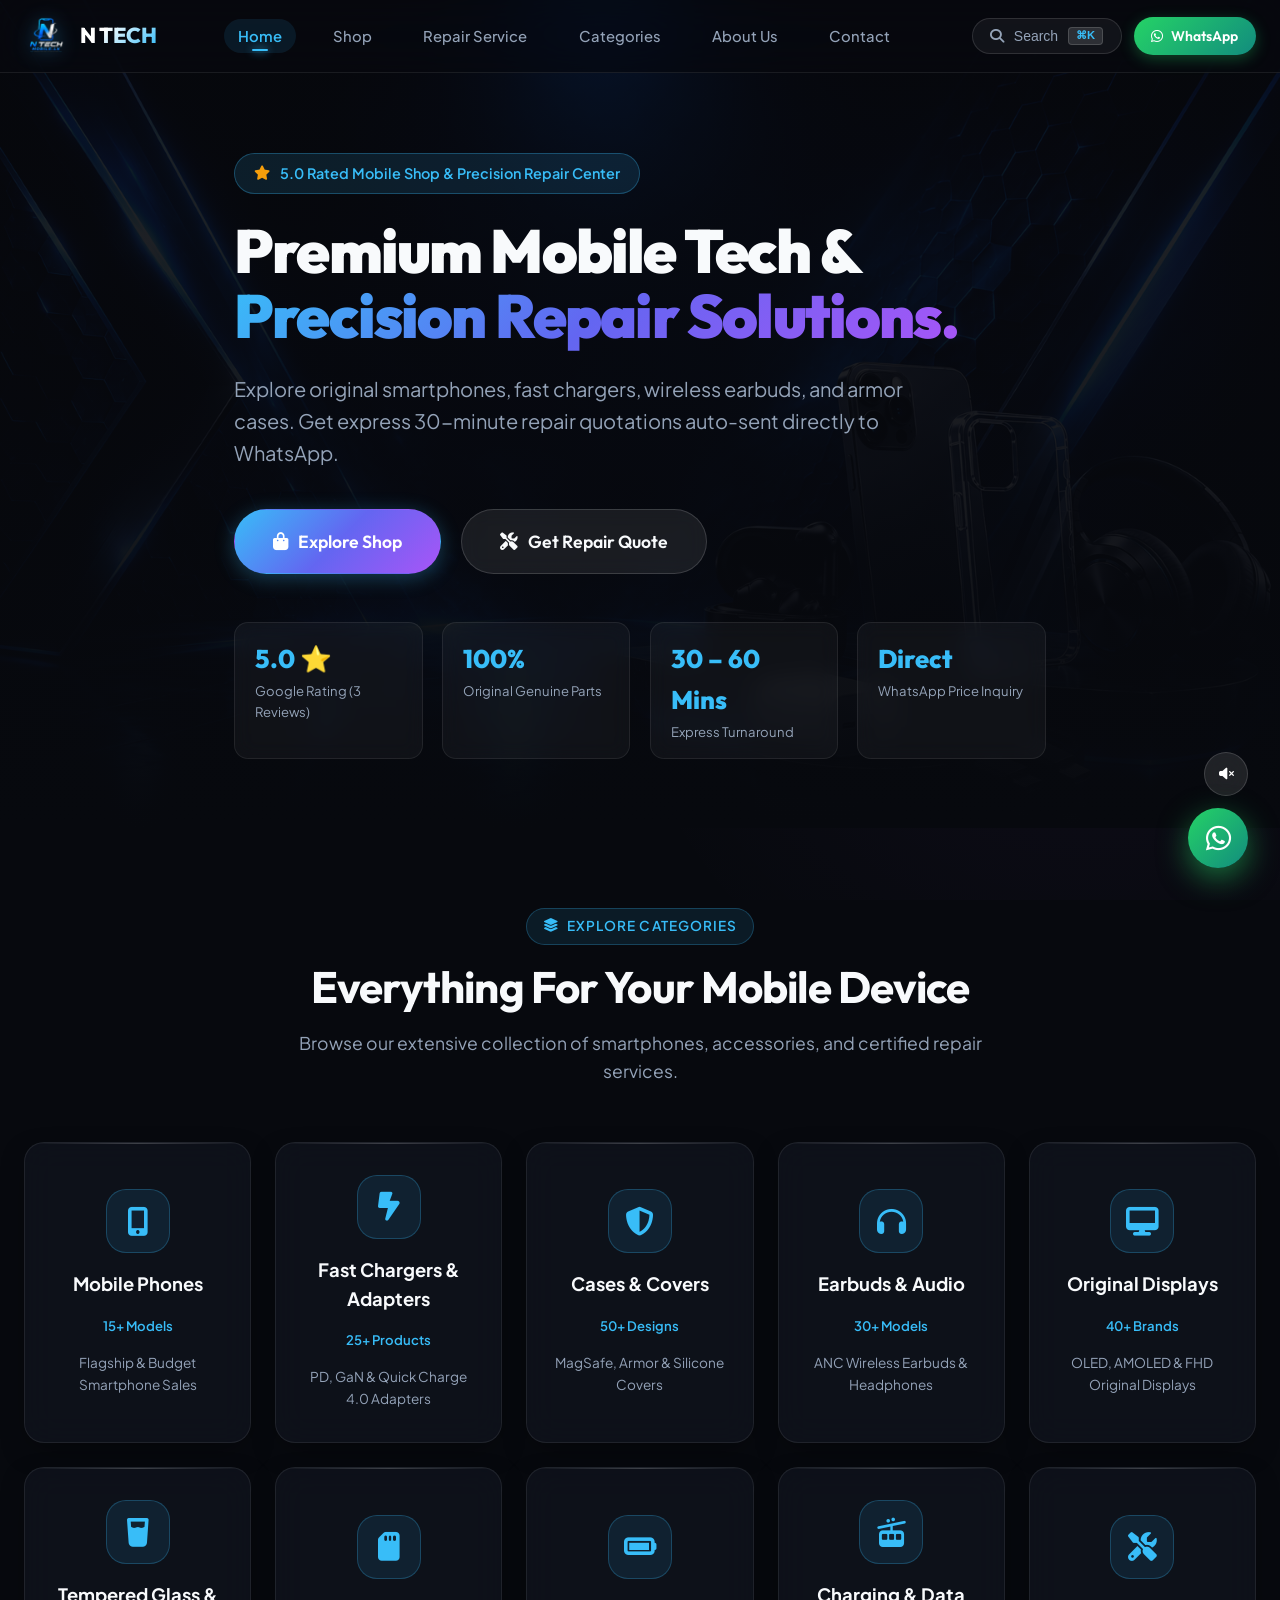
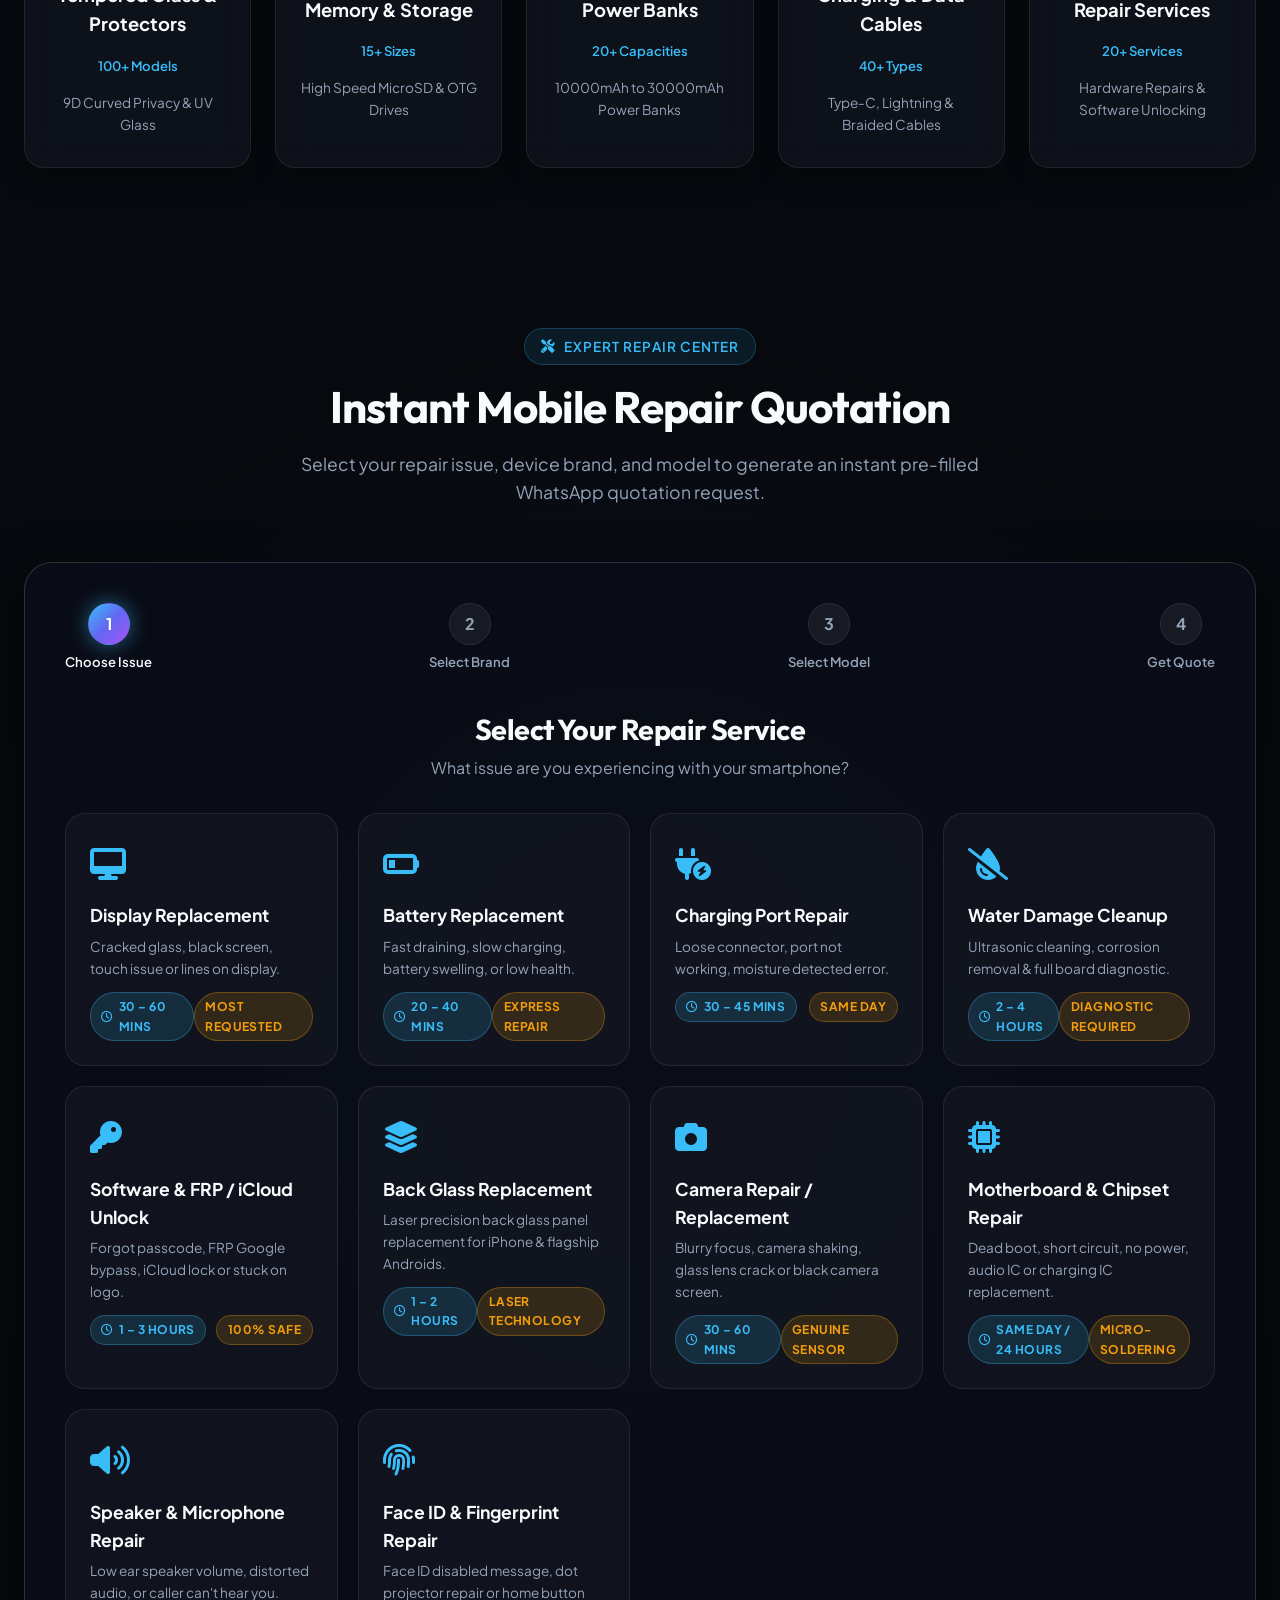
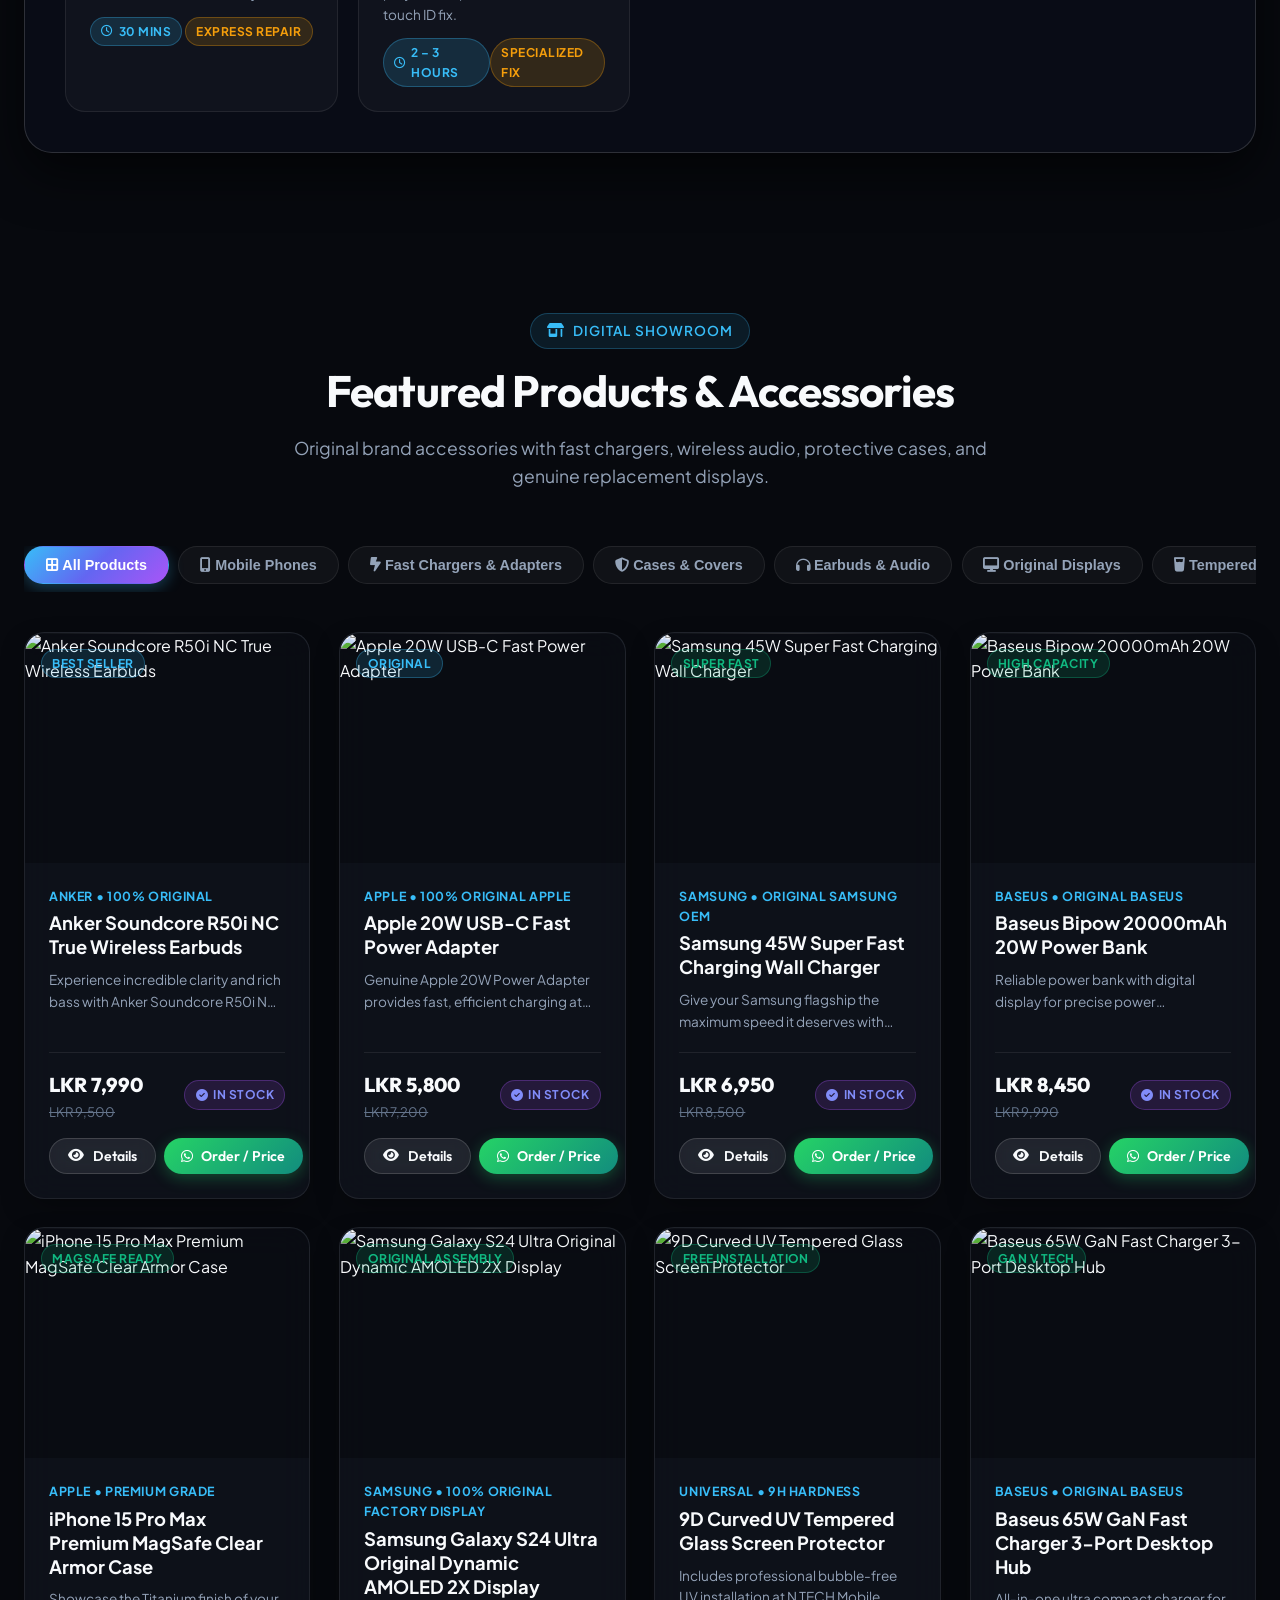
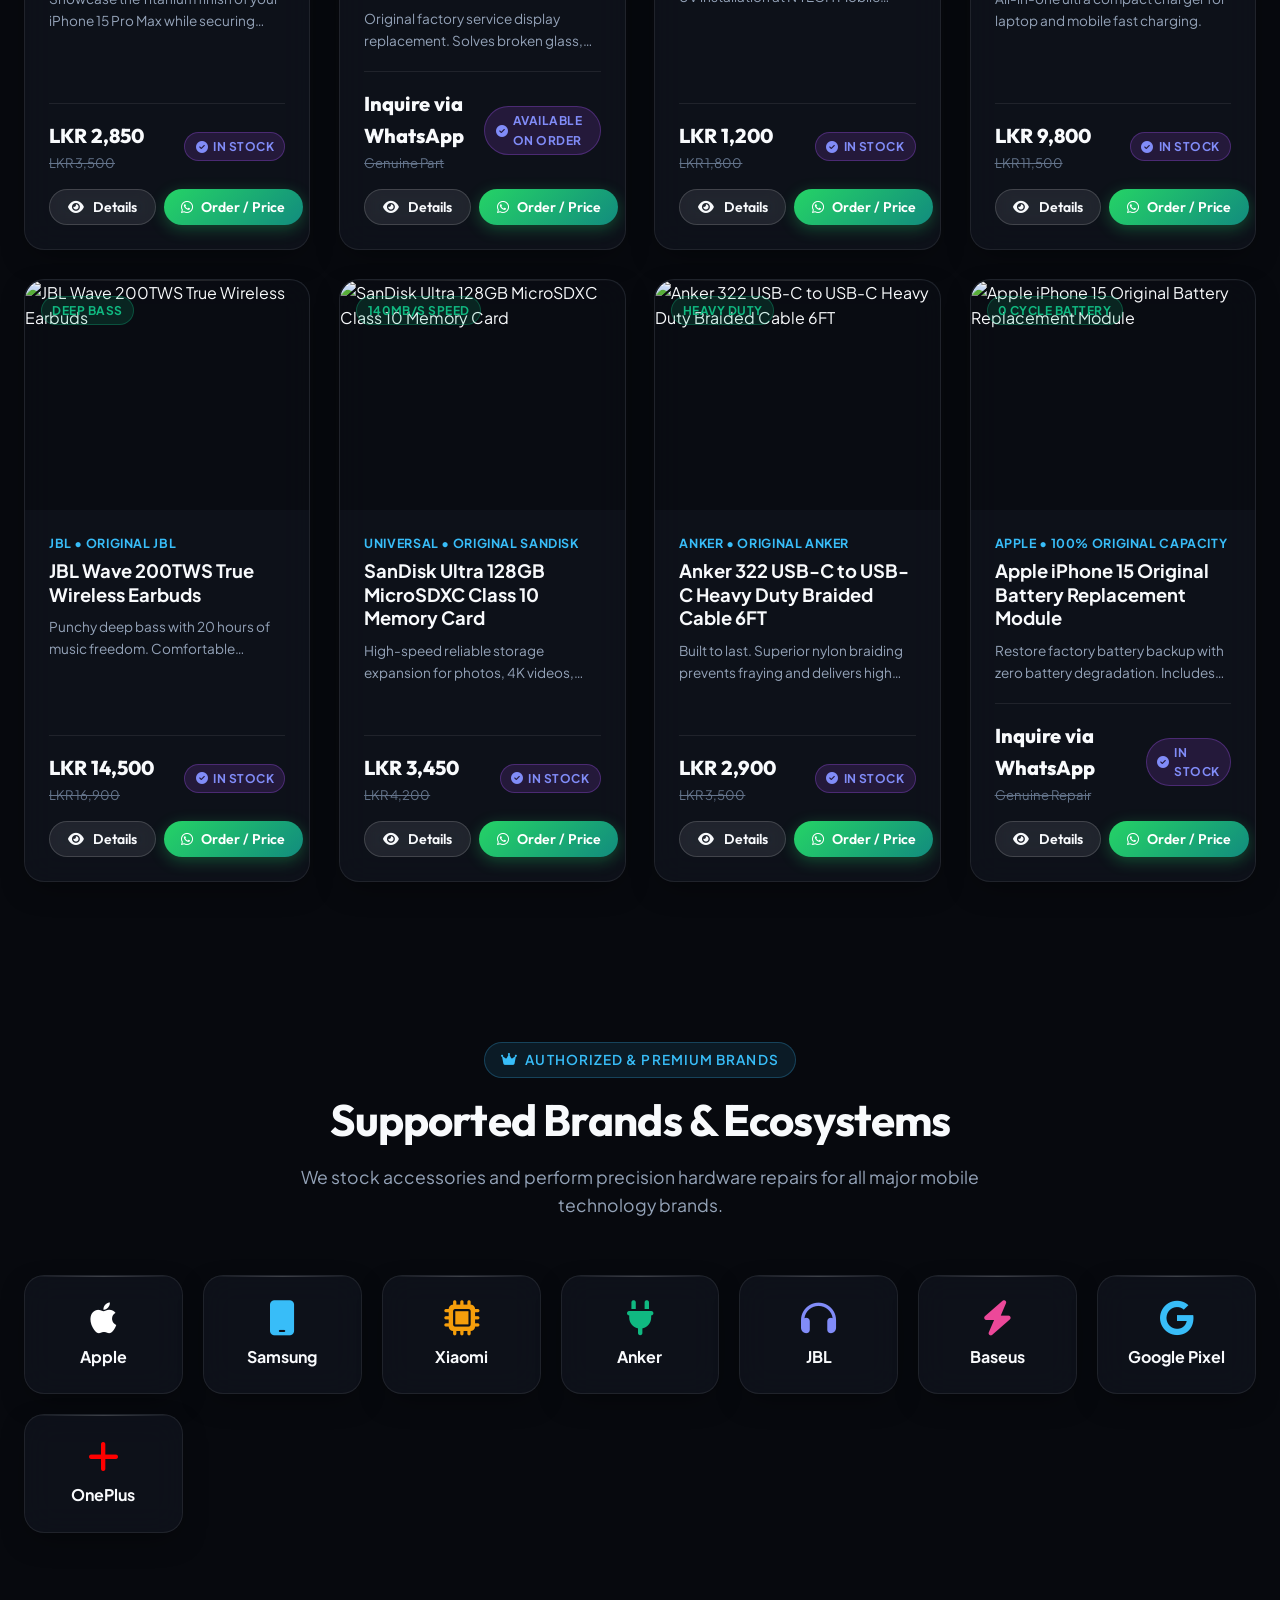
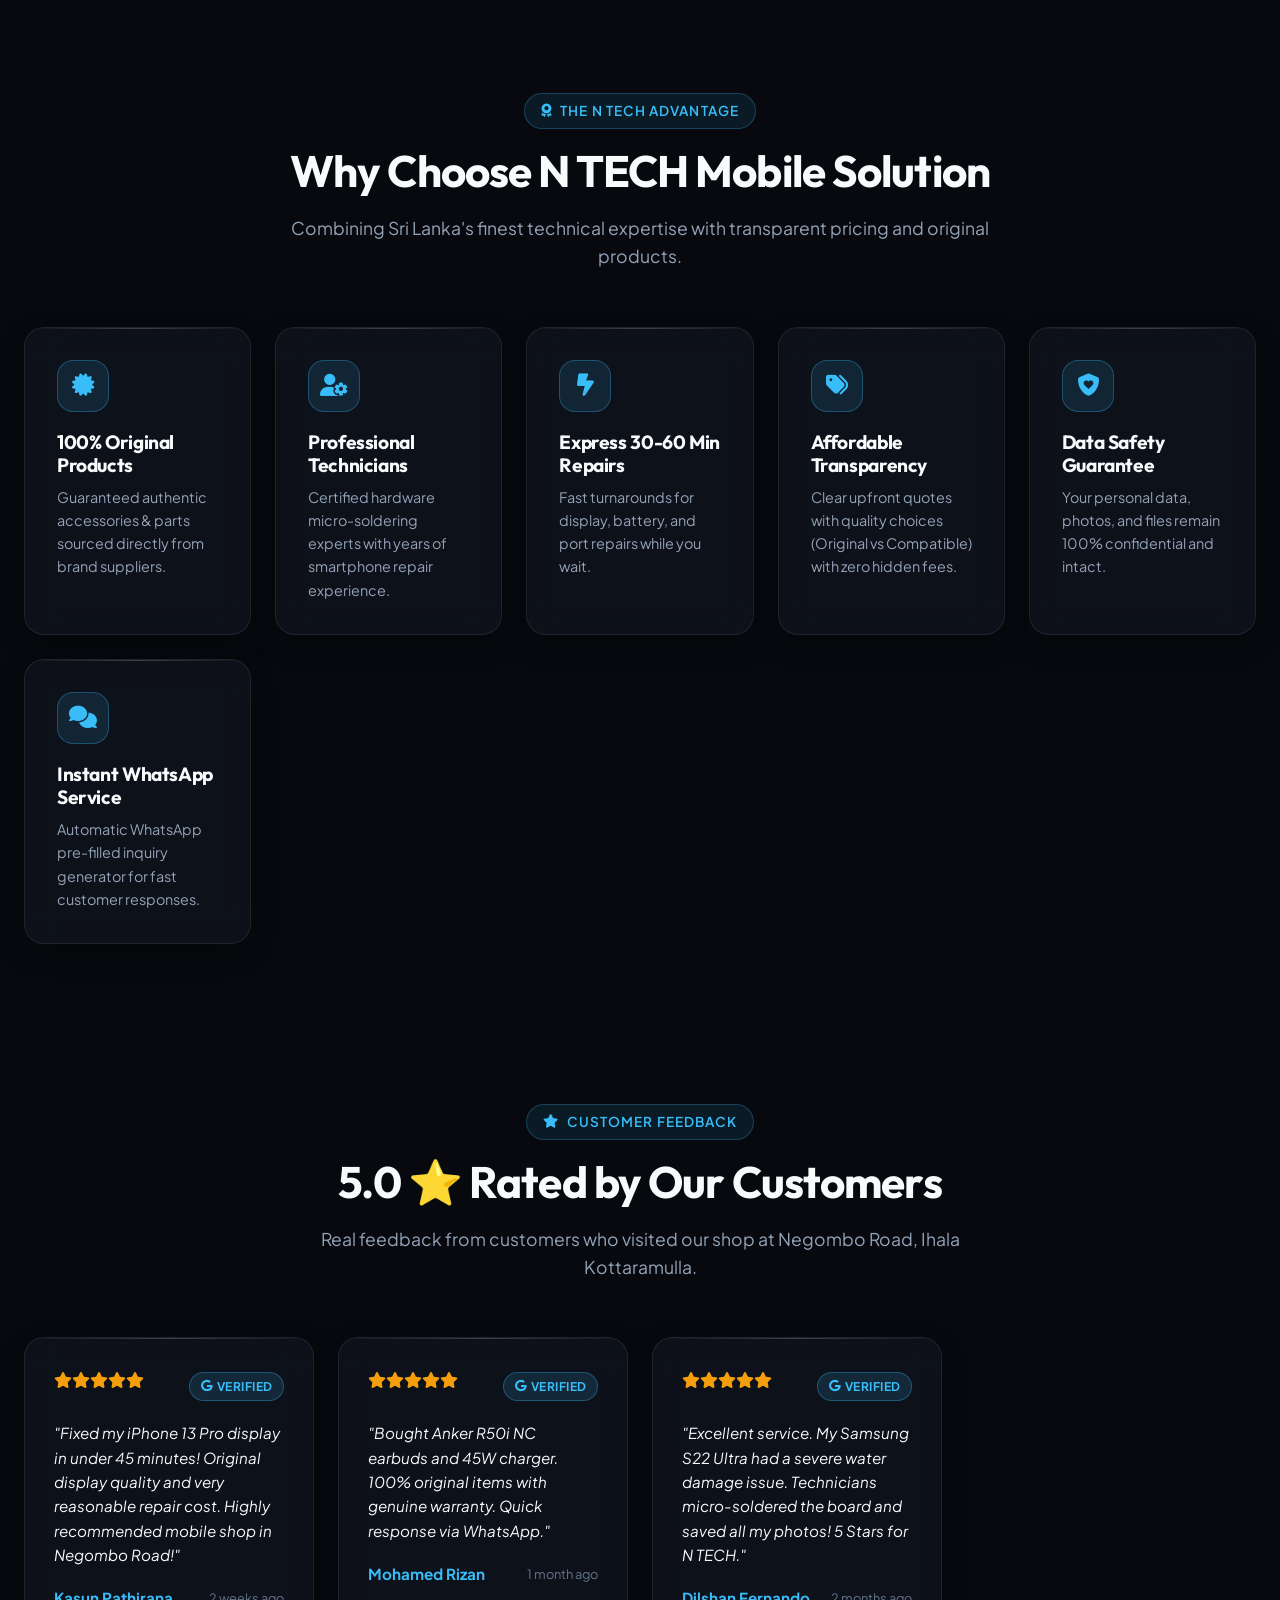
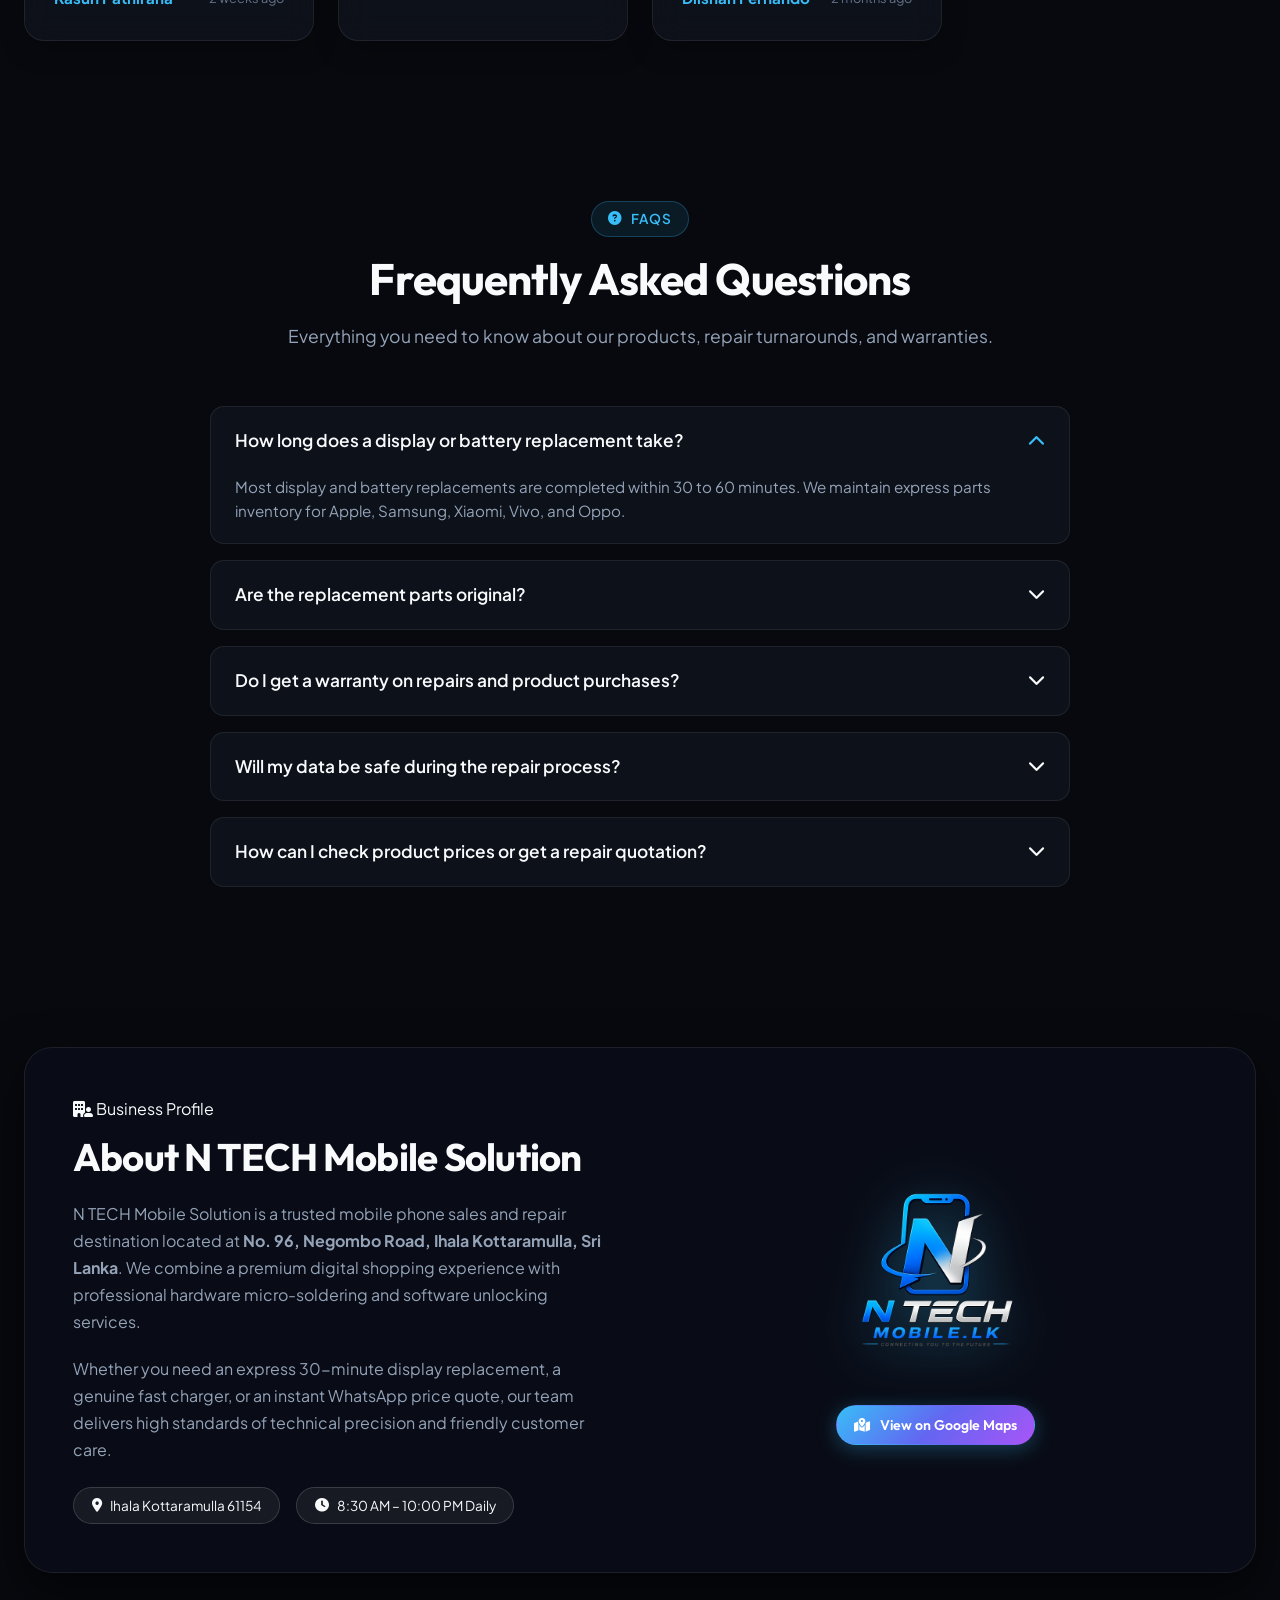
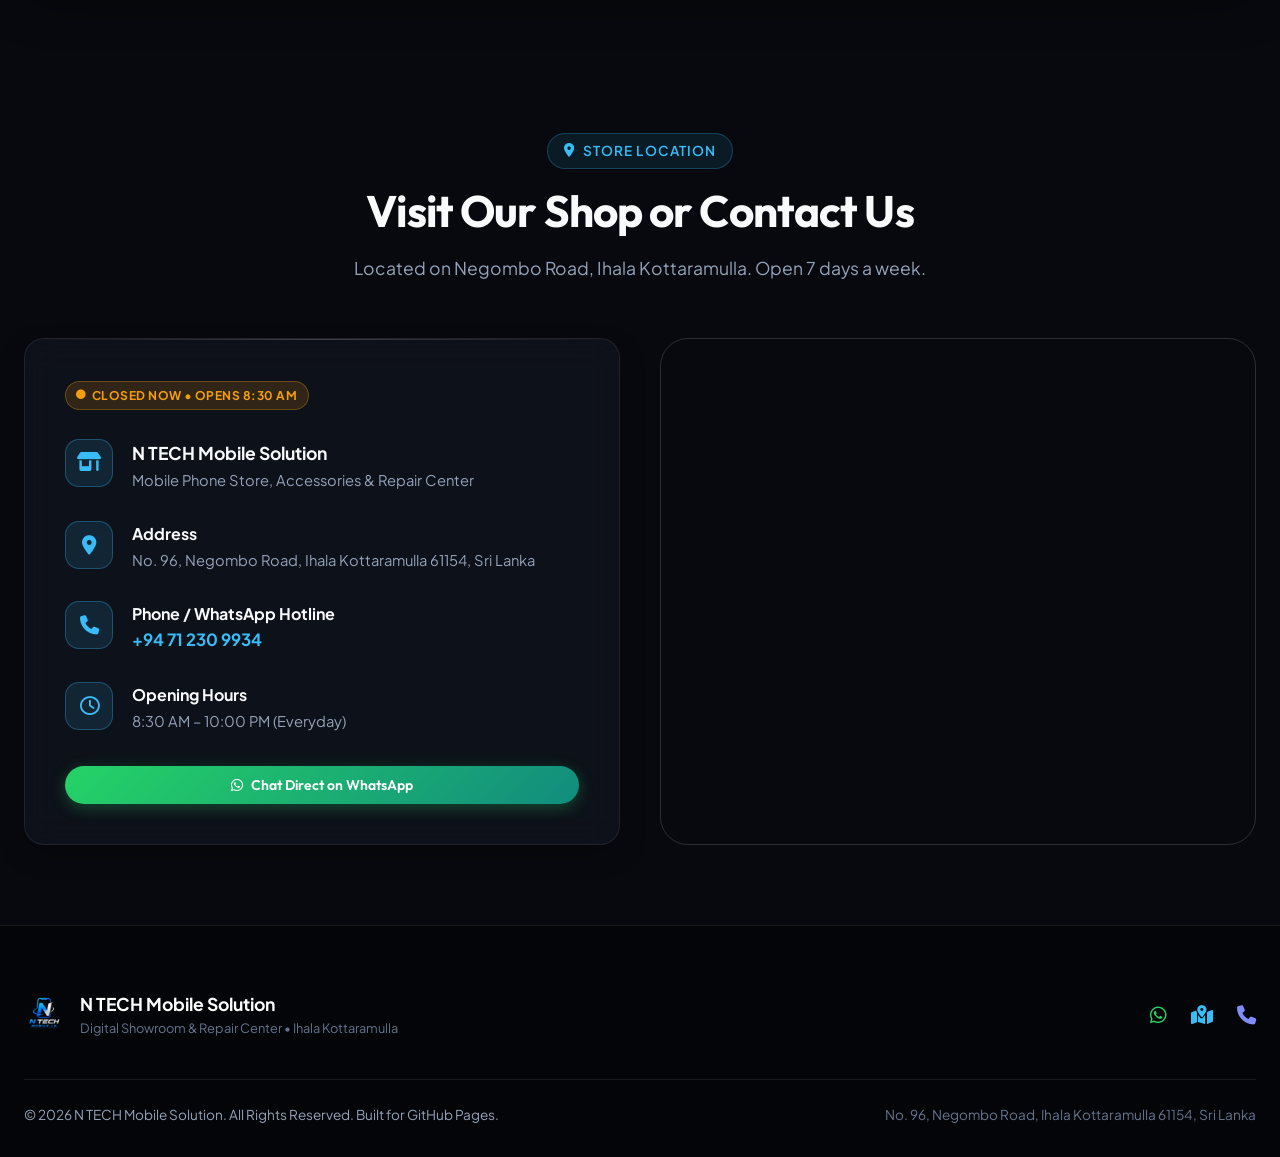
==== index.html @ 5a23c8ec "Optimize logo images with lightweight favicon_io assets and add browser favicons" ====
<!DOCTYPE html>
<html lang="en">
<head>
    <meta charset="UTF-8">
    <meta name="viewport" content="width=device-width, initial-scale=1.0, maximum-scale=1.0, user-scalable=no, shrink-to-fit=no, viewport-fit=cover">
    <title>N TECH Mobile Solution | Premium Digital Showroom & Precision Mobile Repairs</title>
    <meta name="description" content="N TECH Mobile Solution in Ihala Kottaramulla, Sri Lanka. Premium smartphones, genuine accessories, chargers, earbuds, displays, and express 30-minute mobile repair services. Inquire via WhatsApp.">
    <meta name="keywords" content="N TECH Mobile Solution, Mobile Repair Sri Lanka, Kottaramulla Mobile Shop, iPhone Display Repair, Samsung Battery Replacement, Anker Earbuds, Phone Accessories Negombo Road">

    <!-- Favicon & App Icons -->
    <link rel="apple-touch-icon" sizes="180x180" href="./logo/favicon_io/apple-touch-icon.png">
    <link rel="icon" type="image/png" sizes="32x32" href="./logo/favicon_io/favicon-32x32.png">
    <link rel="icon" type="image/png" sizes="16x16" href="./logo/favicon_io/favicon-16x16.png">
    <link rel="shortcut icon" href="./logo/favicon_io/favicon.ico">
    <link rel="manifest" href="./logo/favicon_io/site.webmanifest">

    <!-- Google Fonts -->
    <link rel="preconnect" href="https://fonts.googleapis.com">
    <link rel="preconnect" href="https://fonts.gstatic.com" crossorigin>
    <link href="https://fonts.googleapis.com/css2?family=Outfit:wght@400;500;600;700;800;900&family=Plus+Jakarta+Sans:wght@400;500;600;700;800&display=swap" rel="stylesheet">

    <!-- Font Awesome 6.5.1 Icons -->
    <link rel="stylesheet" href="https://cdnjs.cloudflare.com/ajax/libs/font-awesome/6.5.1/css/all.min.css">

    <!-- Master Stylesheets -->
    <link rel="stylesheet" href="css/main.css">
    <link rel="stylesheet" href="css/glassmorphism.css">
    <link rel="stylesheet" href="css/components.css">
</head>
<body>

    <!-- SITE HEADER / STICKY NAVBAR -->
    <header class="site-header">
        <div class="container">
            <nav class="navbar">
                <a href="#" class="brand-logo">
                    <img src="./logo/favicon_io/apple-touch-icon.png" alt="N TECH Logo" onerror="this.onerror=null; this.src='./logo/favicon_io/android-chrome-192x192.png';">
                    <span class="brand-name">N TECH</span>
                </a>

                <ul class="nav-menu">
                    <li><a href="#" class="nav-link active">Home</a></li>
                    <li><a href="#shop" class="nav-link">Shop</a></li>
                    <li><a href="#repair" class="nav-link">Repair Service</a></li>
                    <li><a href="#categories" class="nav-link">Categories</a></li>
                    <li><a href="#about" class="nav-link">About Us</a></li>
                    <li><a href="#contact" class="nav-link">Contact</a></li>
                </ul>

                <div class="nav-actions">
                    <button class="search-trigger-btn trigger-search-modal" aria-label="Search">
                        <i class="fa-solid fa-magnifying-glass"></i>
                        <span>Search</span>
                        <span class="search-kbd">⌘K</span>
                    </button>

                    <a href="https://wa.me/94712309934?text=Hi%20N%20TECH%20Mobile%20Solution,%20I%20have%20an%20inquiry." target="_blank" class="btn btn-whatsapp btn-sm">
                        <i class="fa-brands fa-whatsapp"></i>
                        <span>WhatsApp</span>
                    </a>

                    <button class="mobile-menu-toggle" id="mobileMenuToggleBtn" aria-label="Toggle Navigation Menu">
                        <i class="fa-solid fa-bars"></i>
                    </button>
                </div>
            </nav>
        </div>
    </header>

    <!-- HERO SECTION WITH AMBIENT VIDEO BACKDROP -->
    <section class="hero-section" id="home">
        <div class="hero-video-wrapper">
            <video class="hero-video" id="heroBgVideo" autoplay loop muted playsinline poster="./background_image/bg_ for_pc.png">
                <source src="./videos/logo_introduction.MP4" type="video/mp4">
            </video>
            <div class="hero-bg-image" style="background-image: url('./background_image/bg_ for_pc.png');"></div>
            <div class="hero-overlay"></div>
        </div>

        <button class="video-control-btn" id="videoToggleBtn" title="Toggle Sound">
            <i class="fa-solid fa-volume-xmark"></i>
        </button>

        <div class="container hero-content">
            <div class="hero-badge-pill animate-float">
                <i class="fa-solid fa-star" style="color: var(--accent-amber);"></i> 5.0 Rated Mobile Shop & Precision Repair Center
            </div>

            <h1 class="hero-title">
                Premium Mobile Tech & <br>
                <span class="text-gradient">Precision Repair Solutions.</span>
            </h1>

            <p class="hero-description">
                Explore original smartphones, fast chargers, wireless earbuds, and armor cases. Get express 30-minute repair quotations auto-sent directly to WhatsApp.
            </p>

            <div class="hero-btn-group">
                <a href="#shop" class="btn btn-primary btn-lg shimmer-effect">
                    <i class="fa-solid fa-bag-shopping"></i> Explore Shop
                </a>
                <a href="#repair" class="btn btn-secondary btn-lg">
                    <i class="fa-solid fa-screwdriver-wrench"></i> Get Repair Quote
                </a>
            </div>

            <div class="hero-stats-row">
                <div class="hero-stat-card">
                    <div class="hero-stat-number">5.0 ⭐</div>
                    <div class="hero-stat-label">Google Rating (3 Reviews)</div>
                </div>
                <div class="hero-stat-card">
                    <div class="hero-stat-number">100%</div>
                    <div class="hero-stat-label">Original Genuine Parts</div>
                </div>
                <div class="hero-stat-card">
                    <div class="hero-stat-number">30 – 60 Mins</div>
                    <div class="hero-stat-label">Express Turnaround</div>
                </div>
                <div class="hero-stat-card">
                    <div class="hero-stat-number">Direct</div>
                    <div class="hero-stat-label">WhatsApp Price Inquiry</div>
                </div>
            </div>
        </div>
    </section>

    <!-- SMART UNIVERSAL SEARCH MODAL -->
    <div class="search-modal-backdrop" id="searchModal">
        <div class="search-modal-box">
            <div class="search-input-wrapper">
                <i class="fa-solid fa-magnifying-glass"></i>
                <input type="text" class="search-input-field" id="universalSearchInput" placeholder="Search products, repairs, iPhone, Samsung, chargers, displays...">
                <button class="search-close-btn" id="searchModalClose"><i class="fa-solid fa-xmark"></i></button>
            </div>
            <div class="search-results-container" id="searchResultsList">
                <!-- Search suggestions populated dynamically -->
            </div>
        </div>
    </div>

    <!-- CATEGORIES GRID SECTION -->
    <section class="section-padding" id="categories">
        <div class="container">
            <div class="section-header">
                <span class="tag"><i class="fa-solid fa-layer-group"></i> Explore Categories</span>
                <h2>Everything For Your Mobile Device</h2>
                <p>Browse our extensive collection of smartphones, accessories, and certified repair services.</p>
            </div>

            <div class="category-grid" id="categoriesHomeGrid">
                <!-- Category cards populated by JS -->
            </div>
        </div>
    </section>

    <!-- REPAIR SERVICE & STEP-BY-STEP QUOTATION WIZARD -->
    <section class="section-padding repair-section-wrapper" id="repair">
        <div class="container">
            <div class="section-header">
                <span class="tag"><i class="fa-solid fa-screwdriver-wrench"></i> Expert Repair Center</span>
                <h2>Instant Mobile Repair Quotation</h2>
                <p>Select your repair issue, device brand, and model to generate an instant pre-filled WhatsApp quotation request.</p>
            </div>

            <div class="wizard-container" id="repairWizardBody">
                <!-- Multi-step Wizard content rendered dynamically -->
            </div>
        </div>
    </section>

    <!-- PRODUCT SHOWROOM SECTION -->
    <section class="section-padding" id="shop">
        <div class="container">
            <div class="section-header">
                <span class="tag"><i class="fa-solid fa-shop"></i> Digital Showroom</span>
                <h2>Featured Products & Accessories</h2>
                <p>Original brand accessories with fast chargers, wireless audio, protective cases, and genuine replacement displays.</p>
            </div>

            <div class="shop-filters-bar">
                <div class="category-tabs" id="categoryTabsBar">
                    <!-- Dynamic category tabs rendered by JS -->
                </div>
            </div>

            <div class="product-grid" id="productsGridContainer">
                <!-- Product cards rendered dynamically -->
            </div>
        </div>
    </section>

    <!-- PRODUCT DETAIL MODAL -->
    <div class="modal-backdrop" id="productModal">
        <div class="modal-content-box" id="productModalContent">
            <!-- Modal Content rendered dynamically -->
        </div>
    </div>

    <!-- BRAND SHOWCASE SECTION -->
    <section class="section-padding">
        <div class="container">
            <div class="section-header">
                <span class="tag"><i class="fa-solid fa-crown"></i> Authorized & Premium Brands</span>
                <h2>Supported Brands & Ecosystems</h2>
                <p>We stock accessories and perform precision hardware repairs for all major mobile technology brands.</p>
            </div>

            <div style="display: grid; grid-template-columns: repeat(auto-fill, minmax(140px, 1fr)); gap: 1.25rem; text-align: center;">
                <div class="glass-card" style="padding: 1.5rem;"><i class="fa-brands fa-apple" style="font-size: 2.2rem; color: #fff; margin-bottom: 0.5rem;"></i><div style="font-weight: 700;">Apple</div></div>
                <div class="glass-card" style="padding: 1.5rem;"><i class="fa-solid fa-mobile" style="font-size: 2.2rem; color: var(--accent-cyan); margin-bottom: 0.5rem;"></i><div style="font-weight: 700;">Samsung</div></div>
                <div class="glass-card" style="padding: 1.5rem;"><i class="fa-solid fa-microchip" style="font-size: 2.2rem; color: var(--accent-amber); margin-bottom: 0.5rem;"></i><div style="font-weight: 700;">Xiaomi</div></div>
                <div class="glass-card" style="padding: 1.5rem;"><i class="fa-solid fa-plug" style="font-size: 2.2rem; color: var(--accent-emerald); margin-bottom: 0.5rem;"></i><div style="font-weight: 700;">Anker</div></div>
                <div class="glass-card" style="padding: 1.5rem;"><i class="fa-solid fa-headphones" style="font-size: 2.2rem; color: var(--accent-purple); margin-bottom: 0.5rem;"></i><div style="font-weight: 700;">JBL</div></div>
                <div class="glass-card" style="padding: 1.5rem;"><i class="fa-solid fa-bolt" style="font-size: 2.2rem; color: var(--accent-pink); margin-bottom: 0.5rem;"></i><div style="font-weight: 700;">Baseus</div></div>
                <div class="glass-card" style="padding: 1.5rem;"><i class="fa-brands fa-google" style="font-size: 2.2rem; color: var(--accent-cyan); margin-bottom: 0.5rem;"></i><div style="font-weight: 700;">Google Pixel</div></div>
                <div class="glass-card" style="padding: 1.5rem;"><i class="fa-solid fa-plus" style="font-size: 2.2rem; color: #ff0000; margin-bottom: 0.5rem;"></i><div style="font-weight: 700;">OnePlus</div></div>
            </div>
        </div>
    </section>

    <!-- WHY CHOOSE US SECTION -->
    <section class="section-padding">
        <div class="container">
            <div class="section-header">
                <span class="tag"><i class="fa-solid fa-award"></i> The N TECH Advantage</span>
                <h2>Why Choose N TECH Mobile Solution</h2>
                <p>Combining Sri Lanka's finest technical expertise with transparent pricing and original products.</p>
            </div>

            <div class="category-grid" id="whyChooseUsGrid">
                <!-- Rendered dynamically -->
            </div>
        </div>
    </section>

    <!-- CUSTOMER REVIEWS SECTION -->
    <section class="section-padding" id="reviews">
        <div class="container">
            <div class="section-header">
                <span class="tag"><i class="fa-solid fa-star"></i> Customer Feedback</span>
                <h2>5.0 ⭐ Rated by Our Customers</h2>
                <p>Real feedback from customers who visited our shop at Negombo Road, Ihala Kottaramulla.</p>
            </div>

            <div class="reviews-grid" id="customerReviewsGrid">
                <!-- Reviews rendered dynamically -->
            </div>
        </div>
    </section>

    <!-- FAQ SECTION -->
    <section class="section-padding" id="faq">
        <div class="container">
            <div class="section-header">
                <span class="tag"><i class="fa-solid fa-circle-question"></i> FAQs</span>
                <h2>Frequently Asked Questions</h2>
                <p>Everything you need to know about our products, repair turnarounds, and warranties.</p>
            </div>

            <div class="faq-accordion" id="faqAccordionContainer">
                <!-- FAQs rendered dynamically -->
            </div>
        </div>
    </section>

    <!-- ABOUT SECTION -->
    <section class="section-padding" id="about">
        <div class="container">
            <div class="glass-container" style="padding: 3rem;">
                <div style="display: grid; grid-template-columns: 1fr 1fr; gap: 3rem; align-items: center;" class="contact-wrapper">
                    <div>
                        <span class="tag"><i class="fa-solid fa-building-user"></i> Business Profile</span>
                        <h2 style="font-size: 2.4rem; margin-top: 0.8rem; margin-bottom: 1.2rem;">About N TECH Mobile Solution</h2>
                        <p style="color: var(--text-muted); line-height: 1.7; margin-bottom: 1.2rem;">
                            N TECH Mobile Solution is a trusted mobile phone sales and repair destination located at <strong>No. 96, Negombo Road, Ihala Kottaramulla, Sri Lanka</strong>. We combine a premium digital shopping experience with professional hardware micro-soldering and software unlocking services.
                        </p>
                        <p style="color: var(--text-muted); line-height: 1.7; margin-bottom: 1.5rem;">
                            Whether you need an express 30-minute display replacement, a genuine fast charger, or an instant WhatsApp price quote, our team delivers high standards of technical precision and friendly customer care.
                        </p>

                        <div style="display: flex; gap: 1rem; flex-wrap: wrap;">
                            <div class="glass-pill"><i class="fa-solid fa-location-dot"></i> Ihala Kottaramulla 61154</div>
                            <div class="glass-pill"><i class="fa-solid fa-clock"></i> 8:30 AM – 10:00 PM Daily</div>
                        </div>
                    </div>
                    <div style="text-align: center;">
                        <img src="./logo/favicon_io/android-chrome-512x512.png" alt="N TECH Mobile Solution Shop Logo" style="max-width: 200px; width: 100%; filter: drop-shadow(0 10px 30px rgba(56, 189, 248, 0.4)); margin-bottom: 1.5rem;" onerror="this.onerror=null; this.src='./logo/favicon_io/android-chrome-192x192.png';">
                        <div style="display: flex; justify-content: center; gap: 1rem;">
                            <a href="https://maps.app.goo.gl/EK1Euto6gXmWAENE9" target="_blank" class="btn btn-primary btn-sm">
                                <i class="fa-solid fa-map-location-dot"></i> View on Google Maps
                            </a>
                        </div>
                    </div>
                </div>
            </div>
        </div>
    </section>

    <!-- CONTACT & LOCATION SECTION -->
    <section class="section-padding" id="contact">
        <div class="container">
            <div class="section-header">
                <span class="tag"><i class="fa-solid fa-location-dot"></i> Store Location</span>
                <h2>Visit Our Shop or Contact Us</h2>
                <p>Located on Negombo Road, Ihala Kottaramulla. Open 7 days a week.</p>
            </div>

            <div class="contact-wrapper">
                <div class="glass-card contact-info-card">
                    <div id="liveHoursBadge" style="margin-bottom: 1.8rem;">
                        <!-- Live opening hours badge -->
                    </div>

                    <div class="contact-detail-item">
                        <div class="contact-detail-icon"><i class="fa-solid fa-shop"></i></div>
                        <div>
                            <strong style="display: block; font-size: 1.1rem;">N TECH Mobile Solution</strong>
                            <span style="color: var(--text-muted); font-size: 0.92rem;">Mobile Phone Store, Accessories & Repair Center</span>
                        </div>
                    </div>

                    <div class="contact-detail-item">
                        <div class="contact-detail-icon"><i class="fa-solid fa-location-dot"></i></div>
                        <div>
                            <strong style="display: block; font-size: 1rem;">Address</strong>
                            <span style="color: var(--text-muted); font-size: 0.92rem;">No. 96, Negombo Road, Ihala Kottaramulla 61154, Sri Lanka</span>
                        </div>
                    </div>

                    <div class="contact-detail-item">
                        <div class="contact-detail-icon"><i class="fa-solid fa-phone"></i></div>
                        <div>
                            <strong style="display: block; font-size: 1rem;">Phone / WhatsApp Hotline</strong>
                            <a href="https://wa.me/94712309934" target="_blank" style="color: var(--accent-cyan); font-size: 1.05rem; font-weight: 700; text-decoration: none;">
                                +94 71 230 9934
                            </a>
                        </div>
                    </div>

                    <div class="contact-detail-item">
                        <div class="contact-detail-icon"><i class="fa-regular fa-clock"></i></div>
                        <div>
                            <strong style="display: block; font-size: 1rem;">Opening Hours</strong>
                            <span style="color: var(--text-muted); font-size: 0.92rem;">8:30 AM – 10:00 PM (Everyday)</span>
                        </div>
                    </div>

                    <div style="margin-top: 2rem;">
                        <a href="https://wa.me/94712309934?text=Hi%20N%20TECH%20Mobile%20Solution,%20I%20would%20like%20to%20visit%20your%20shop." target="_blank" class="btn btn-whatsapp btn-lg shimmer-effect" style="width: 100%;">
                            <i class="fa-brands fa-whatsapp"></i> Chat Direct on WhatsApp
                        </a>
                    </div>
                </div>

                <div class="map-container">
                    <iframe 
                        src="https://www.google.com/maps/embed?pb=!1m18!1m12!1m3!1d3957.5!2d79.88!3d7.35!2m3!1f0!2f0!3f0!3m2!1i1024!2i768!4f13.1!3m3!1m2!1s0x0%3A0x0!2zN8KwMjEnMDAuMCJOIDc5wrA1Mic0OC4wIkU!5e0!3m2!1sen!2slk!4v1600000000000!5m2!1sen!2slk" 
                        width="100%" 
                        height="100%" 
                        style="border:0; min-height: 380px; filter: drop-shadow(0 0 10px rgba(0,0,0,0.5));" 
                        allowfullscreen="" 
                        loading="lazy" 
                        referrerpolicy="no-referrer-when-downgrade">
                    </iframe>
                </div>
            </div>
        </div>
    </section>

    <!-- MOBILE BOTTOM NAVIGATION BAR -->
    <div class="mobile-bottom-bar">
        <a href="#home" class="mobile-bottom-item active">
            <i class="fa-solid fa-house"></i>
            <span>Home</span>
        </a>
        <a href="#shop" class="mobile-bottom-item">
            <i class="fa-solid fa-bag-shopping"></i>
            <span>Shop</span>
        </a>
        <a href="#repair" class="mobile-bottom-item">
            <i class="fa-solid fa-screwdriver-wrench"></i>
            <span>Repair</span>
        </a>
        <a href="#" class="mobile-bottom-item trigger-search-modal">
            <i class="fa-solid fa-magnifying-glass"></i>
            <span>Search</span>
        </a>
        <a href="https://wa.me/94712309934" target="_blank" class="mobile-bottom-item">
            <i class="fa-brands fa-whatsapp" style="color: #25D366;"></i>
            <span>WhatsApp</span>
        </a>
    </div>

    <!-- FLOATING WHATSAPP CTA & BACK TO TOP BUTTON -->
    <a href="https://wa.me/94712309934?text=Hi%20N%20TECH%20Mobile%20Solution,%20I%20have%20an%20inquiry." target="_blank" class="floating-whatsapp-btn" title="Chat on WhatsApp">
        <i class="fa-brands fa-whatsapp"></i>
    </a>

    <button id="backToTopBtn" style="position: fixed; bottom: 2rem; left: 2rem; z-index: 1000; width: 44px; height: 44px; border-radius: 50%; background: rgba(255,255,255,0.1); border: 1px solid var(--border-glass-light); color: #fff; display: none; align-items: center; justify-content: center; cursor: pointer;" title="Back to Top">
        <i class="fa-solid fa-arrow-up"></i>
    </button>

    <!-- FOOTER -->
    <footer class="site-footer">
        <div class="container">
            <div style="display: flex; flex-wrap: wrap; justify-content: space-between; align-items: center; gap: 2rem; padding-bottom: 2.5rem; border-bottom: 1px solid var(--border-glass);">
                <div style="display: flex; align-items: center; gap: 1rem;">
                    <img src="./logo/favicon_io/android-chrome-192x192.png" alt="N TECH Logo" style="height: 40px;" onerror="this.onerror=null; this.src='./logo/favicon_io/apple-touch-icon.png';">
                    <div>
                        <strong style="color: #fff; font-size: 1.1rem;">N TECH Mobile Solution</strong>
                        <div style="font-size: 0.8rem; color: var(--text-dim);">Digital Showroom & Repair Center • Ihala Kottaramulla</div>
                    </div>
                </div>

                <div style="display: flex; gap: 1.5rem; font-size: 1.2rem;">
                    <a href="https://wa.me/94712309934" target="_blank" style="color: #25D366;"><i class="fa-brands fa-whatsapp"></i></a>
                    <a href="https://maps.app.goo.gl/EK1Euto6gXmWAENE9" target="_blank" style="color: var(--accent-cyan);"><i class="fa-solid fa-map-location-dot"></i></a>
                    <a href="tel:+94712309934" style="color: var(--accent-purple);"><i class="fa-solid fa-phone"></i></a>
                </div>
            </div>

            <div style="display: flex; flex-wrap: wrap; justify-content: space-between; align-items: center; padding-top: 1.5rem; font-size: 0.85rem;">
                <div>
                    © 2026 N TECH Mobile Solution. All Rights Reserved. Built for GitHub Pages.
                </div>
                <div style="color: var(--text-dim);">
                    No. 96, Negombo Road, Ihala Kottaramulla 61154, Sri Lanka
                </div>
            </div>
        </div>
    </footer>

    <!-- JavaScript Core Modules -->
    <script src="js/data.js"></script>
    <script src="js/search.js"></script>
    <script src="js/repair-wizard.js"></script>
    <script src="js/shop.js"></script>
    <script src="js/main.js"></script>
</body>
</html>
---- css/main.css ----
/* N TECH Mobile Solution - Master Theme Stylesheet */
@import url('https://fonts.googleapis.com/css2?family=Plus+Jakarta+Sans:ital,wght@0,300;0,400;0,500;0,600;0,700;0,800;1,400&family=Outfit:wght@400;500;600;700;800;900&display=swap');

:root {
    /* Theme Palette - Luxury Apple Dark Mode */
    --bg-dark: #07090e;
    --bg-card: rgba(18, 22, 33, 0.65);
    --bg-card-hover: rgba(28, 34, 52, 0.85);
    --bg-glass: rgba(15, 20, 32, 0.7);
    --bg-glass-heavy: rgba(10, 14, 23, 0.92);
    
    /* Primary Gradients & Accents */
    --accent-blue: #0071e3;
    --accent-cyan: #38bdf8;
    --accent-purple: #818cf8;
    --accent-emerald: #10b981;
    --accent-amber: #f59e0b;
    --accent-pink: #ec4899;
    
    --gradient-primary: linear-gradient(135deg, #38bdf8 0%, #6366f1 50%, #a855f7 100%);
    --gradient-glow: linear-gradient(135deg, rgba(56, 189, 248, 0.3), rgba(99, 102, 241, 0.3));
    --gradient-dark: linear-gradient(180deg, rgba(7, 9, 14, 0) 0%, #07090e 100%);
    
    /* Text Colors */
    --text-main: #f8fafc;
    --text-muted: #94a3b8;
    --text-dim: #64748b;
    
    /* Borders & Glows */
    --border-glass: rgba(255, 255, 255, 0.08);
    --border-glass-light: rgba(255, 255, 255, 0.15);
    --border-glow: rgba(56, 189, 248, 0.4);
    
    /* Shadow & Effects */
    --shadow-soft: 0 10px 30px -10px rgba(0, 0, 0, 0.5);
    --shadow-glass: 0 20px 50px rgba(0, 0, 0, 0.6);
    --shadow-glow: 0 0 30px rgba(56, 189, 248, 0.25);
    
    /* Typography */
    --font-heading: 'Outfit', -apple-system, BlinkMacSystemFont, sans-serif;
    --font-body: 'Plus Jakarta Sans', -apple-system, BlinkMacSystemFont, sans-serif;
    
    /* Spacing & Transitions */
    --radius-sm: 8px;
    --radius-md: 14px;
    --radius-lg: 20px;
    --radius-xl: 28px;
    --radius-full: 9999px;
    --transition-fast: all 0.2s cubic-bezier(0.4, 0, 0.2, 1);
    --transition-smooth: all 0.35s cubic-bezier(0.16, 1, 0.3, 1);
}

/* CSS Reset & Defaults */
*, *::before, *::after {
    box-sizing: border-box;
    margin: 0;
    padding: 0;
}

html {
    scroll-behavior: smooth;
    font-size: 16px;
    -webkit-tap-highlight-color: transparent;
    overflow-x: hidden;
    width: 100%;
    max-width: 100vw;
}

body {
    background-color: var(--bg-dark);
    color: var(--text-main);
    font-family: var(--font-body);
    line-height: 1.6;
    overflow-x: hidden;
    width: 100%;
    max-width: 100vw;
    position: relative;
    min-height: 100vh;
    background-image: 
        radial-gradient(circle at 15% 15%, rgba(56, 189, 248, 0.05) 0%, transparent 40%),
        radial-gradient(circle at 85% 65%, rgba(168, 85, 247, 0.05) 0%, transparent 40%);
    background-attachment: fixed;
}

/* Typography Utilities */
h1, h2, h3, h4, h5, h6 {
    font-family: var(--font-heading);
    font-weight: 700;
    letter-spacing: -0.02em;
    line-height: 1.2;
    color: var(--text-main);
}

.text-gradient {
    background: var(--gradient-primary);
    -webkit-background-clip: text;
    -webkit-text-fill-color: transparent;
    background-clip: text;
}

.text-muted { color: var(--text-muted); }
.text-dim { color: var(--text-dim); }

/* Layout Containers */
.container {
    width: 100%;
    max-width: 1280px;
    margin: 0 auto;
    padding: 0 1.5rem;
}

@media (max-width: 640px) {
    .container {
        padding: 0 1rem;
    }
}

.section-padding {
    padding: 5rem 0;
}

@media (max-width: 768px) {
    .section-padding {
        padding: 3.5rem 0;
    }
}

/* Section Header styling */
.section-header {
    text-align: center;
    max-width: 720px;
    margin: 0 auto 3.5rem auto;
}

.section-header .tag {
    display: inline-flex;
    align-items: center;
    gap: 0.5rem;
    padding: 0.4rem 1rem;
    border-radius: var(--radius-full);
    background: rgba(56, 189, 248, 0.1);
    border: 1px solid rgba(56, 189, 248, 0.25);
    color: var(--accent-cyan);
    font-size: 0.85rem;
    font-weight: 600;
    text-transform: uppercase;
    letter-spacing: 0.08em;
    margin-bottom: 1rem;
}

.section-header h2 {
    font-size: 2.75rem;
    margin-bottom: 1rem;
}

.section-header p {
    font-size: 1.1rem;
    color: var(--text-muted);
}

@media (max-width: 768px) {
    .section-header h2 {
        font-size: 2rem;
    }
    .section-header p {
        font-size: 0.98rem;
    }
}

/* Base Buttons */
.btn {
    display: inline-flex;
    align-items: center;
    justify-content: center;
    gap: 0.6rem;
    padding: 0.85rem 1.8rem;
    font-family: var(--font-heading);
    font-size: 1rem;
    font-weight: 600;
    border-radius: var(--radius-full);
    cursor: pointer;
    transition: var(--transition-fast);
    text-decoration: none;
    border: 1px solid transparent;
    outline: none;
    white-space: nowrap;
}

.btn-primary {
    background: var(--gradient-primary);
    color: #ffffff;
    box-shadow: 0 4px 20px rgba(56, 189, 248, 0.3);
}

.btn-primary:hover {
    transform: translateY(-2px);
    box-shadow: 0 8px 30px rgba(56, 189, 248, 0.5);
    filter: brightness(1.1);
}

.btn-secondary {
    background: rgba(255, 255, 255, 0.08);
    backdrop-filter: blur(10px);
    -webkit-backdrop-filter: blur(10px);
    border: 1px solid var(--border-glass-light);
    color: var(--text-main);
}

.btn-secondary:hover {
    background: rgba(255, 255, 255, 0.16);
    border-color: rgba(255, 255, 255, 0.3);
    transform: translateY(-2px);
}

.btn-whatsapp {
    background: linear-gradient(135deg, #25D366 0%, #128C7E 100%);
    color: #ffffff;
    box-shadow: 0 4px 20px rgba(37, 211, 102, 0.3);
}

.btn-whatsapp:hover {
    transform: translateY(-2px);
    box-shadow: 0 8px 30px rgba(37, 211, 102, 0.5);
}

.btn-sm {
    padding: 0.5rem 1.1rem;
    font-size: 0.88rem;
}

.btn-lg {
    padding: 1.1rem 2.4rem;
    font-size: 1.1rem;
}

/* Custom Scrollbar */
::-webkit-scrollbar {
    width: 8px;
}
::-webkit-scrollbar-track {
    background: var(--bg-dark);
}
::-webkit-scrollbar-thumb {
    background: rgba(255, 255, 255, 0.15);
    border-radius: var(--radius-full);
}
::-webkit-scrollbar-thumb:hover {
    background: rgba(56, 189, 248, 0.5);
}

/* Badge Utilities */
.badge {
    display: inline-flex;
    align-items: center;
    gap: 0.3rem;
    padding: 0.25rem 0.65rem;
    border-radius: var(--radius-full);
    font-size: 0.75rem;
    font-weight: 700;
    text-transform: uppercase;
    letter-spacing: 0.04em;
}

.badge-cyan {
    background: rgba(56, 189, 248, 0.15);
    border: 1px solid rgba(56, 189, 248, 0.3);
    color: var(--accent-cyan);
}

.badge-green {
    background: rgba(16, 185, 129, 0.15);
    border: 1px solid rgba(16, 185, 129, 0.3);
    color: var(--accent-emerald);
}

.badge-amber {
    background: rgba(245, 158, 11, 0.15);
    border: 1px solid rgba(245, 158, 11, 0.3);
    color: var(--accent-amber);
}

.badge-purple {
    background: rgba(168, 85, 247, 0.15);
    border: 1px solid rgba(168, 85, 247, 0.3);
    color: var(--accent-purple);
}
---- css/glassmorphism.css ----
/* N TECH Mobile Solution - Glassmorphism & Visual Effects System */

/* Master Glass Card */
.glass-card {
    background: var(--bg-card);
    backdrop-filter: blur(16px);
    -webkit-backdrop-filter: blur(16px);
    border: 1px solid var(--border-glass);
    border-radius: var(--radius-lg);
    box-shadow: var(--shadow-soft);
    transition: var(--transition-smooth);
    position: relative;
    overflow: hidden;
}

.glass-card::before {
    content: '';
    position: absolute;
    top: 0;
    left: 0;
    right: 0;
    height: 1px;
    background: linear-gradient(90deg, transparent, rgba(255, 255, 255, 0.2), transparent);
}

.glass-card:hover {
    background: var(--bg-card-hover);
    border-color: var(--border-glass-light);
    transform: translateY(-4px);
    box-shadow: 0 20px 40px -15px rgba(0, 0, 0, 0.7), var(--shadow-glow);
}

/* Glass Heavy Container */
.glass-container {
    background: var(--bg-glass-heavy);
    backdrop-filter: blur(24px);
    -webkit-backdrop-filter: blur(24px);
    border: 1px solid var(--border-glass);
    border-radius: var(--radius-xl);
    box-shadow: var(--shadow-glass);
}

/* Neon Glow Border Effects */
.glow-border {
    position: relative;
}

.glow-border::after {
    content: '';
    position: absolute;
    inset: -1px;
    background: var(--gradient-primary);
    border-radius: inherit;
    z-index: -1;
    opacity: 0;
    transition: var(--transition-smooth);
    filter: blur(8px);
}

.glow-border:hover::after {
    opacity: 0.6;
}

/* Floating Animations */
@keyframes floatSlow {
    0%, 100% { transform: translateY(0px) rotate(0deg); }
    50% { transform: translateY(-10px) rotate(1deg); }
}

@keyframes pulseGlow {
    0%, 100% { opacity: 0.4; transform: scale(1); }
    50% { opacity: 0.8; transform: scale(1.05); }
}

@keyframes shine {
    0% { transform: translateX(-100%); }
    100% { transform: translateX(200%); }
}

.animate-float {
    animation: floatSlow 6s ease-in-out infinite;
}

.animate-pulse-glow {
    animation: pulseGlow 4s ease-in-out infinite;
}

/* Shimmer Light Effect */
.shimmer-effect {
    position: relative;
    overflow: hidden;
}

.shimmer-effect::after {
    content: '';
    position: absolute;
    top: -50%;
    left: -50%;
    width: 200%;
    height: 200%;
    background: linear-gradient(
        60deg,
        transparent 30%,
        rgba(255, 255, 255, 0.08) 50%,
        transparent 70%
    );
    transform: rotate(30deg);
    transition: var(--transition-smooth);
    opacity: 0;
}

.shimmer-effect:hover::after {
    opacity: 1;
    animation: shine 1.5s ease-out;
}

/* Glass Pill Badge */
.glass-pill {
    background: rgba(255, 255, 255, 0.06);
    backdrop-filter: blur(12px);
    -webkit-backdrop-filter: blur(12px);
    border: 1px solid var(--border-glass-light);
    border-radius: var(--radius-full);
    padding: 0.4rem 1.1rem;
    font-size: 0.85rem;
    color: var(--text-main);
    display: inline-flex;
    align-items: center;
    gap: 0.5rem;
}
---- css/components.css ----
/* N TECH Mobile Solution - Component Layout & Design System */

/* Header & Navbar */
.site-header {
    position: fixed;
    top: 0;
    left: 0;
    right: 0;
    z-index: 1000;
    background: rgba(7, 9, 14, 0.75);
    backdrop-filter: blur(24px) saturate(180%);
    -webkit-backdrop-filter: blur(24px) saturate(180%);
    border-bottom: 1px solid rgba(255, 255, 255, 0.08);
    transition: all 0.3s cubic-bezier(0.4, 0, 0.2, 1);
}

.site-header.scrolled {
    background: rgba(7, 9, 14, 0.94);
    box-shadow: 0 10px 30px rgba(0, 0, 0, 0.7), 0 1px 0 rgba(56, 189, 248, 0.15);
    border-bottom-color: rgba(56, 189, 248, 0.2);
}

.navbar {
    display: flex;
    align-items: center;
    justify-content: space-between;
    height: 72px;
}

.brand-logo {
    display: flex;
    align-items: center;
    gap: 0.75rem;
    text-decoration: none;
    transition: transform 0.2s cubic-bezier(0.4, 0, 0.2, 1);
}

.brand-logo:hover {
    transform: translateY(-1px);
}

.brand-logo img {
    height: 44px;
    width: auto;
    object-fit: contain;
    filter: drop-shadow(0 2px 10px rgba(56, 189, 248, 0.45));
    transition: filter 0.3s ease;
}

.brand-logo:hover img {
    filter: drop-shadow(0 2px 16px rgba(56, 189, 248, 0.75));
}

.brand-name {
    font-family: var(--font-heading);
    font-size: 1.35rem;
    font-weight: 800;
    letter-spacing: -0.02em;
    background: linear-gradient(135deg, #ffffff 30%, #38bdf8 100%);
    -webkit-background-clip: text;
    -webkit-text-fill-color: transparent;
    line-height: 1;
}

.nav-menu {
    display: flex;
    align-items: center;
    gap: 1.5rem;
    list-style: none;
    margin: 0;
    padding: 0;
}

.nav-link {
    color: var(--text-muted);
    font-size: 0.925rem;
    font-weight: 500;
    text-decoration: none;
    padding: 0.5rem 0.85rem;
    border-radius: var(--radius-full);
    transition: all 0.25s cubic-bezier(0.4, 0, 0.2, 1);
    position: relative;
}

.nav-link:hover {
    color: var(--text-main);
    background: rgba(255, 255, 255, 0.06);
}

.nav-link.active {
    color: var(--accent-cyan);
    font-weight: 600;
    background: rgba(56, 189, 248, 0.1);
}

.nav-link::after {
    content: '';
    position: absolute;
    bottom: 2px;
    left: 50%;
    transform: translateX(-50%) scaleX(0);
    width: 16px;
    height: 2px;
    background: var(--accent-cyan);
    border-radius: 2px;
    transition: transform 0.25s cubic-bezier(0.4, 0, 0.2, 1);
    box-shadow: 0 0 8px var(--accent-cyan);
}

.nav-link:hover::after, .nav-link.active::after {
    transform: translateX(-50%) scaleX(1);
}

.nav-actions {
    display: flex;
    align-items: center;
    gap: 0.75rem;
}

.search-trigger-btn {
    display: flex;
    align-items: center;
    gap: 0.6rem;
    padding: 0.5rem 1.1rem;
    border-radius: var(--radius-full);
    background: rgba(255, 255, 255, 0.05);
    border: 1px solid rgba(255, 255, 255, 0.12);
    color: var(--text-muted);
    font-size: 0.875rem;
    font-weight: 500;
    cursor: pointer;
    transition: all 0.25s ease;
}

.search-trigger-btn:hover {
    background: rgba(56, 189, 248, 0.1);
    color: var(--text-main);
    border-color: rgba(56, 189, 248, 0.4);
    box-shadow: 0 0 15px rgba(56, 189, 248, 0.25);
}

.search-kbd {
    background: rgba(255, 255, 255, 0.12);
    border: 1px solid rgba(255, 255, 255, 0.15);
    padding: 0.1rem 0.45rem;
    border-radius: 4px;
    font-size: 0.7rem;
    font-weight: 700;
    color: var(--accent-cyan);
}

.btn-whatsapp {
    background: linear-gradient(135deg, #25D366 0%, #128C7E 100%);
    color: #ffffff !important;
    font-weight: 600;
    border: none;
    box-shadow: 0 4px 15px rgba(37, 211, 102, 0.3);
    transition: all 0.25s ease;
    display: inline-flex;
    align-items: center;
    gap: 0.5rem;
    padding: 0.5rem 1.1rem;
    border-radius: var(--radius-full);
    text-decoration: none;
    font-size: 0.875rem;
}

.btn-whatsapp:hover {
    box-shadow: 0 6px 20px rgba(37, 211, 102, 0.5);
    transform: translateY(-1px);
}

/* Mobile Hamburger & Drawer */
.mobile-menu-toggle {
    display: none;
    background: rgba(255, 255, 255, 0.06);
    border: 1px solid rgba(255, 255, 255, 0.1);
    color: var(--text-main);
    font-size: 1.2rem;
    cursor: pointer;
    width: 40px;
    height: 40px;
    border-radius: 50%;
    align-items: center;
    justify-content: center;
    transition: all 0.2s ease;
}

.mobile-menu-toggle:hover {
    background: rgba(56, 189, 248, 0.15);
    color: var(--accent-cyan);
    border-color: rgba(56, 189, 248, 0.3);
}

@media (max-width: 992px) {
    .nav-actions {
        gap: 0.5rem;
        flex-shrink: 0;
    }

    .nav-menu {
        display: none;
        position: absolute;
        top: 72px;
        left: 0;
        right: 0;
        flex-direction: column;
        align-items: stretch;
        background: rgba(7, 9, 14, 0.96);
        backdrop-filter: blur(24px);
        -webkit-backdrop-filter: blur(24px);
        padding: 1.25rem 1.5rem;
        border-bottom: 1px solid rgba(56, 189, 248, 0.2);
        box-shadow: 0 20px 40px rgba(0, 0, 0, 0.85);
        gap: 0.5rem;
    }

    .nav-menu.active {
        display: flex !important;
    }

    .nav-link {
        padding: 0.75rem 1rem;
        border-radius: var(--radius-md);
        font-size: 1rem;
    }

    .nav-link::after {
        display: none;
    }

    .search-kbd {
        display: none !important;
    }

    .search-trigger-btn {
        padding: 0;
        width: 38px;
        height: 38px;
        border-radius: 50%;
        justify-content: center;
        flex-shrink: 0;
    }

    .search-trigger-btn span {
        display: none !important;
    }

    .btn-whatsapp {
        padding: 0;
        width: 38px;
        height: 38px;
        border-radius: 50%;
        justify-content: center;
        flex-shrink: 0;
    }

    .btn-whatsapp span {
        display: none !important;
    }

    .btn-whatsapp i {
        font-size: 1.15rem;
        margin: 0;
    }

    .mobile-menu-toggle {
        display: flex;
        flex-shrink: 0;
    }
}

@media (max-width: 576px) {
    .navbar {
        height: 64px;
    }
    
    .brand-logo img {
        height: 36px;
    }

    .brand-name {
        font-size: 1.15rem;
    }

    .nav-actions {
        gap: 0.4rem;
    }
}

/* Hero Section with Ambient Video & Overlay */
.hero-section {
    position: relative;
    min-height: 92vh;
    padding-top: 100px;
    display: flex;
    align-items: center;
    overflow: hidden;
    background: var(--bg-dark);
}

.hero-video-wrapper {
    position: absolute;
    top: 0;
    left: 0;
    width: 100%;
    height: 100%;
    z-index: 1;
    overflow: hidden;
}

.hero-video {
    width: 100%;
    height: 100%;
    object-fit: cover;
    opacity: 0.35;
    filter: brightness(0.8) contrast(1.1);
}

.hero-bg-image {
    position: absolute;
    top: 0;
    left: 0;
    width: 100%;
    height: 100%;
    background-size: cover;
    background-position: center;
    opacity: 0.25;
    z-index: 0;
}

.hero-overlay {
    position: absolute;
    inset: 0;
    background: linear-gradient(180deg, 
        rgba(7, 9, 14, 0.75) 0%, 
        rgba(7, 9, 14, 0.85) 60%, 
        #07090e 100%);
    z-index: 2;
}

.hero-content {
    position: relative;
    z-index: 3;
    max-width: 860px;
    padding-top: 2rem;
    padding-bottom: 3rem;
}

.hero-badge-pill {
    display: inline-flex;
    align-items: center;
    gap: 0.6rem;
    padding: 0.5rem 1.2rem;
    border-radius: var(--radius-full);
    background: rgba(56, 189, 248, 0.12);
    border: 1px solid rgba(56, 189, 248, 0.3);
    color: var(--accent-cyan);
    font-size: 0.9rem;
    font-weight: 600;
    margin-bottom: 1.5rem;
}

.hero-title {
    font-size: 3.8rem;
    font-weight: 900;
    line-height: 1.08;
    margin-bottom: 1.5rem;
    letter-spacing: -0.03em;
}

.hero-description {
    font-size: 1.25rem;
    color: var(--text-muted);
    margin-bottom: 2.5rem;
    max-width: 700px;
    line-height: 1.6;
}

.hero-btn-group {
    display: flex;
    align-items: center;
    gap: 1.2rem;
    flex-wrap: wrap;
    margin-bottom: 3rem;
}

.hero-stats-row {
    display: grid;
    grid-template-columns: repeat(auto-fit, minmax(min(100%, 160px), 1fr));
    gap: 1.2rem;
    margin-top: 2rem;
}

.hero-stat-card {
    padding: 1rem 1.25rem;
    background: rgba(255, 255, 255, 0.04);
    border: 1px solid var(--border-glass);
    border-radius: var(--radius-md);
    backdrop-filter: blur(10px);
}

.hero-stat-number {
    font-family: var(--font-heading);
    font-size: 1.6rem;
    font-weight: 800;
    color: var(--accent-cyan);
}

.hero-stat-label {
    font-size: 0.82rem;
    color: var(--text-muted);
}

.video-control-btn {
    position: absolute;
    bottom: 2rem;
    right: 2rem;
    z-index: 4;
    width: 44px;
    height: 44px;
    border-radius: 50%;
    background: rgba(255, 255, 255, 0.1);
    backdrop-filter: blur(10px);
    border: 1px solid var(--border-glass-light);
    color: #fff;
    display: flex;
    align-items: center;
    justify-content: center;
    cursor: pointer;
    transition: var(--transition-fast);
}

.video-control-btn:hover {
    background: rgba(255, 255, 255, 0.25);
    transform: scale(1.08);
}

@media (max-width: 768px) {
    .hero-title {
        font-size: 2.4rem;
    }
    .hero-description {
        font-size: 1rem;
    }
    .hero-stats-row {
        grid-template-columns: repeat(2, 1fr);
    }
}

/* Universal Search Modal & Bar */
.search-modal-backdrop {
    position: fixed;
    inset: 0;
    z-index: 2000;
    background: rgba(0, 0, 0, 0.85);
    backdrop-filter: blur(16px);
    display: flex;
    align-items: flex-start;
    justify-content: center;
    padding-top: 80px;
    opacity: 0;
    pointer-events: none;
    transition: var(--transition-smooth);
}

.search-modal-backdrop.active {
    opacity: 1;
    pointer-events: auto;
}

.search-modal-box {
    width: 100%;
    max-width: 680px;
    margin: 0 1rem;
    background: #0d111a;
    border: 1px solid var(--border-glass-light);
    border-radius: var(--radius-xl);
    box-shadow: 0 25px 60px rgba(0, 0, 0, 0.9), var(--shadow-glow);
    overflow: hidden;
    transform: translateY(-20px);
    transition: var(--transition-smooth);
}

.search-modal-backdrop.active .search-modal-box {
    transform: translateY(0);
}

.search-input-wrapper {
    display: flex;
    align-items: center;
    padding: 1.25rem 1.5rem;
    border-bottom: 1px solid var(--border-glass);
    gap: 1rem;
}

.search-input-wrapper i {
    font-size: 1.25rem;
    color: var(--accent-cyan);
}

.search-input-field {
    width: 100%;
    background: none;
    border: none;
    outline: none;
    font-size: 1.2rem;
    color: var(--text-main);
    font-family: var(--font-body);
}

.search-input-field::placeholder {
    color: var(--text-dim);
}

.search-close-btn {
    background: rgba(255, 255, 255, 0.08);
    border: none;
    color: var(--text-muted);
    width: 32px;
    height: 32px;
    border-radius: 50%;
    cursor: pointer;
    display: flex;
    align-items: center;
    justify-content: center;
}

.search-close-btn:hover {
    color: #fff;
    background: rgba(255, 255, 255, 0.2);
}

.search-results-container {
    max-height: 420px;
    overflow-y: auto;
    padding: 1rem;
}

.search-group-title {
    font-size: 0.75rem;
    text-transform: uppercase;
    letter-spacing: 0.08em;
    color: var(--accent-cyan);
    font-weight: 700;
    margin: 0.8rem 0.5rem 0.4rem 0.5rem;
}

.search-item-card {
    display: flex;
    align-items: center;
    gap: 1rem;
    padding: 0.85rem 1rem;
    border-radius: var(--radius-md);
    cursor: pointer;
    transition: var(--transition-fast);
    text-decoration: none;
    color: var(--text-main);
}

.search-item-card:hover {
    background: rgba(56, 189, 248, 0.1);
}

.search-item-icon {
    width: 40px;
    height: 40px;
    border-radius: var(--radius-sm);
    background: rgba(255, 255, 255, 0.06);
    display: flex;
    align-items: center;
    justify-content: center;
    color: var(--accent-cyan);
    font-size: 1.1rem;
}

.search-item-details {
    flex: 1;
}

.search-item-title {
    font-weight: 600;
    font-size: 0.98rem;
}

.search-item-sub {
    font-size: 0.8rem;
    color: var(--text-muted);
}

/* Category Grid & Glass Cards */
.category-grid {
    display: grid;
    grid-template-columns: repeat(auto-fill, minmax(min(100%, 200px), 1fr));
    gap: 1.5rem;
}

.category-card {
    padding: 2rem 1.5rem;
    text-align: center;
    cursor: pointer;
    display: flex;
    flex-direction: column;
    align-items: center;
    justify-content: center;
    gap: 1rem;
}

.category-icon-box {
    width: 64px;
    height: 64px;
    border-radius: 20px;
    background: rgba(56, 189, 248, 0.1);
    border: 1px solid rgba(56, 189, 248, 0.25);
    display: flex;
    align-items: center;
    justify-content: center;
    font-size: 1.8rem;
    color: var(--accent-cyan);
    transition: var(--transition-fast);
}

.category-card:hover .category-icon-box {
    background: var(--gradient-primary);
    color: #ffffff;
    transform: scale(1.1) rotate(4deg);
    box-shadow: 0 10px 25px rgba(56, 189, 248, 0.4);
}

.category-title {
    font-size: 1.15rem;
    font-weight: 700;
}

.category-count {
    font-size: 0.82rem;
    color: var(--accent-cyan);
    font-weight: 600;
}

.category-desc {
    font-size: 0.85rem;
    color: var(--text-muted);
}

/* Repair Section & Wizard */
.repair-section-wrapper {
    background: radial-gradient(circle at 50% 50%, rgba(99, 102, 241, 0.08) 0%, transparent 70%);
}

.wizard-container {
    background: var(--bg-glass-heavy);
    border: 1px solid var(--border-glass-light);
    border-radius: var(--radius-xl);
    padding: 2.5rem;
    box-shadow: var(--shadow-glass);
}

.wizard-steps-header {
    display: flex;
    align-items: center;
    justify-content: space-between;
    margin-bottom: 2.5rem;
    position: relative;
}

.wizard-step-indicator {
    display: flex;
    flex-direction: column;
    align-items: center;
    gap: 0.4rem;
    z-index: 2;
    cursor: pointer;
}

.step-num {
    width: 42px;
    height: 42px;
    border-radius: 50%;
    background: rgba(255, 255, 255, 0.06);
    border: 1px solid var(--border-glass);
    display: flex;
    align-items: center;
    justify-content: center;
    font-weight: 700;
    color: var(--text-muted);
    transition: var(--transition-fast);
}

.wizard-step-indicator.active .step-num {
    background: var(--gradient-primary);
    color: #fff;
    border-color: transparent;
    box-shadow: 0 0 20px rgba(56, 189, 248, 0.5);
}

.wizard-step-indicator.completed .step-num {
    background: var(--accent-emerald);
    color: #fff;
}

.step-label {
    font-size: 0.82rem;
    font-weight: 600;
    color: var(--text-muted);
}

.wizard-step-indicator.active .step-label {
    color: var(--text-main);
}

.repair-cards-grid {
    display: grid;
    grid-template-columns: repeat(auto-fill, minmax(min(100%, 240px), 1fr));
    gap: 1.25rem;
}

.repair-issue-card {
    padding: 1.5rem;
    border-radius: var(--radius-lg);
    background: rgba(255, 255, 255, 0.03);
    border: 1px solid var(--border-glass);
    cursor: pointer;
    transition: var(--transition-fast);
    position: relative;
}

.repair-issue-card:hover, .repair-issue-card.selected {
    background: rgba(56, 189, 248, 0.08);
    border-color: var(--accent-cyan);
    box-shadow: 0 10px 25px rgba(0, 0, 0, 0.5);
}

.repair-issue-card.selected::after {
    content: '\f00c';
    font-family: 'Font Awesome 6 Free';
    font-weight: 900;
    position: absolute;
    top: 1rem;
    right: 1rem;
    color: var(--accent-cyan);
}

.brand-select-grid {
    display: grid;
    grid-template-columns: repeat(auto-fill, minmax(130px, 1fr));
    gap: 1rem;
}

.brand-select-card {
    padding: 1.2rem;
    text-align: center;
    border-radius: var(--radius-md);
    background: rgba(255, 255, 255, 0.04);
    border: 1px solid var(--border-glass);
    cursor: pointer;
    transition: var(--transition-fast);
    display: flex;
    flex-direction: column;
    align-items: center;
    gap: 0.6rem;
}

.brand-select-card:hover, .brand-select-card.selected {
    background: rgba(99, 102, 241, 0.15);
    border-color: var(--accent-purple);
    transform: translateY(-2px);
}

.brand-select-card i {
    font-size: 1.8rem;
    color: var(--accent-cyan);
}

.wizard-search-box {
    margin-bottom: 1.5rem;
    position: relative;
}

.wizard-search-box input {
    width: 100%;
    padding: 0.9rem 1.2rem 0.9rem 2.8rem;
    border-radius: var(--radius-full);
    background: rgba(0, 0, 0, 0.4);
    border: 1px solid var(--border-glass-light);
    color: #fff;
    font-size: 0.95rem;
}

.wizard-search-box i {
    position: absolute;
    left: 1.2rem;
    top: 50%;
    transform: translateY(-50%);
    color: var(--text-dim);
}

.model-list-grid {
    display: grid;
    grid-template-columns: repeat(auto-fill, minmax(180px, 1fr));
    gap: 0.8rem;
    max-height: 320px;
    overflow-y: auto;
    padding-right: 0.5rem;
}

.model-item-btn {
    padding: 0.75rem 1rem;
    border-radius: var(--radius-md);
    background: rgba(255, 255, 255, 0.04);
    border: 1px solid var(--border-glass);
    color: var(--text-main);
    font-size: 0.9rem;
    font-weight: 500;
    text-align: left;
    cursor: pointer;
    transition: var(--transition-fast);
}

.model-item-btn:hover, .model-item-btn.selected {
    background: var(--accent-blue);
    border-color: transparent;
    color: #fff;
}

/* Shop Section & Product Cards */
.shop-filters-bar {
    display: flex;
    align-items: center;
    justify-content: space-between;
    gap: 1rem;
    margin-bottom: 2.5rem;
    flex-wrap: wrap;
}

.category-tabs {
    display: flex;
    align-items: center;
    gap: 0.6rem;
    overflow-x: auto;
    padding-bottom: 0.5rem;
    width: 100%;
}

.category-tab-btn {
    padding: 0.6rem 1.3rem;
    border-radius: var(--radius-full);
    background: rgba(255, 255, 255, 0.04);
    border: 1px solid var(--border-glass);
    color: var(--text-muted);
    font-size: 0.9rem;
    font-weight: 600;
    cursor: pointer;
    white-space: nowrap;
    transition: var(--transition-fast);
}

.category-tab-btn:hover, .category-tab-btn.active {
    background: var(--gradient-primary);
    color: #ffffff;
    border-color: transparent;
    box-shadow: 0 4px 15px rgba(56, 189, 248, 0.3);
}

.product-grid {
    display: grid;
    grid-template-columns: repeat(auto-fill, minmax(min(100%, 260px), 1fr));
    gap: 1.8rem;
}

.product-card {
    display: flex;
    flex-direction: column;
    height: 100%;
}

.product-img-wrapper {
    position: relative;
    width: 100%;
    height: 230px;
    background: rgba(0, 0, 0, 0.3);
    overflow: hidden;
    border-radius: var(--radius-lg) var(--radius-lg) 0 0;
}

.product-img {
    width: 100%;
    height: 100%;
    object-fit: cover;
    transition: transform 0.5s ease;
}

.product-card:hover .product-img {
    transform: scale(1.08);
}

.product-badge-overlay {
    position: absolute;
    top: 1rem;
    left: 1rem;
    z-index: 2;
}

.product-info-body {
    padding: 1.5rem;
    display: flex;
    flex-direction: column;
    flex: 1;
}

.product-brand {
    font-size: 0.78rem;
    color: var(--accent-cyan);
    font-weight: 700;
    text-transform: uppercase;
    letter-spacing: 0.05em;
    margin-bottom: 0.3rem;
}

.product-title {
    font-size: 1.15rem;
    font-weight: 700;
    margin-bottom: 0.6rem;
    line-height: 1.3;
}

.product-desc {
    font-size: 0.85rem;
    color: var(--text-muted);
    margin-bottom: 1.2rem;
    display: -webkit-box;
    -webkit-line-clamp: 2;
    -webkit-box-orient: vertical;
    overflow: hidden;
}

.product-price-row {
    margin-top: auto;
    display: flex;
    align-items: center;
    justify-content: space-between;
    padding-top: 1rem;
    border-top: 1px solid var(--border-glass);
}

.product-price {
    font-family: var(--font-heading);
    font-size: 1.25rem;
    font-weight: 800;
    color: var(--text-main);
}

.product-orig-price {
    font-size: 0.82rem;
    color: var(--text-dim);
    text-decoration: line-through;
}

.product-actions {
    display: flex;
    gap: 0.5rem;
    margin-top: 1rem;
}

/* Product Detail Modal */
.modal-backdrop {
    position: fixed;
    inset: 0;
    z-index: 2500;
    background: rgba(0, 0, 0, 0.85);
    backdrop-filter: blur(16px);
    display: flex;
    align-items: center;
    justify-content: center;
    padding: 1.5rem;
    opacity: 0;
    pointer-events: none;
    transition: var(--transition-smooth);
}

.modal-backdrop.active {
    opacity: 1;
    pointer-events: auto;
}

.modal-content-box {
    width: 100%;
    max-width: 900px;
    background: #0d111a;
    border: 1px solid var(--border-glass-light);
    border-radius: var(--radius-xl);
    box-shadow: 0 30px 80px rgba(0, 0, 0, 0.9);
    max-height: 90vh;
    overflow-y: auto;
    position: relative;
    padding: 2.5rem;
}

.modal-close-btn {
    position: absolute;
    top: 1.5rem;
    right: 1.5rem;
    width: 36px;
    height: 36px;
    border-radius: 50%;
    background: rgba(255, 255, 255, 0.1);
    border: none;
    color: #fff;
    cursor: pointer;
    display: flex;
    align-items: center;
    justify-content: center;
    font-size: 1.1rem;
    transition: var(--transition-fast);
}

.modal-close-btn:hover {
    background: rgba(255, 255, 255, 0.25);
}

/* Reviews & Testimonials */
.reviews-grid {
    display: grid;
    grid-template-columns: repeat(auto-fill, minmax(min(100%, 280px), 1fr));
    gap: 1.5rem;
}

.review-card {
    padding: 1.8rem;
    border-radius: var(--radius-lg);
}

.review-stars {
    color: var(--accent-amber);
    font-size: 1rem;
    margin-bottom: 0.8rem;
}

/* FAQs Accordion */
.faq-accordion {
    display: flex;
    flex-direction: column;
    gap: 1rem;
    max-width: 860px;
    margin: 0 auto;
}

.faq-item {
    background: var(--bg-card);
    border: 1px solid var(--border-glass);
    border-radius: var(--radius-md);
    overflow: hidden;
}

.faq-question {
    padding: 1.25rem 1.5rem;
    font-size: 1.08rem;
    font-weight: 600;
    cursor: pointer;
    display: flex;
    align-items: center;
    justify-content: space-between;
    gap: 1rem;
}

.faq-answer {
    padding: 0 1.5rem 1.25rem 1.5rem;
    color: var(--text-muted);
    font-size: 0.95rem;
    display: none;
}

.faq-item.active .faq-answer {
    display: block;
}

.faq-item.active .faq-question i {
    transform: rotate(180deg);
    color: var(--accent-cyan);
}

/* Contact & Map Embed */
.contact-wrapper {
    display: grid;
    grid-template-columns: 1fr 1fr;
    gap: 2.5rem;
}

@media (max-width: 992px) {
    .contact-wrapper {
        grid-template-columns: 1fr;
    }
}

.contact-info-card {
    padding: 2.5rem;
}

.contact-detail-item {
    display: flex;
    align-items: flex-start;
    gap: 1.2rem;
    margin-bottom: 1.8rem;
}

.contact-detail-icon {
    width: 48px;
    height: 48px;
    border-radius: 14px;
    background: rgba(56, 189, 248, 0.12);
    border: 1px solid rgba(56, 189, 248, 0.3);
    color: var(--accent-cyan);
    display: flex;
    align-items: center;
    justify-content: center;
    font-size: 1.2rem;
    flex-shrink: 0;
}

.map-container {
    height: 100%;
    min-height: 380px;
    border-radius: var(--radius-xl);
    overflow: hidden;
    border: 1px solid var(--border-glass-light);
}

/* Mobile Bottom Nav Bar */
.mobile-bottom-bar {
    display: none;
    position: fixed;
    bottom: 0;
    left: 0;
    right: 0;
    z-index: 1200;
    background: rgba(10, 14, 23, 0.92);
    backdrop-filter: blur(20px);
    -webkit-backdrop-filter: blur(20px);
    border-top: 1px solid var(--border-glass);
    padding: 0.6rem 0.5rem;
}

@media (max-width: 768px) {
    .mobile-bottom-bar {
        display: flex;
        align-items: center;
        justify-content: space-around;
    }
}

.mobile-bottom-item {
    display: flex;
    flex-direction: column;
    align-items: center;
    gap: 0.25rem;
    color: var(--text-muted);
    font-size: 0.72rem;
    font-weight: 600;
    text-decoration: none;
    transition: var(--transition-fast);
}

.mobile-bottom-item i {
    font-size: 1.2rem;
}

.mobile-bottom-item.active, .mobile-bottom-item:hover {
    color: var(--accent-cyan);
}

/* Floating WhatsApp Button */
.floating-whatsapp-btn {
    position: fixed;
    bottom: 2rem;
    right: 2rem;
    z-index: 1100;
    width: 60px;
    height: 60px;
    border-radius: 50%;
    background: linear-gradient(135deg, #25D366 0%, #128C7E 100%);
    box-shadow: 0 10px 30px rgba(37, 211, 102, 0.5);
    color: #fff;
    display: flex;
    align-items: center;
    justify-content: center;
    font-size: 1.8rem;
    text-decoration: none;
    transition: var(--transition-smooth);
}

.floating-whatsapp-btn:hover {
    transform: scale(1.1) rotate(8deg);
    box-shadow: 0 15px 40px rgba(37, 211, 102, 0.7);
}

@media (max-width: 768px) {
    .floating-whatsapp-btn {
        bottom: 5rem;
        right: 1.2rem;
        width: 52px;
        height: 52px;
        font-size: 1.5rem;
    }
}

/* Footer */
.site-footer {
    background: #040508;
    border-top: 1px solid var(--border-glass);
    padding: 4rem 0 2rem 0;
    color: var(--text-muted);
    margin-bottom: 0;
}

@media (max-width: 768px) {
    .site-footer {
        padding-bottom: 6rem; /* space for mobile bottom bar */
    }
}

/* Prevent horizontal overflow on small mobile screens */
@media (max-width: 576px) {
    .container {
        padding-left: 1rem;
        padding-right: 1rem;
    }

    .product-grid,
    .reviews-grid,
    .repair-cards-grid,
    .category-grid,
    .hero-stats-row {
        grid-template-columns: 1fr !important;
    }

    .modal-content-box {
        padding: 1.5rem 1.2rem;
    }
}
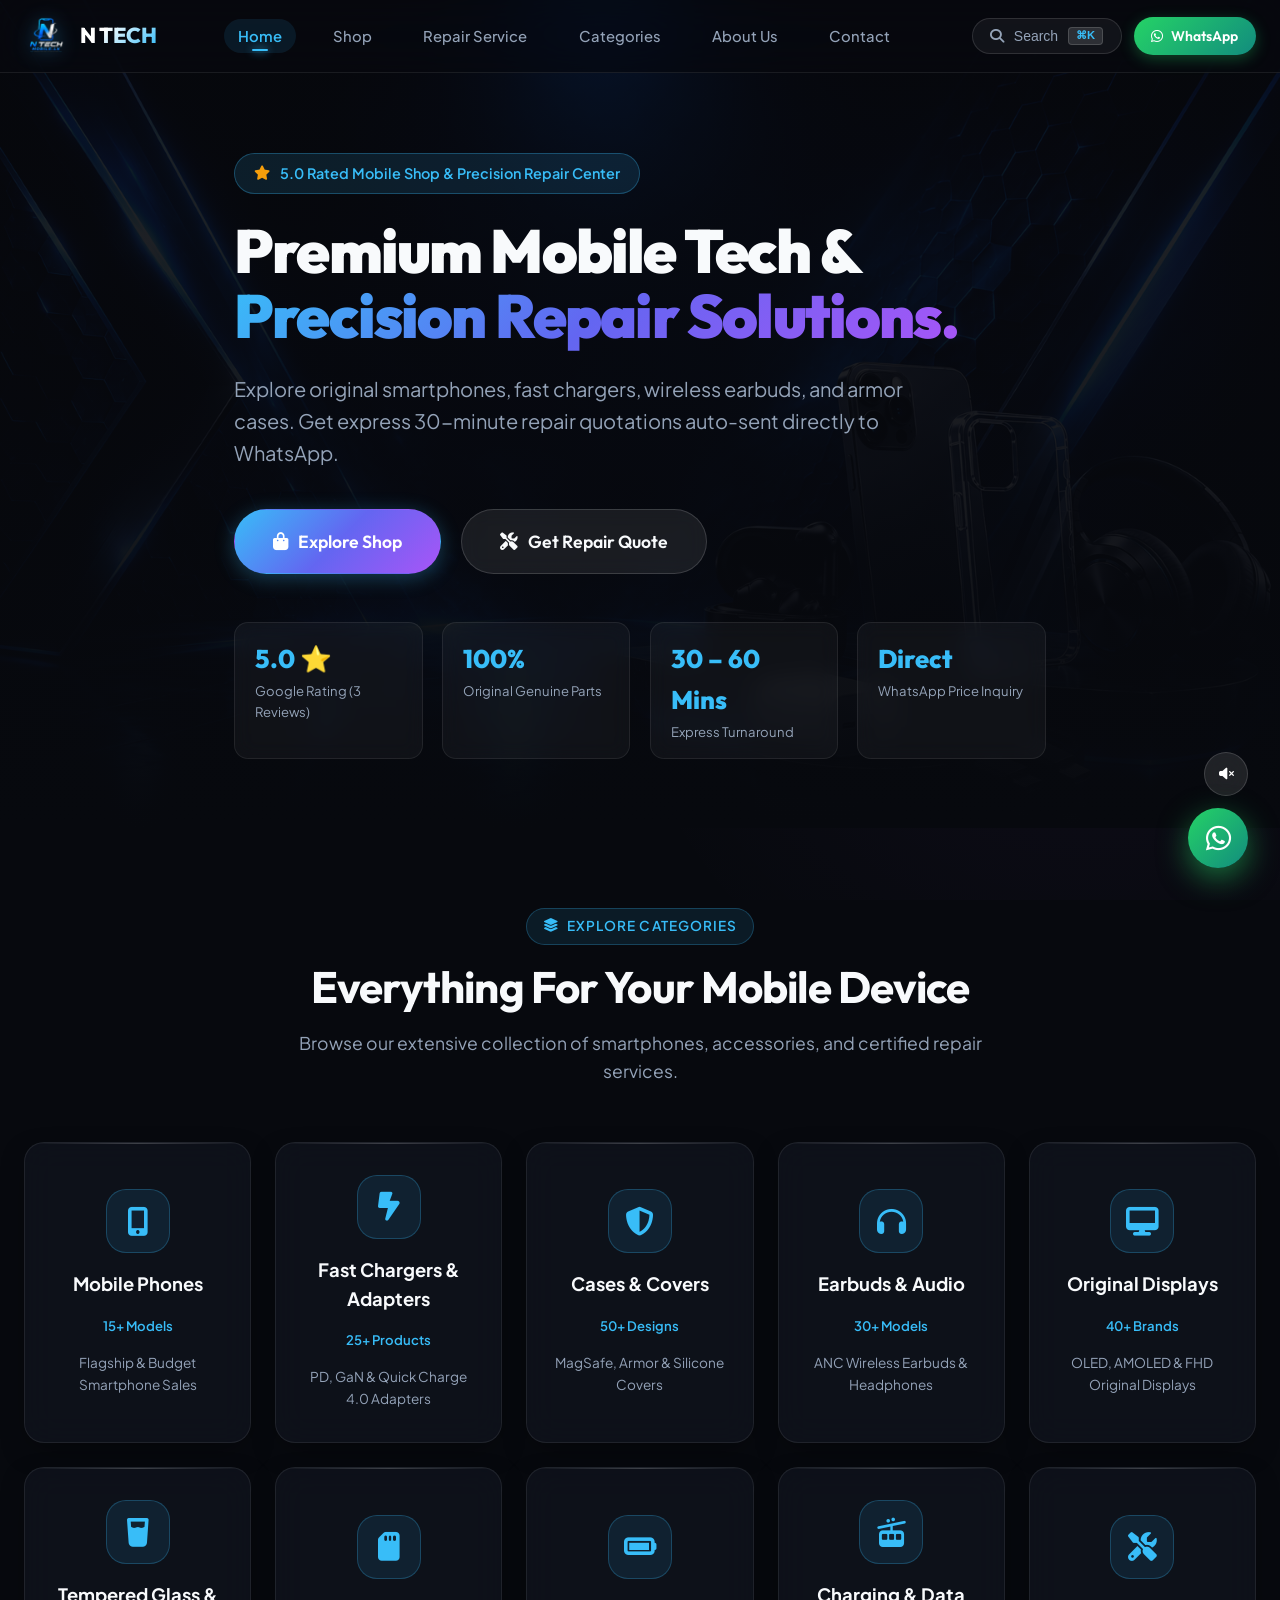
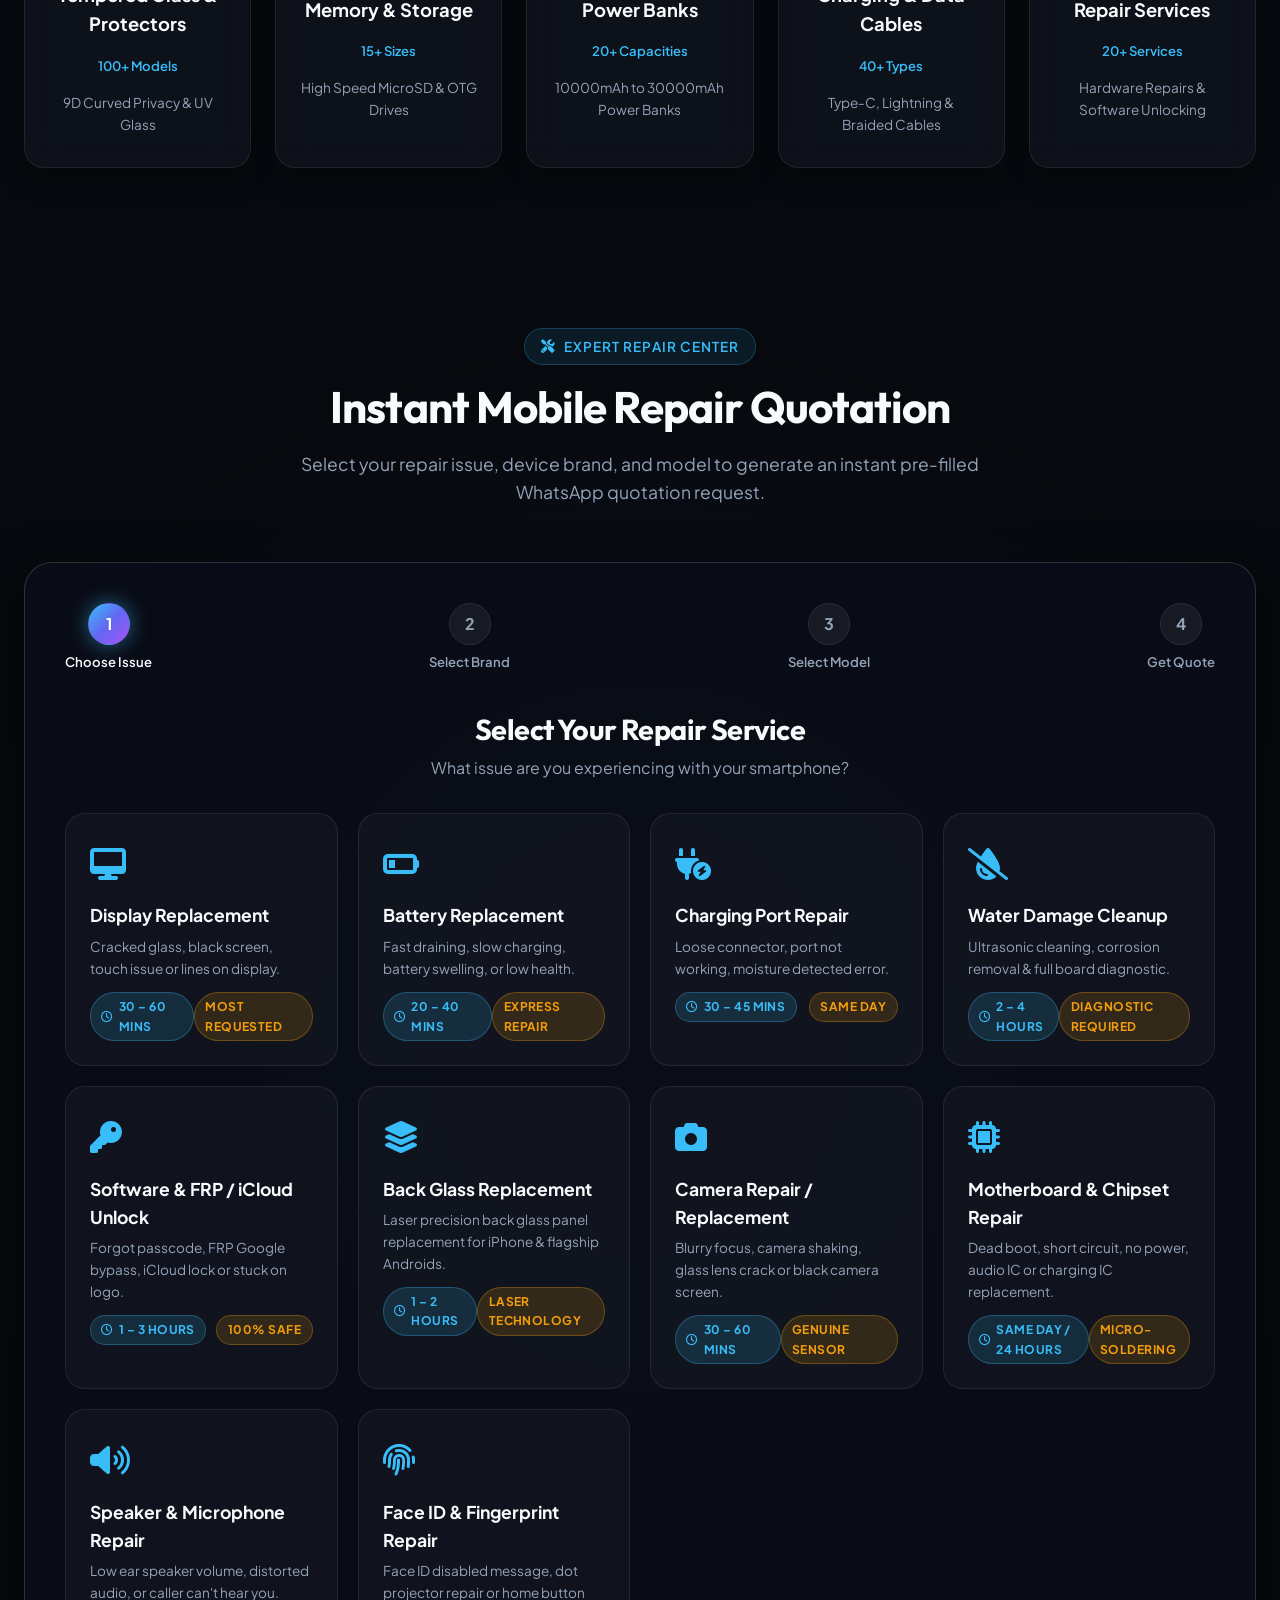
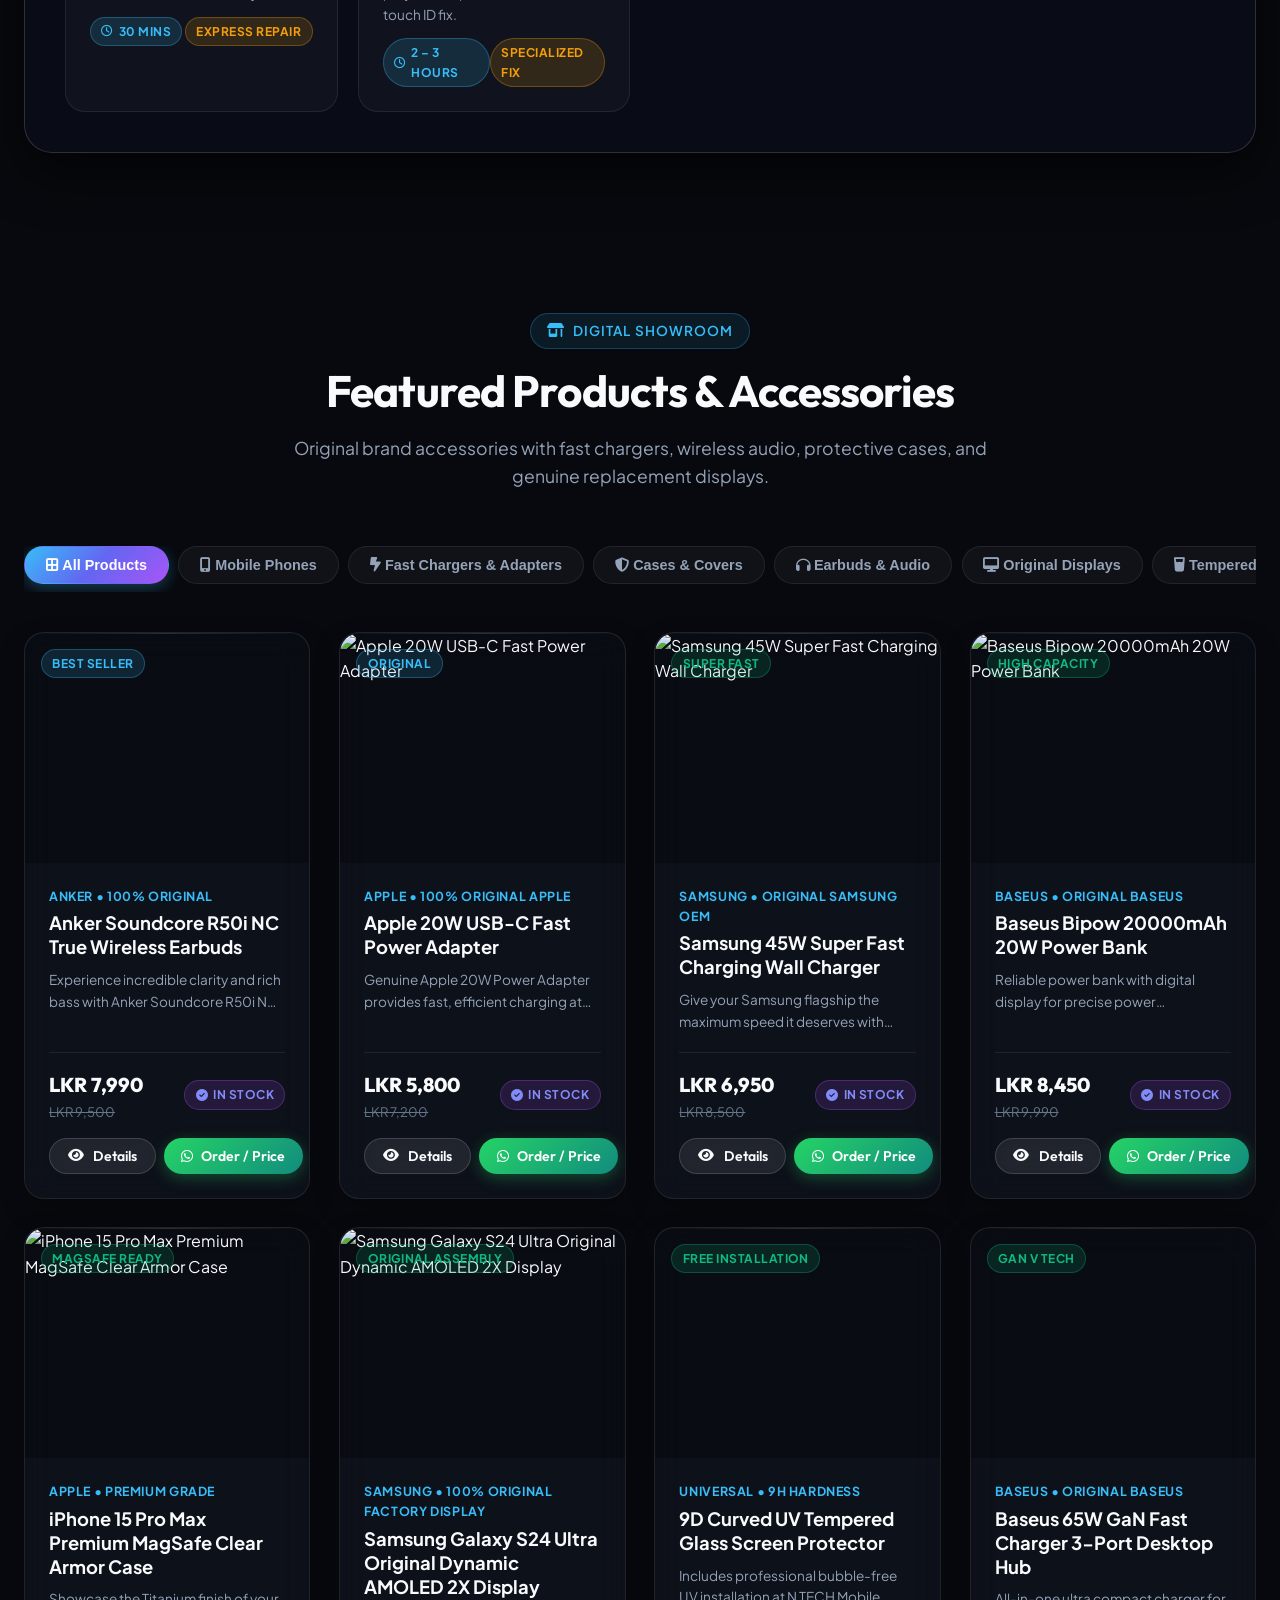
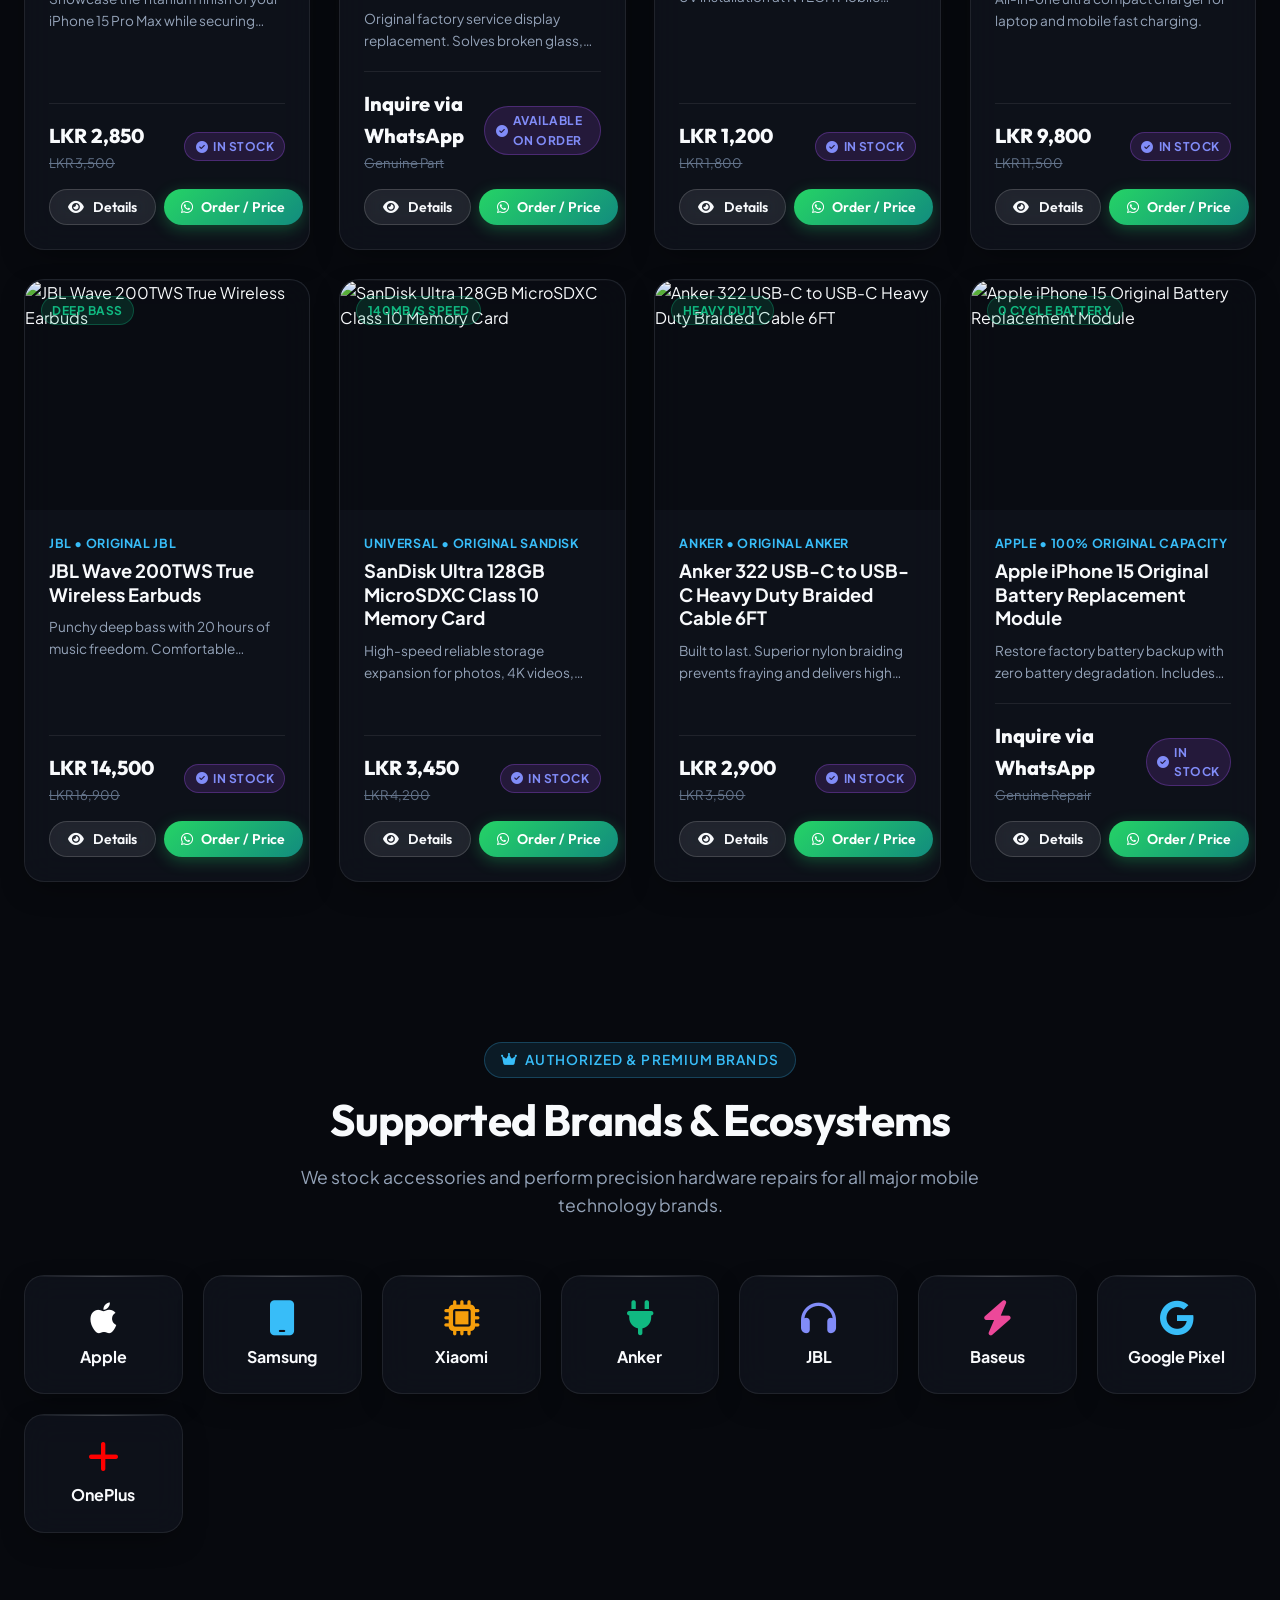
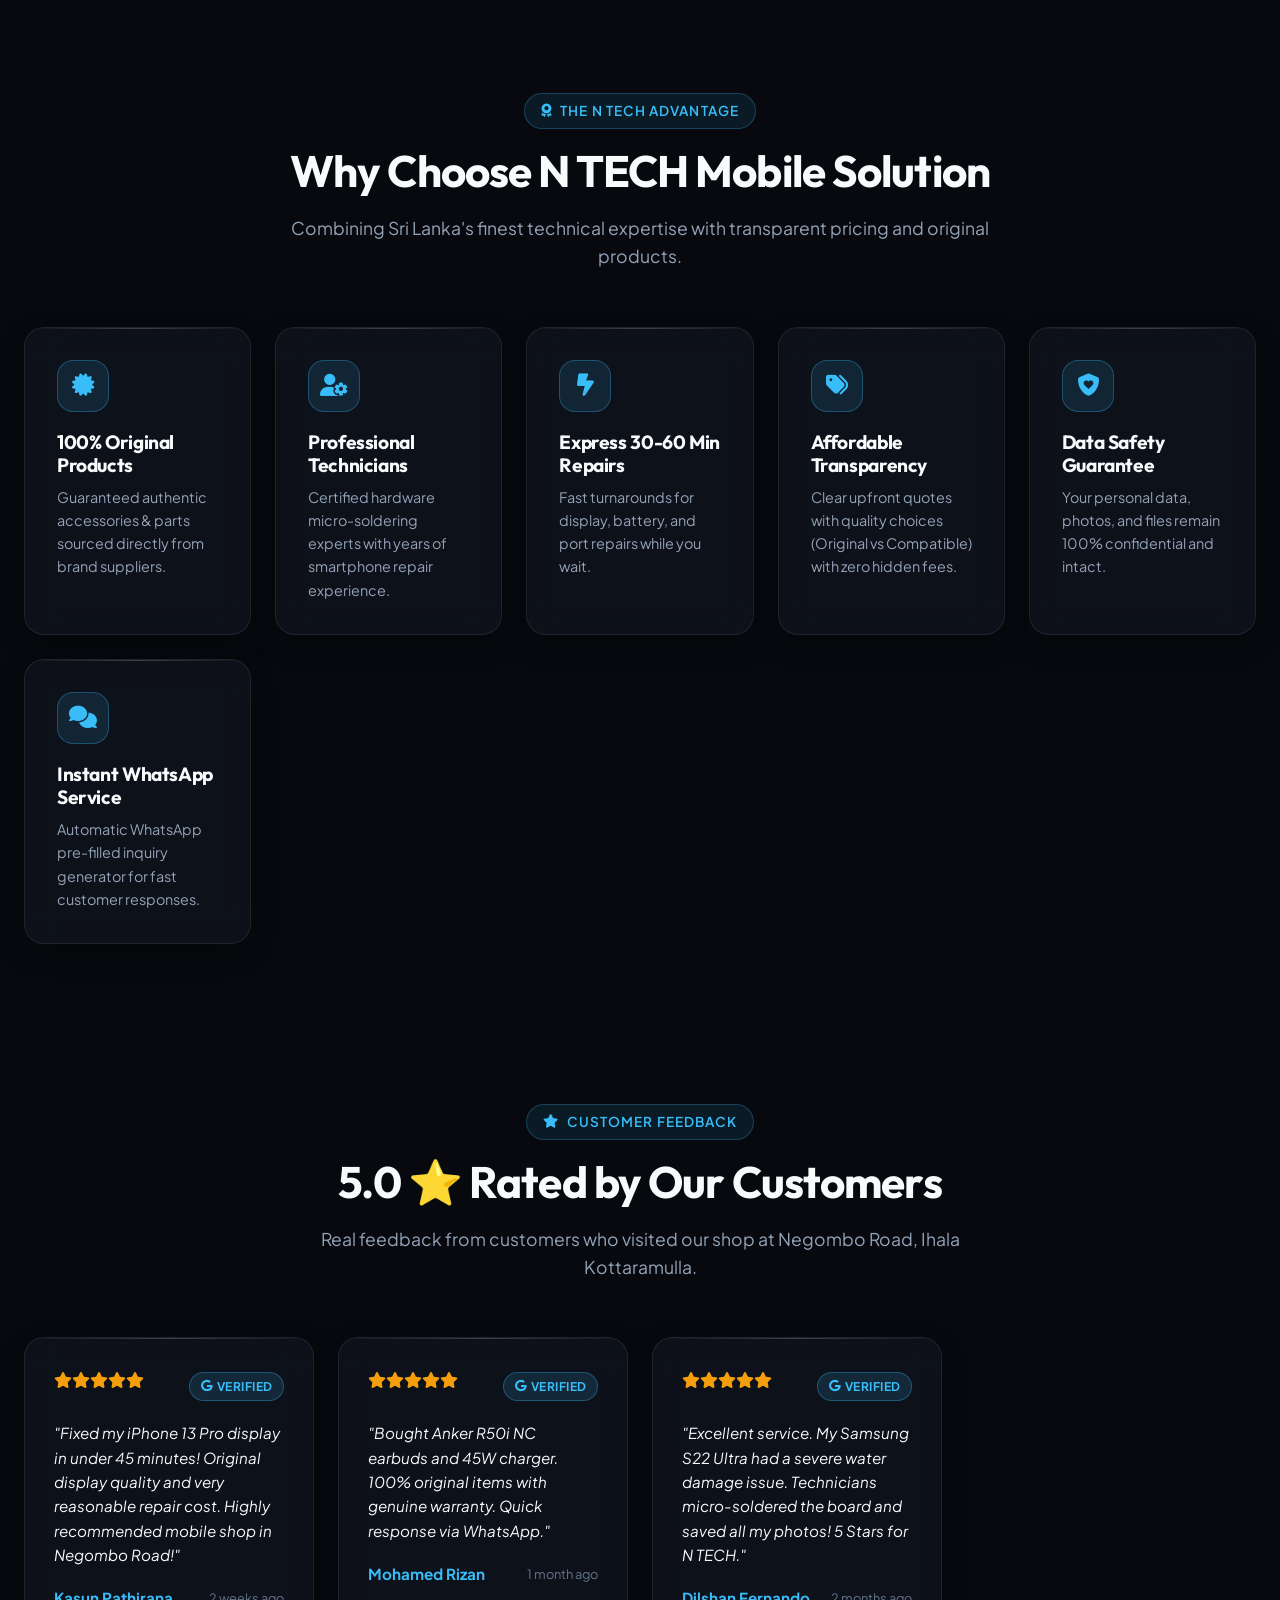
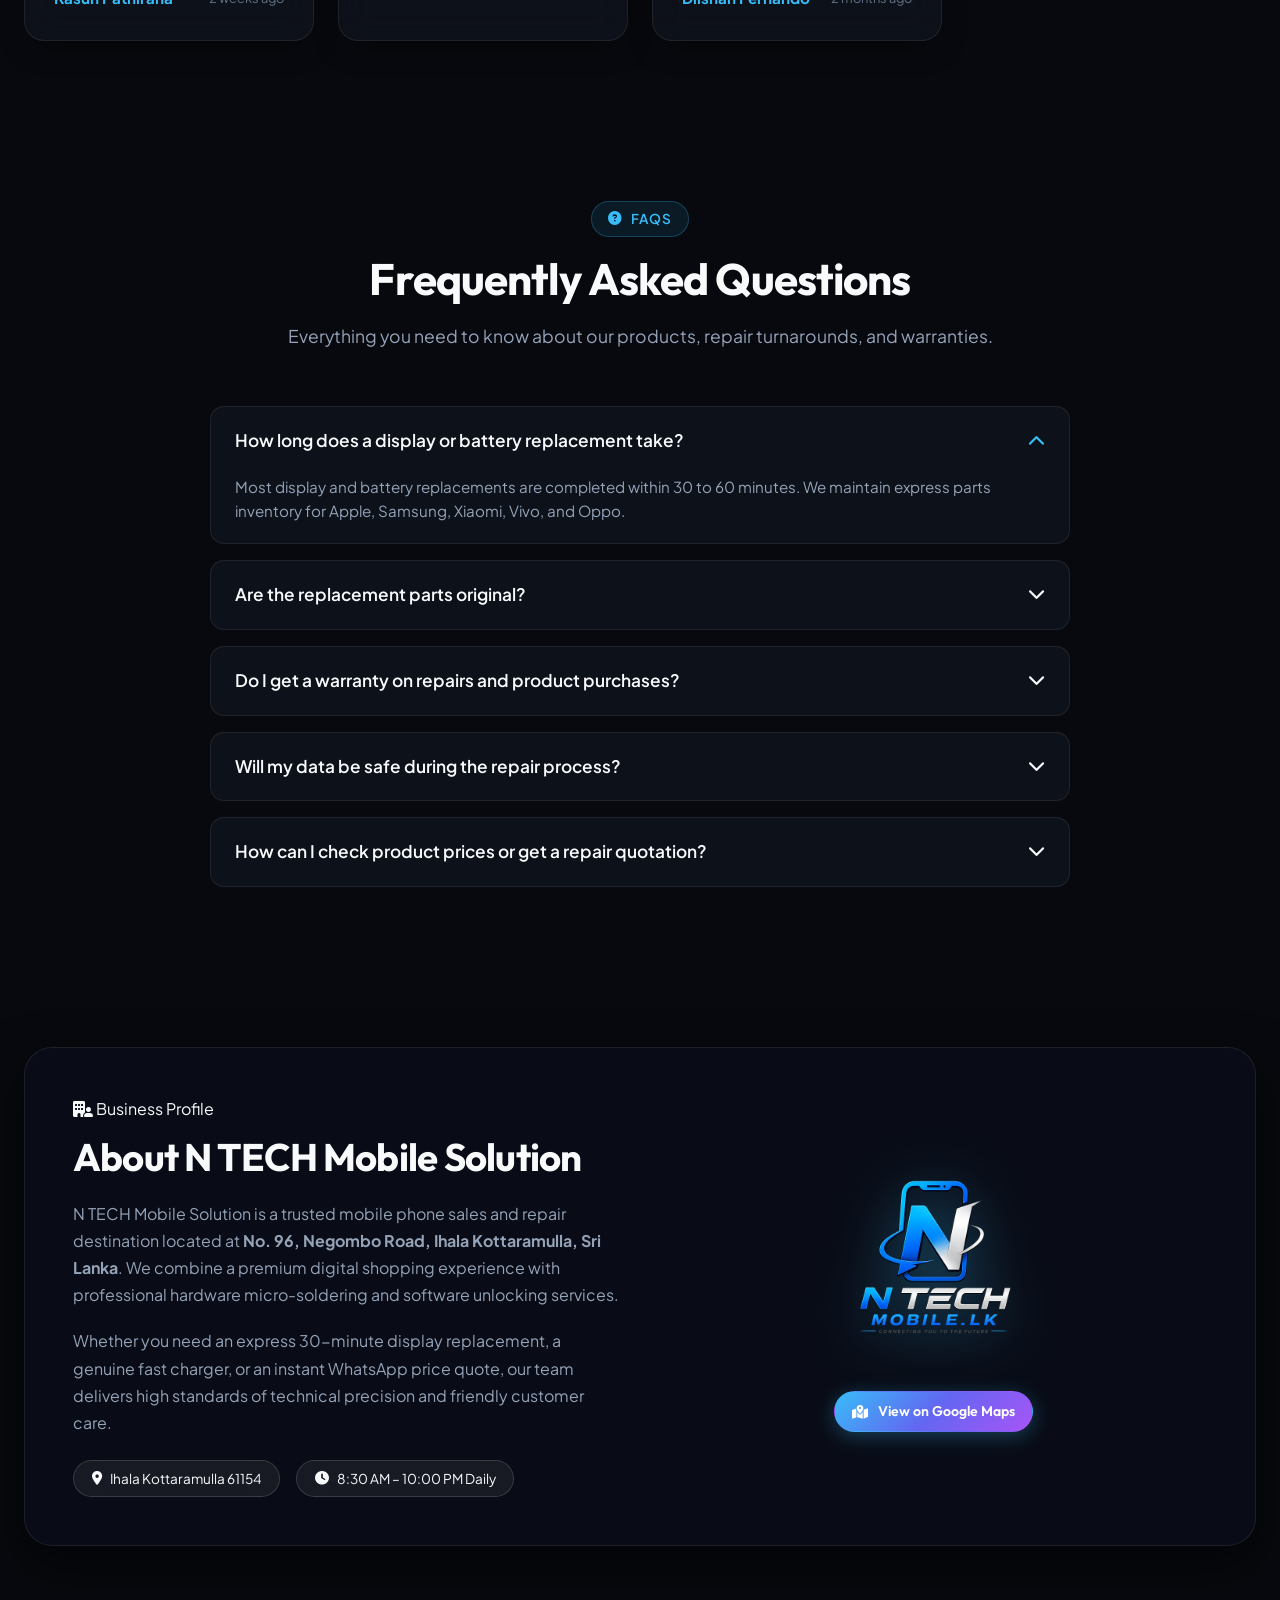
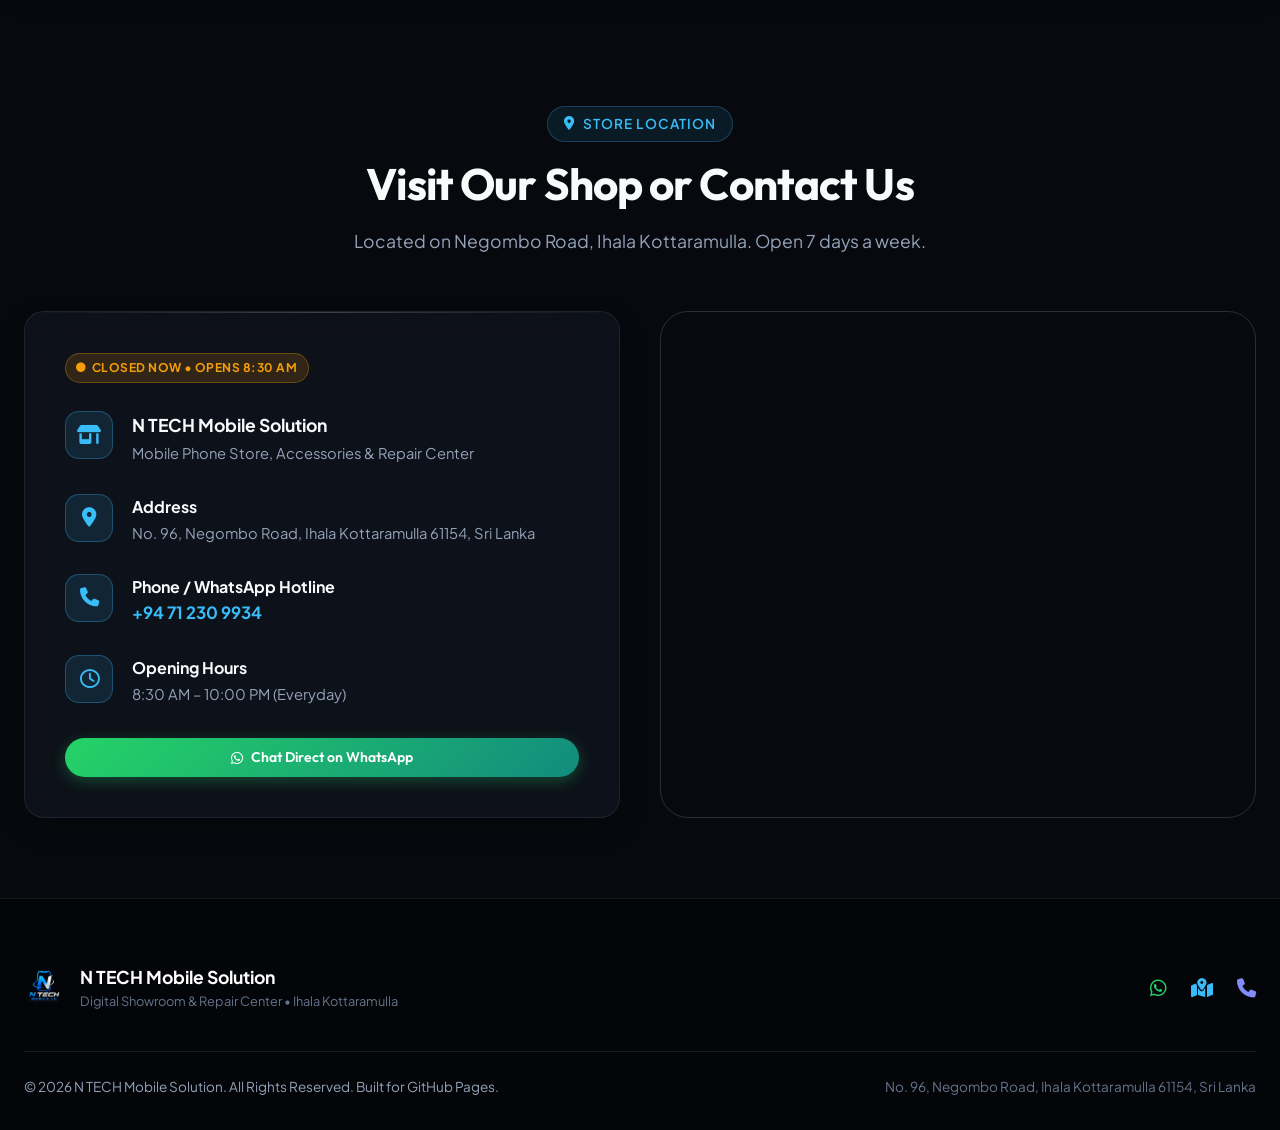
==== commit 3fa83ad0: "Fix About section grid overflow on mobile screens" ====
--- a/index.html
+++ b/index.html
@@ -268,7 +268,7 @@
     <section class="section-padding" id="about">
         <div class="container">
             <div class="glass-container" style="padding: 3rem;">
-                <div style="display: grid; grid-template-columns: 1fr 1fr; gap: 3rem; align-items: center;" class="contact-wrapper">
+                <div class="about-grid contact-wrapper">
                     <div>
                         <span class="tag"><i class="fa-solid fa-building-user"></i> Business Profile</span>
                         <h2 style="font-size: 2.4rem; margin-top: 0.8rem; margin-bottom: 1.2rem;">About N TECH Mobile Solution</h2>
--- a/css/components.css
+++ b/css/components.css
@@ -1080,15 +1080,32 @@
 }
 
 /* Contact & Map Embed */
-.contact-wrapper {
+.contact-wrapper,
+.about-grid {
     display: grid;
     grid-template-columns: 1fr 1fr;
     gap: 2.5rem;
+    align-items: center;
+}
+
+.modal-grid-inner {
+    display: grid;
+    grid-template-columns: 1fr 1fr;
+    gap: 2.5rem;
 }
 
 @media (max-width: 992px) {
-    .contact-wrapper {
-        grid-template-columns: 1fr;
+    .contact-wrapper,
+    .about-grid {
+        grid-template-columns: 1fr !important;
+        gap: 2rem;
+    }
+}
+
+@media (max-width: 768px) {
+    .modal-grid-inner {
+        grid-template-columns: 1fr !important;
+        gap: 1.5rem;
     }
 }
 
@@ -1225,10 +1242,16 @@
         padding-right: 1rem;
     }
 
+    .glass-container {
+        padding: 1.5rem 1.25rem !important;
+    }
+
     .product-grid,
     .reviews-grid,
     .repair-cards-grid,
     .category-grid,
+    .contact-wrapper,
+    .about-grid,
     .hero-stats-row {
         grid-template-columns: 1fr !important;
     }
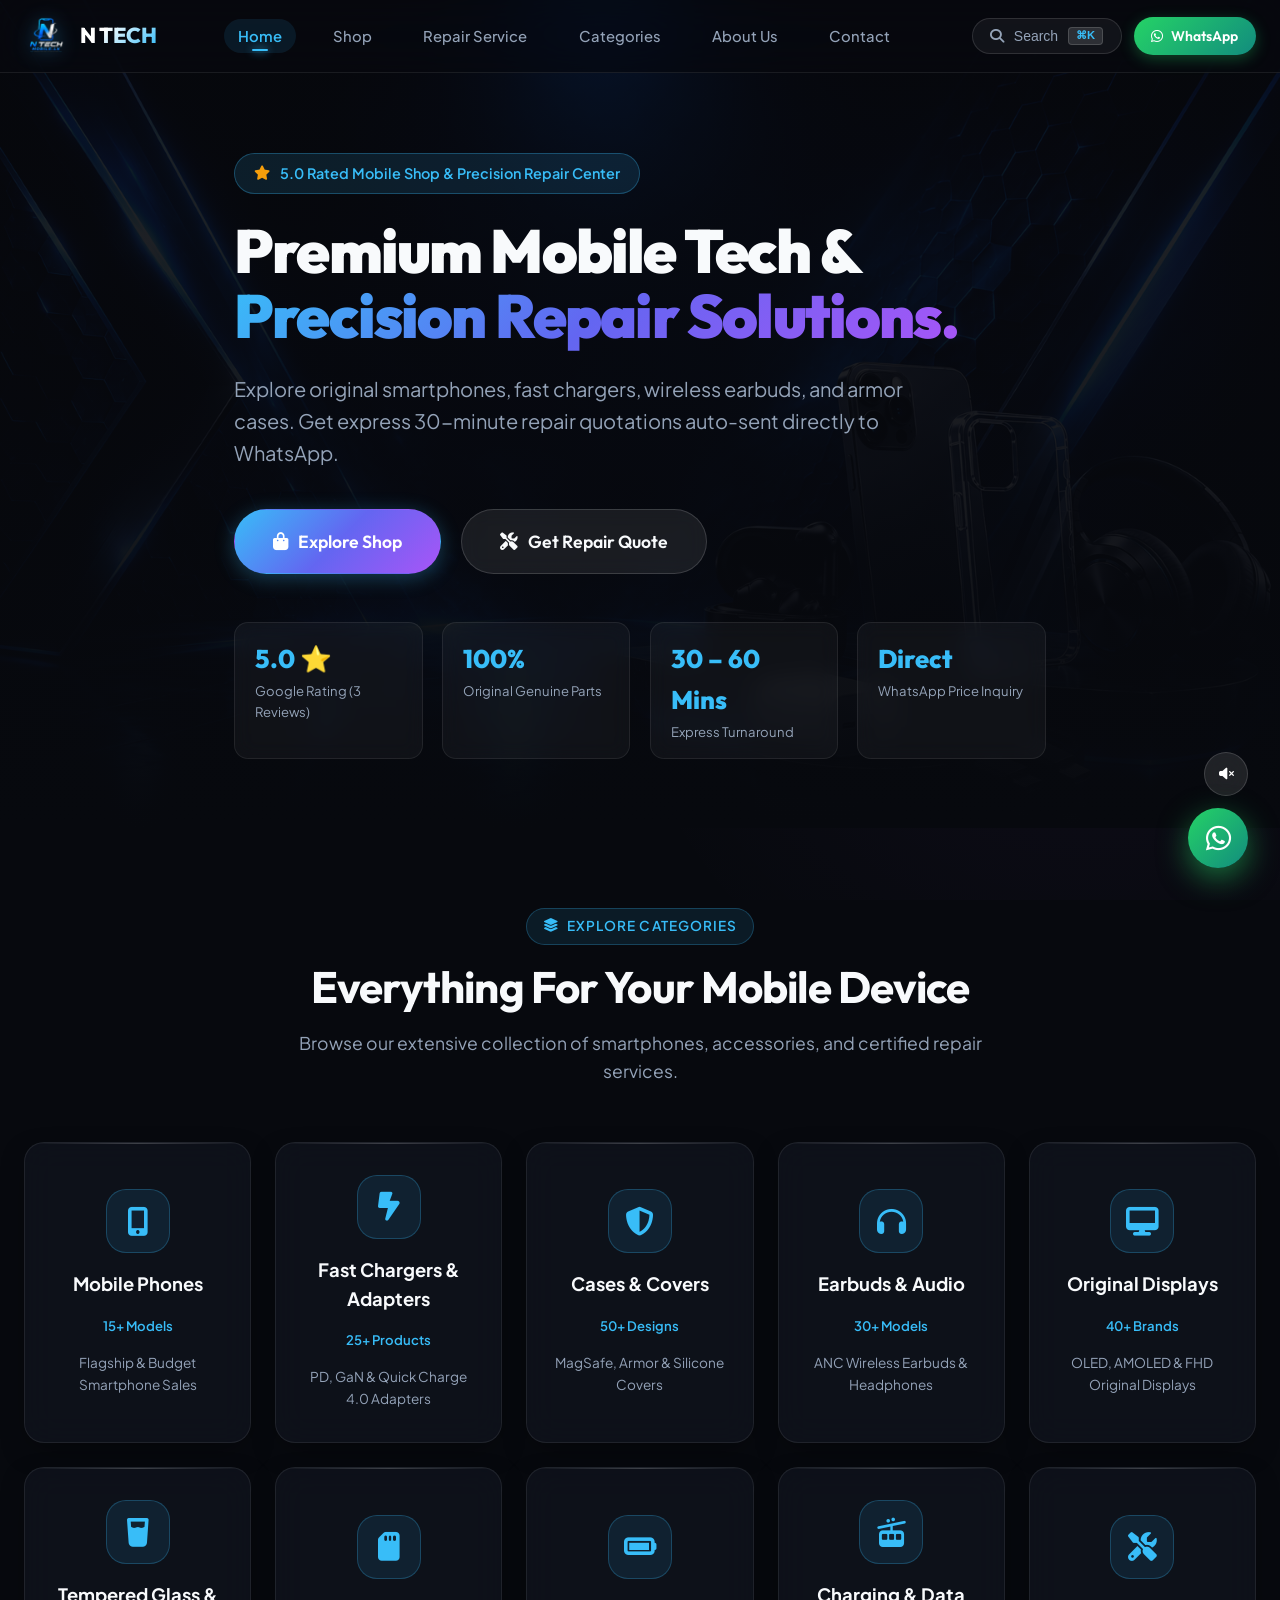
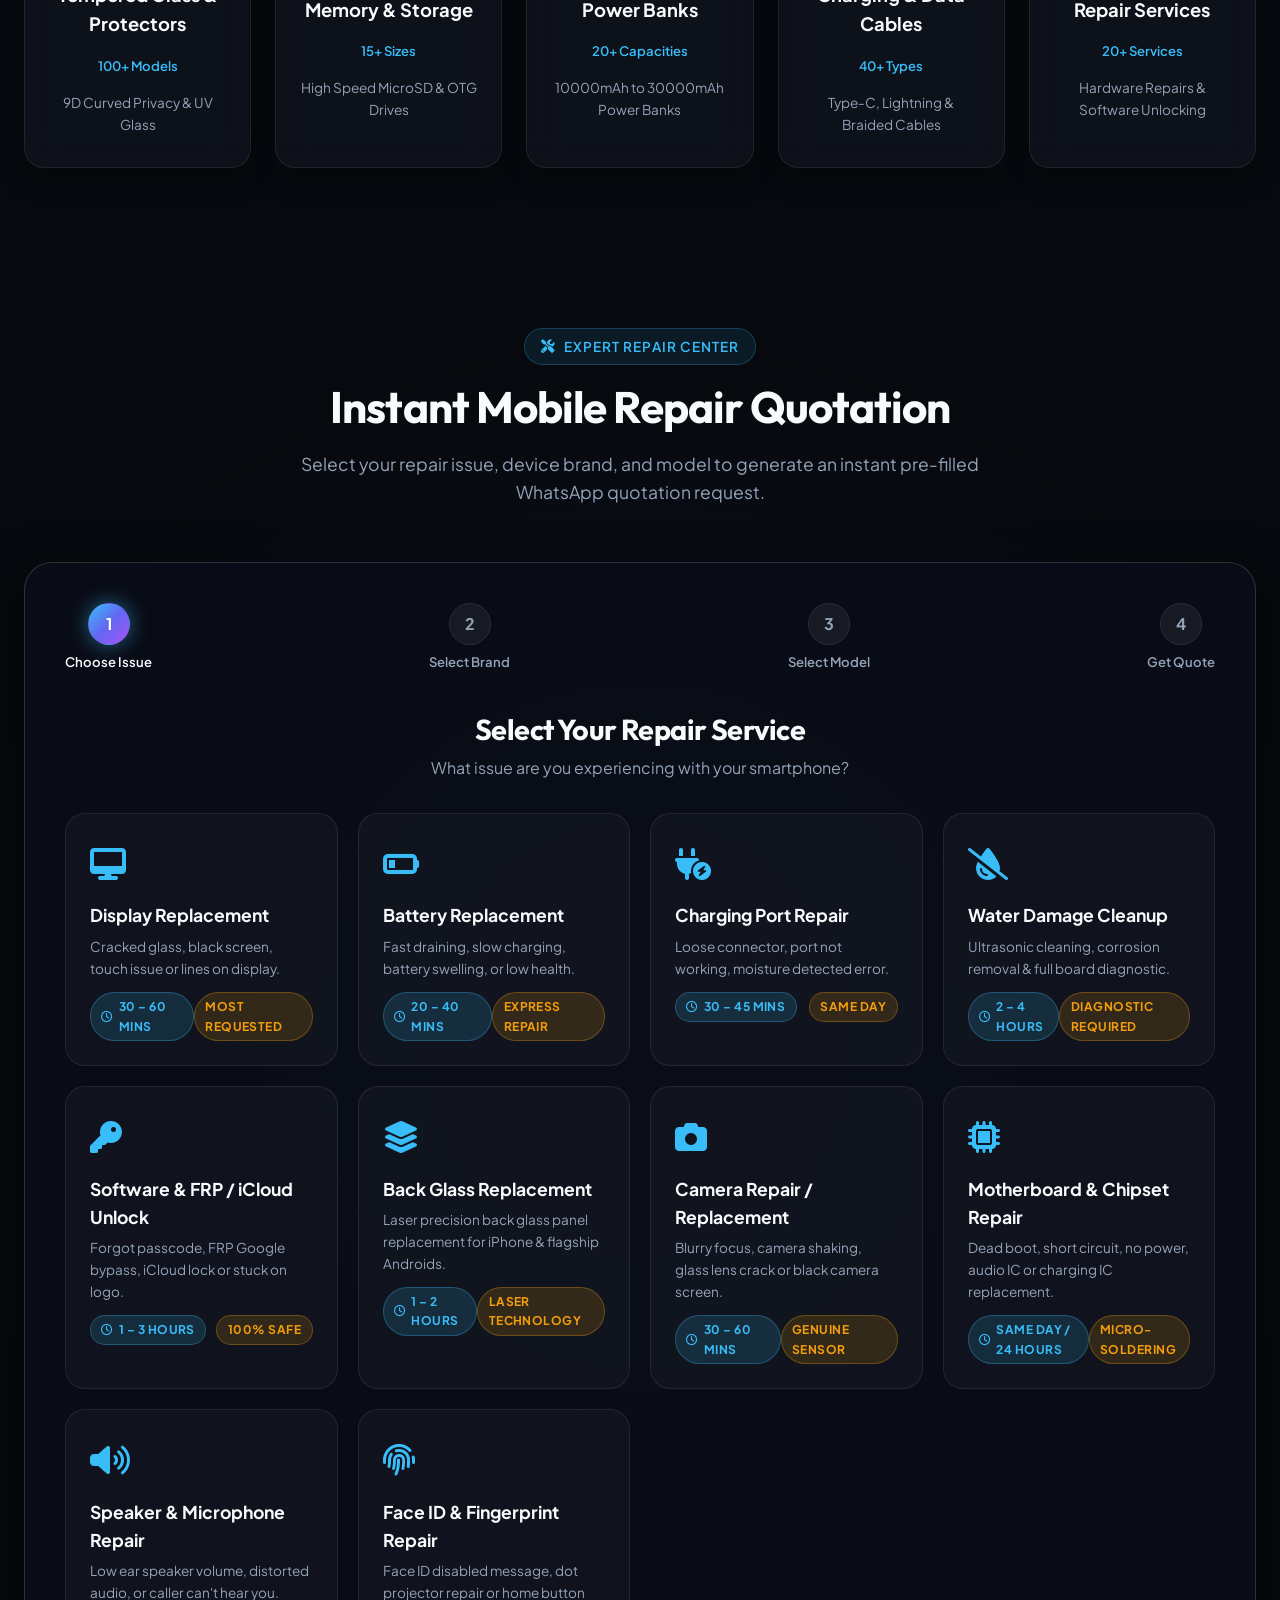
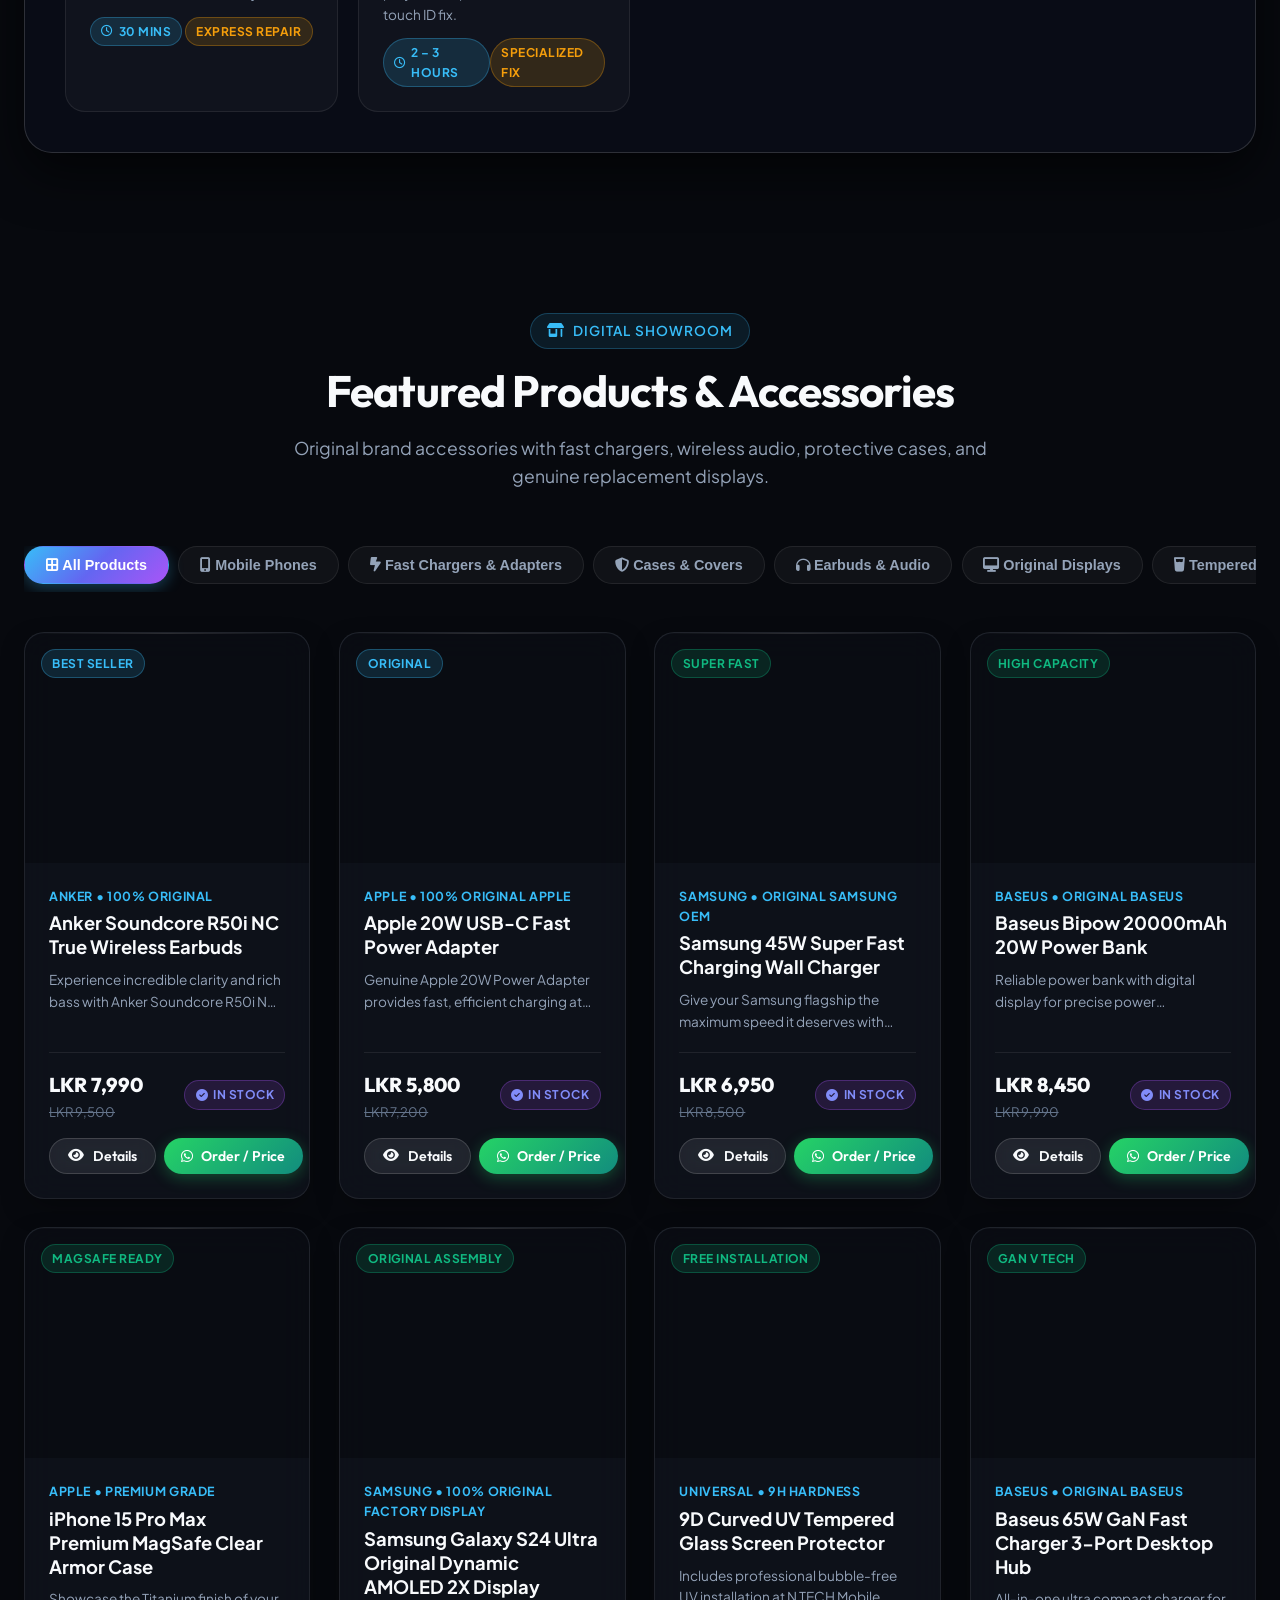
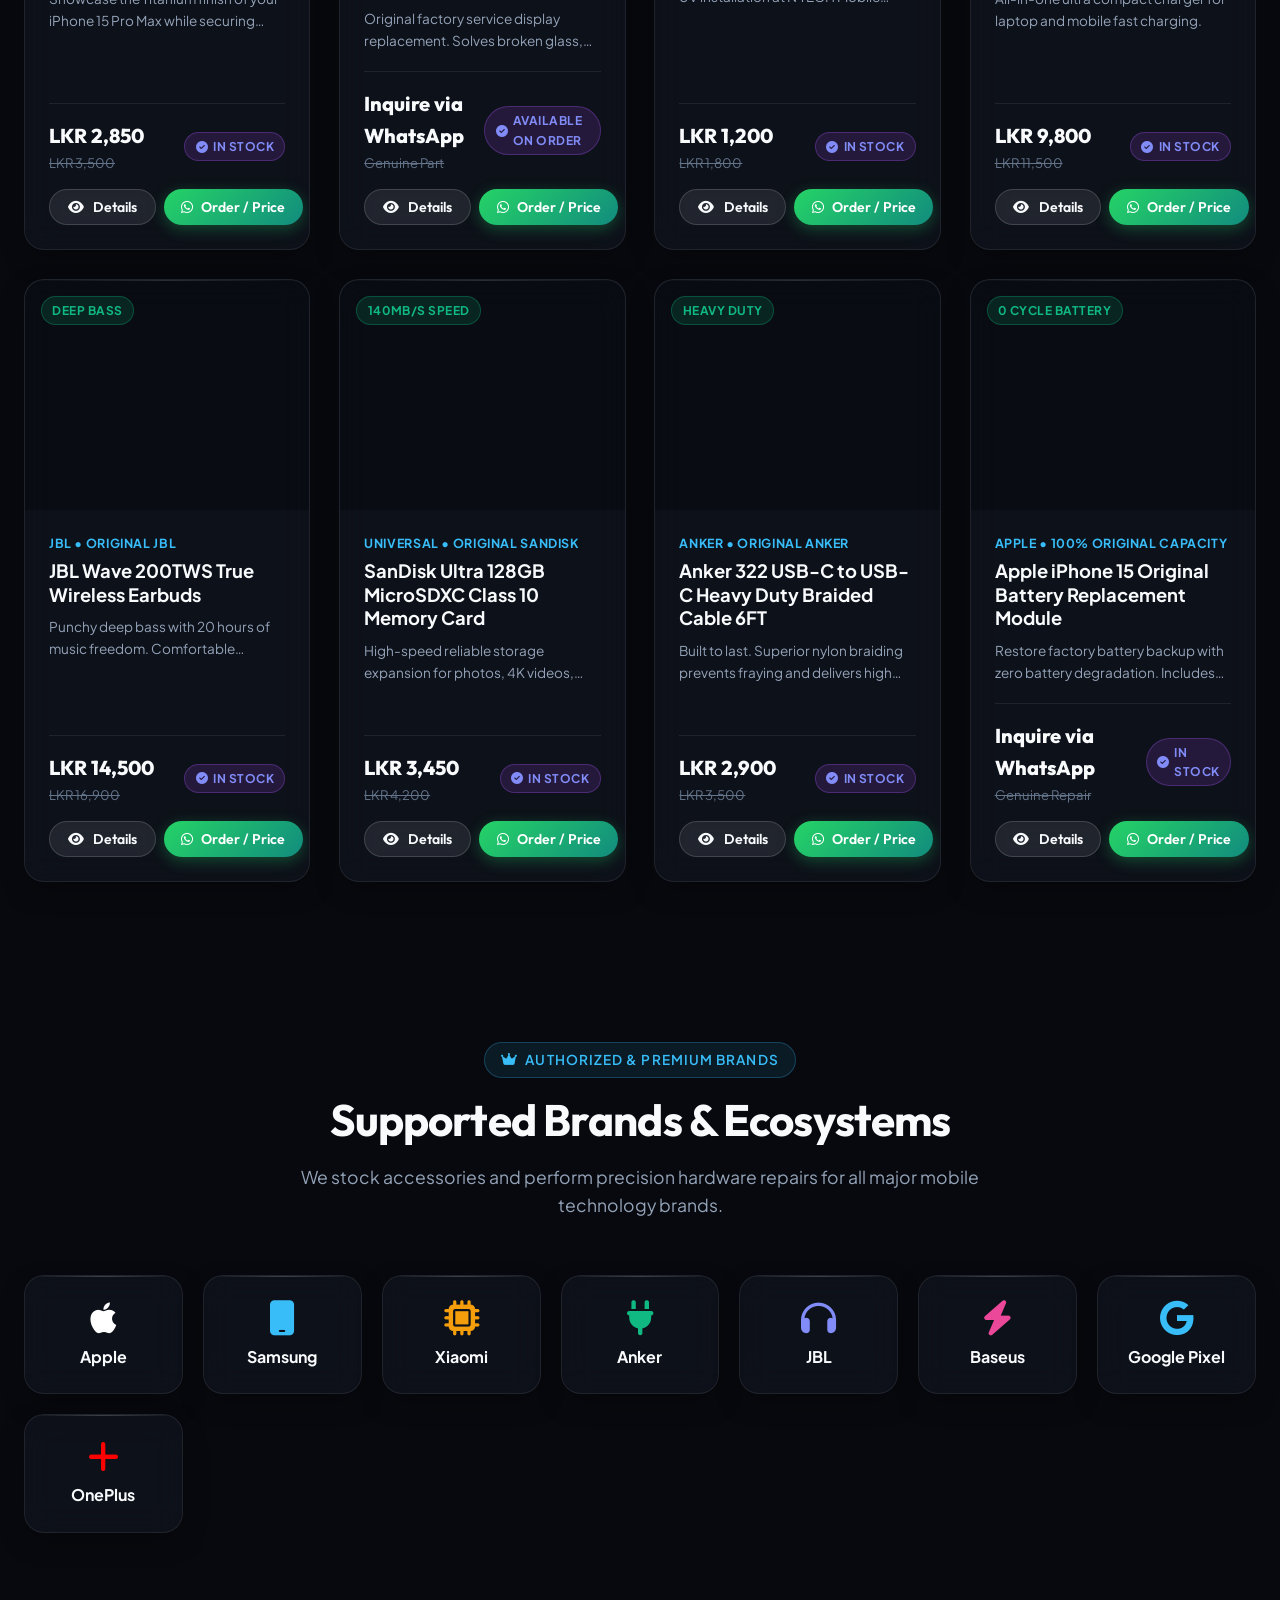
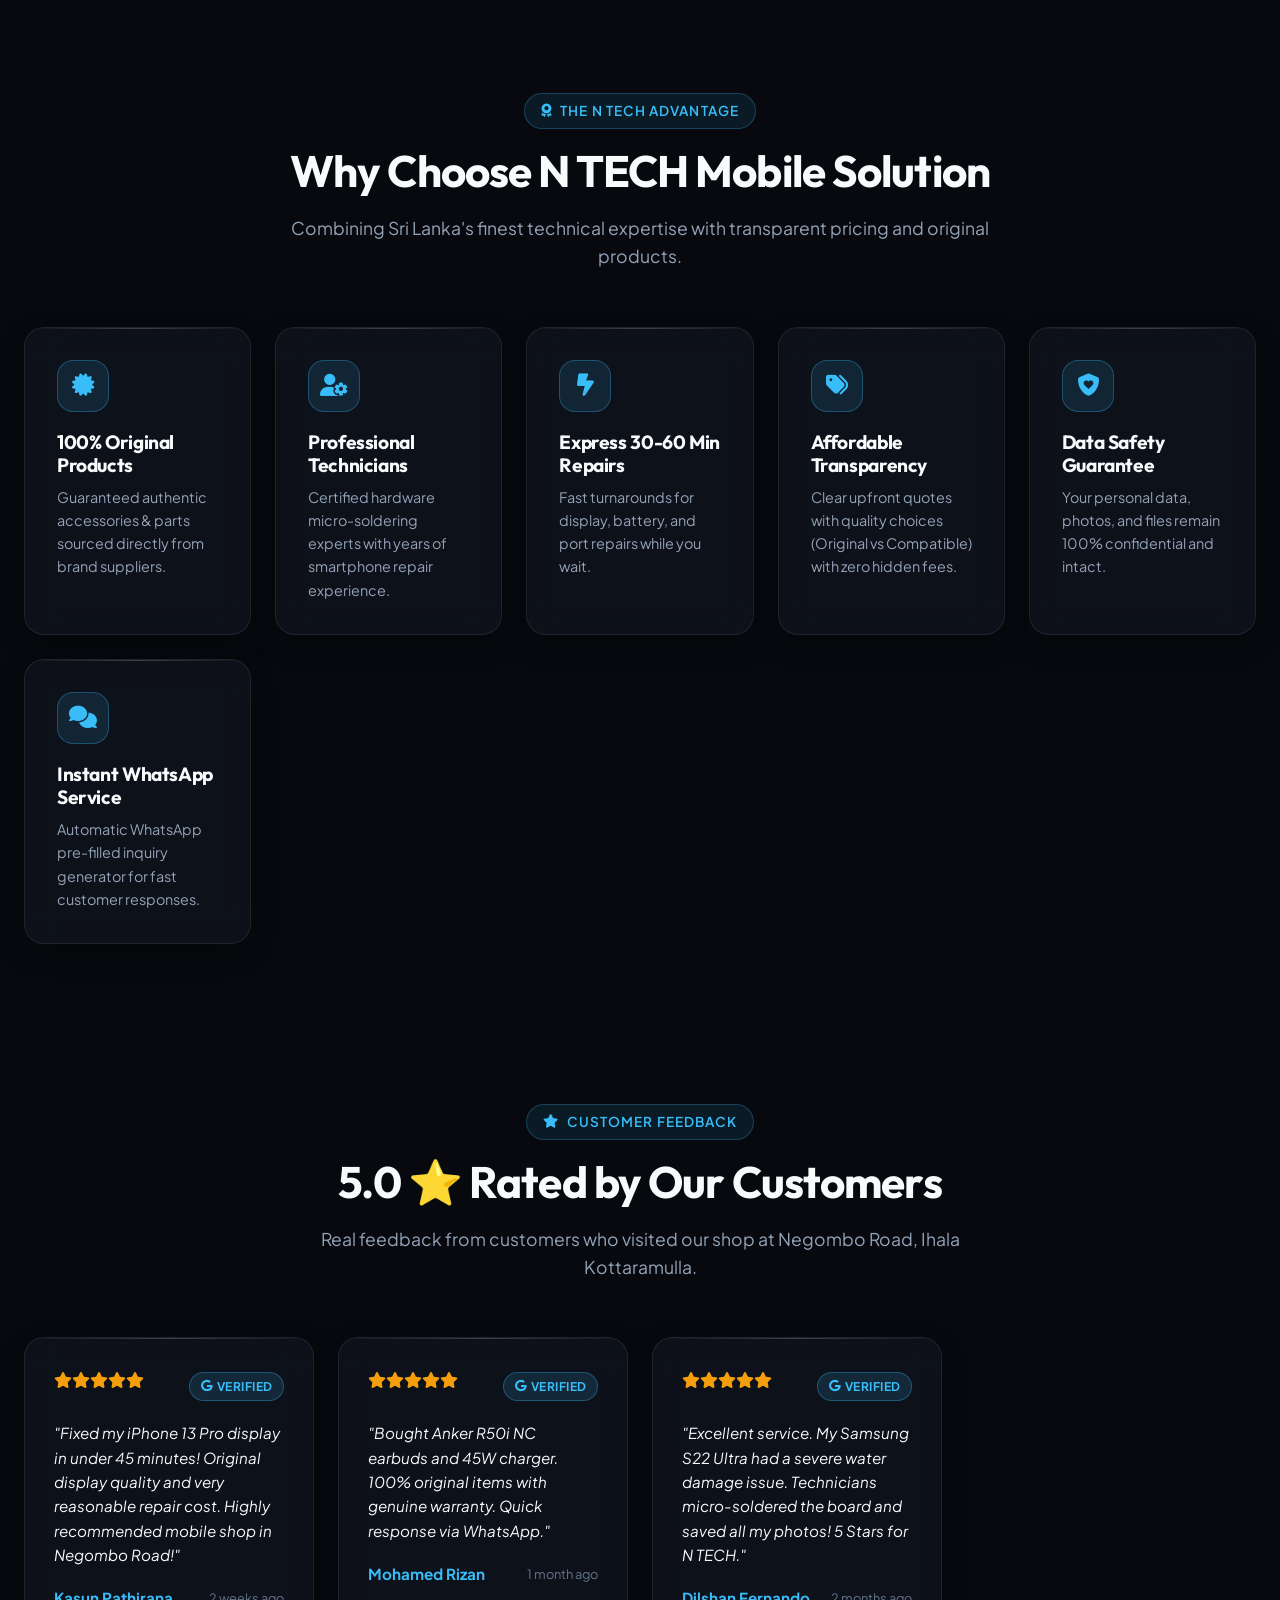
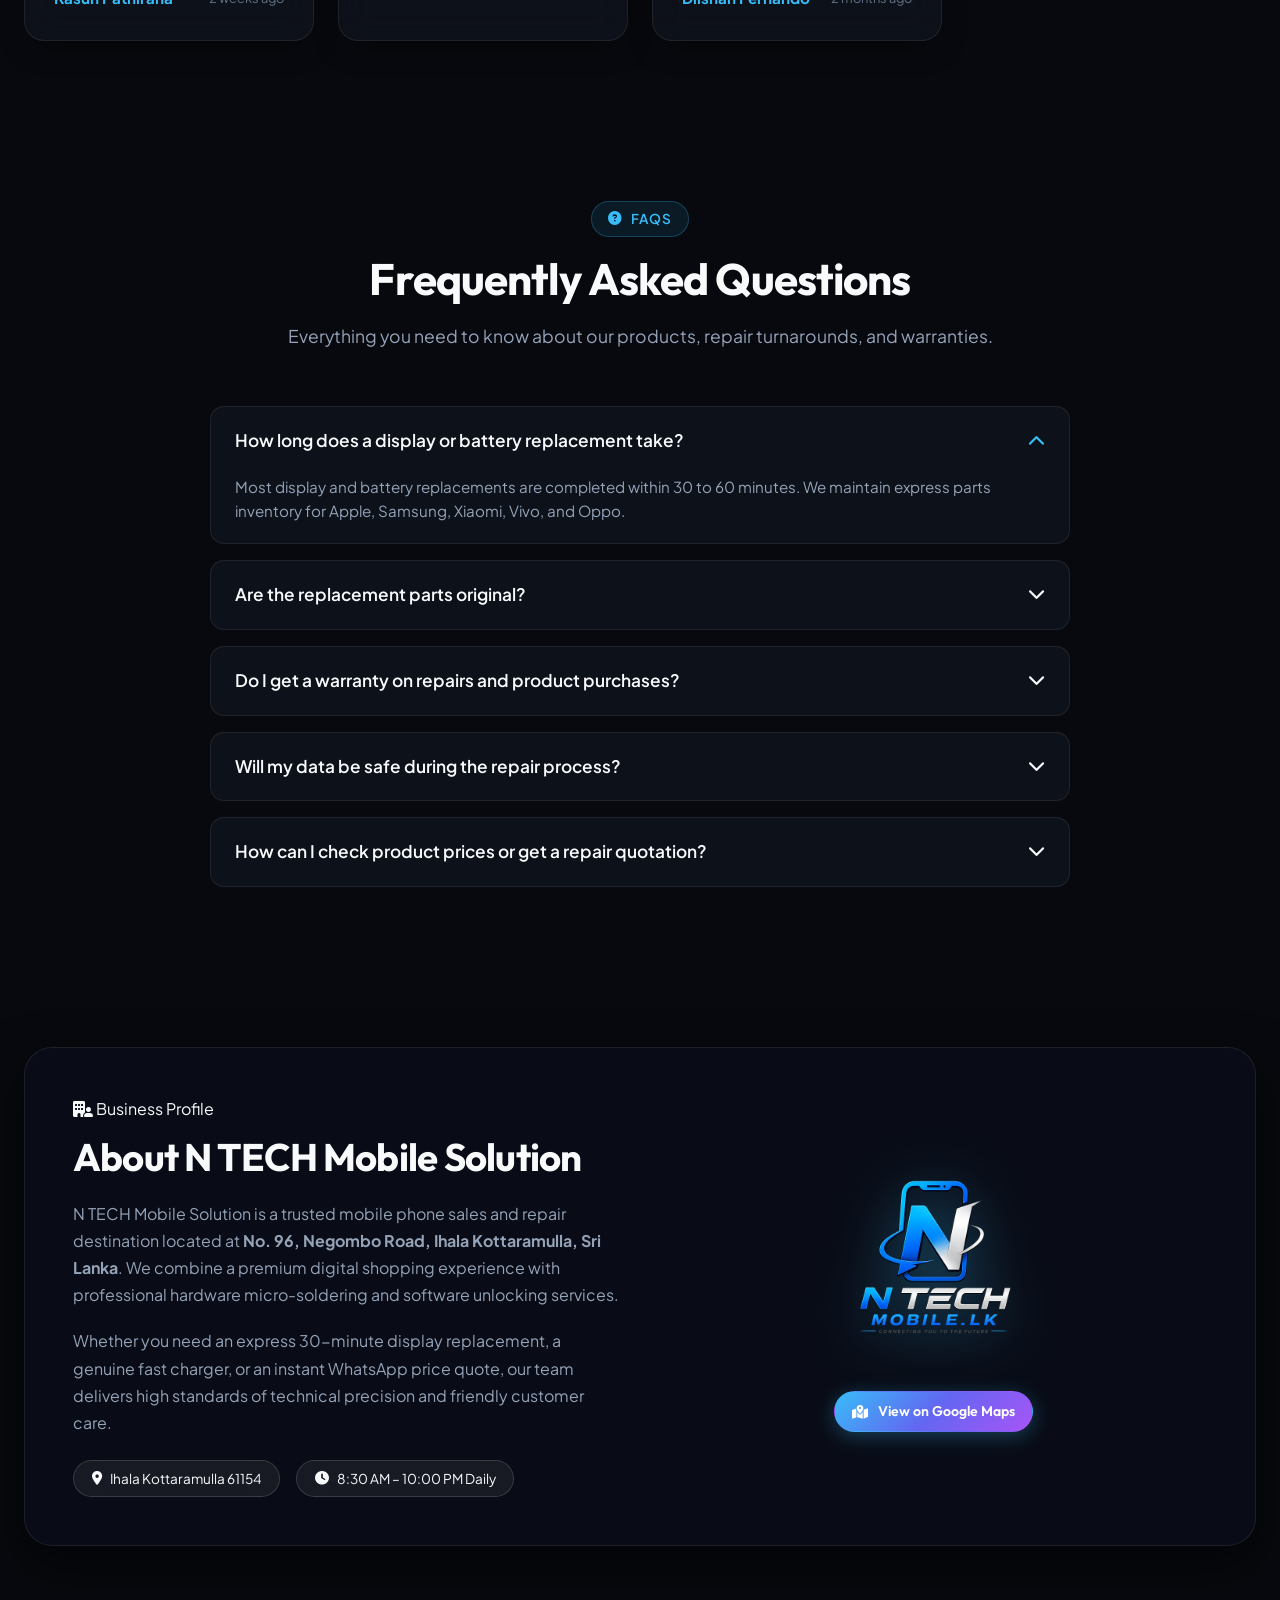
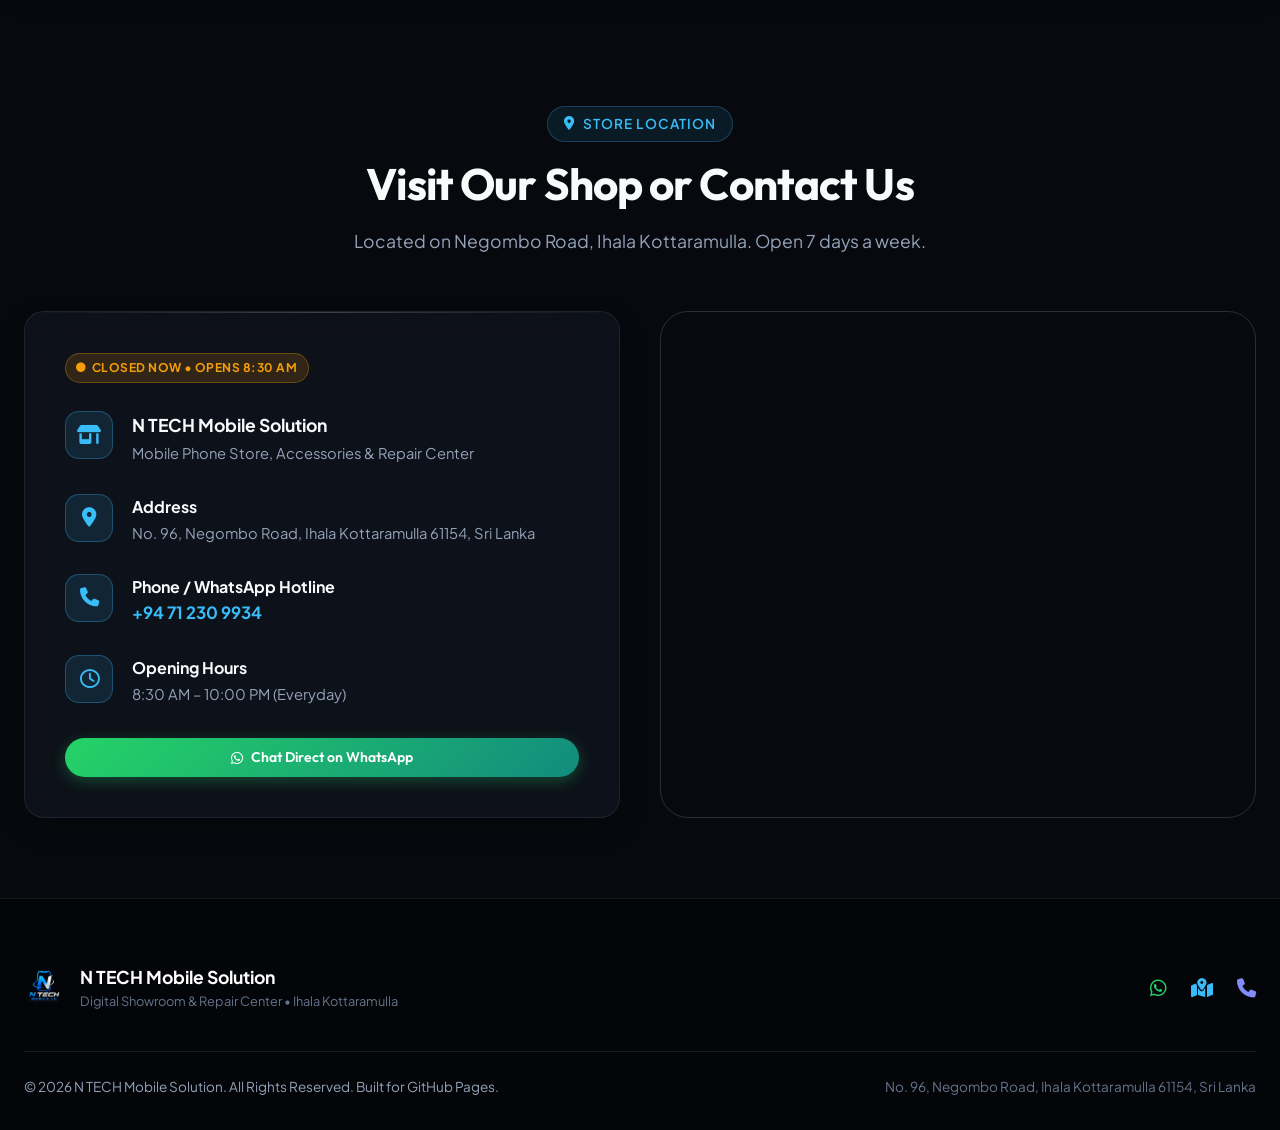
==== commit db8ec87d: "Fix Google Maps embed iframe location to official N TECH Mobile Solution place pin" ====
--- a/index.html
+++ b/index.html
@@ -355,7 +355,7 @@
 
                 <div class="map-container">
                     <iframe 
-                        src="https://www.google.com/maps/embed?pb=!1m18!1m12!1m3!1d3957.5!2d79.88!3d7.35!2m3!1f0!2f0!3f0!3m2!1i1024!2i768!4f13.1!3m3!1m2!1s0x0%3A0x0!2zN8KwMjEnMDAuMCJOIDc5wrA1Mic0OC4wIkU!5e0!3m2!1sen!2slk!4v1600000000000!5m2!1sen!2slk" 
+                        src="https://www.google.com/maps/embed?pb=!1m18!1m12!1m3!1d3956.766984814864!2d79.8707585!3d7.3799911!2m3!1f0!2f0!3f0!3m2!1i1024!2i768!4f13.1!3m3!1m2!1s0x3ae2c30a9f3a6897%3A0x40c5d64a2f8ee4b8!2sN%20TECH%20Mobile%20Solution!5e0!3m2!1sen!2slk!4v1700000000000!5m2!1sen!2slk" 
                         width="100%" 
                         height="100%" 
                         style="border:0; min-height: 380px; filter: drop-shadow(0 0 10px rgba(0,0,0,0.5));" 
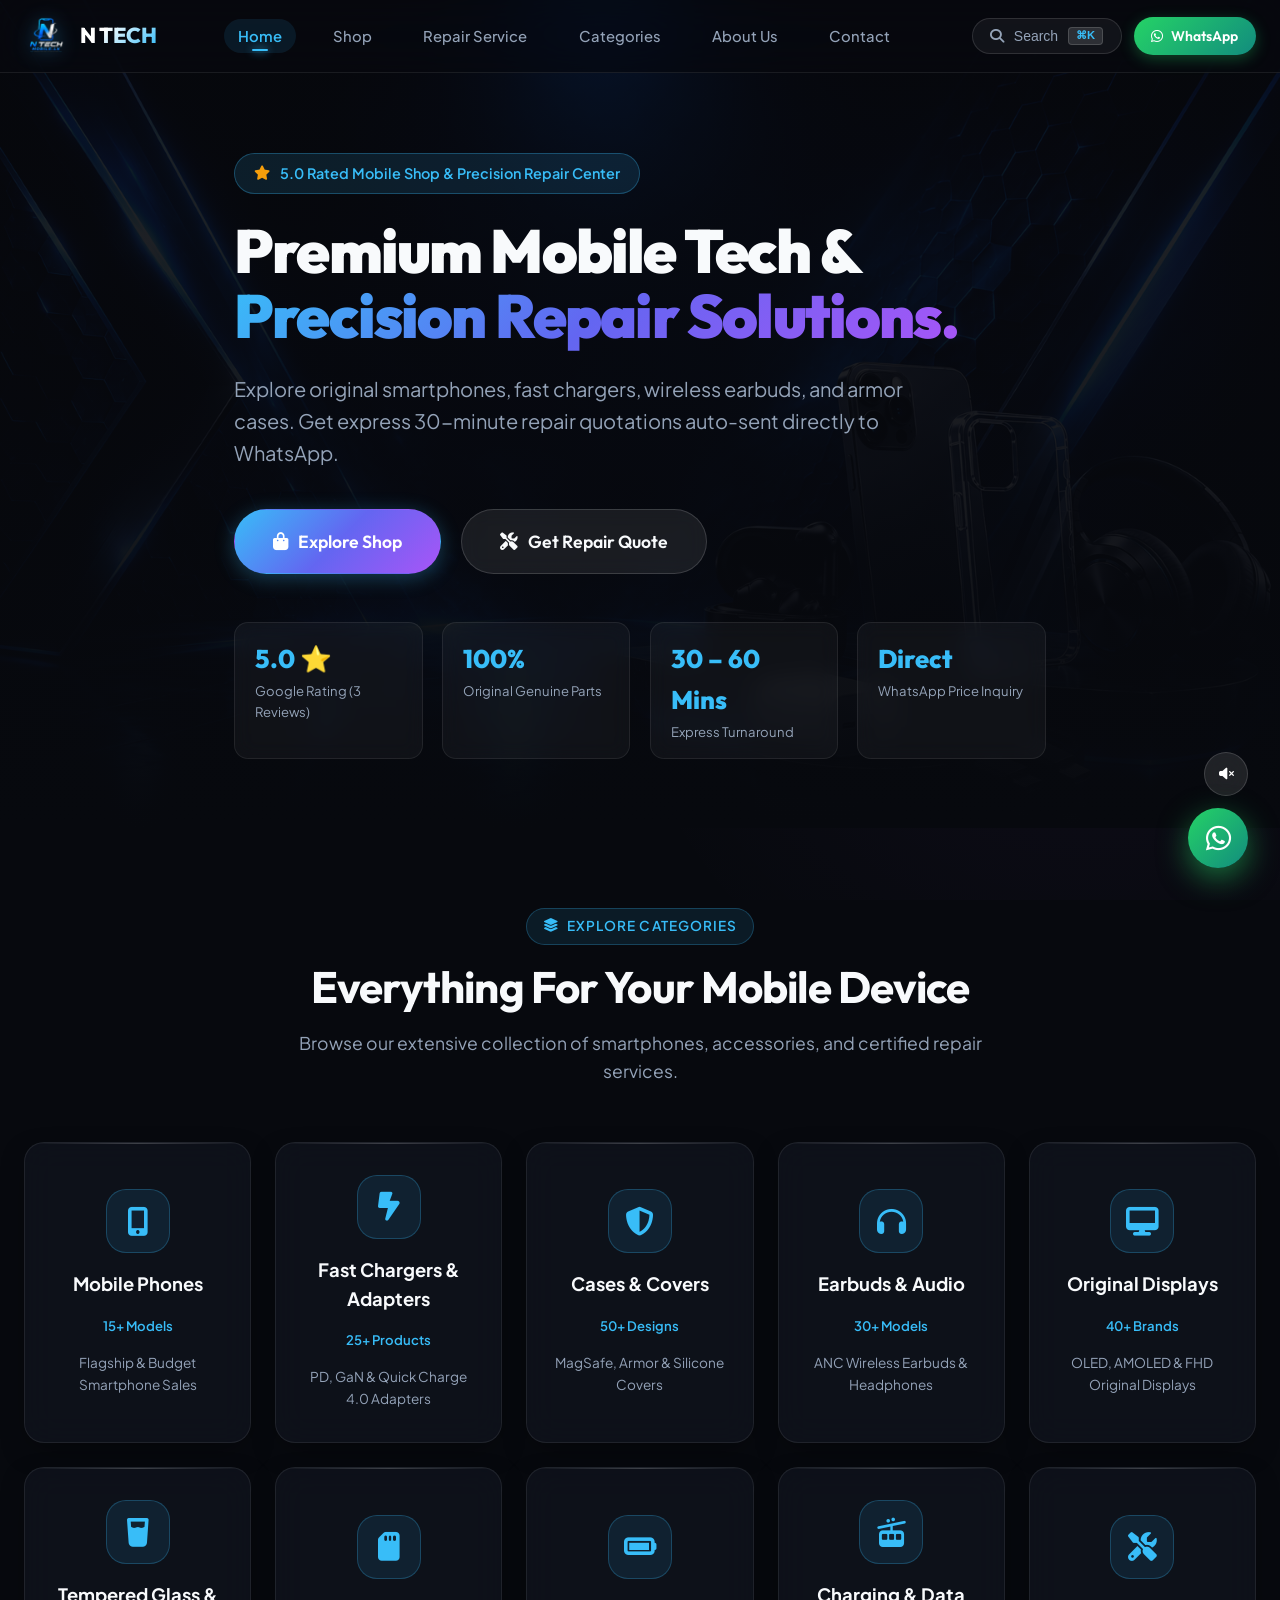
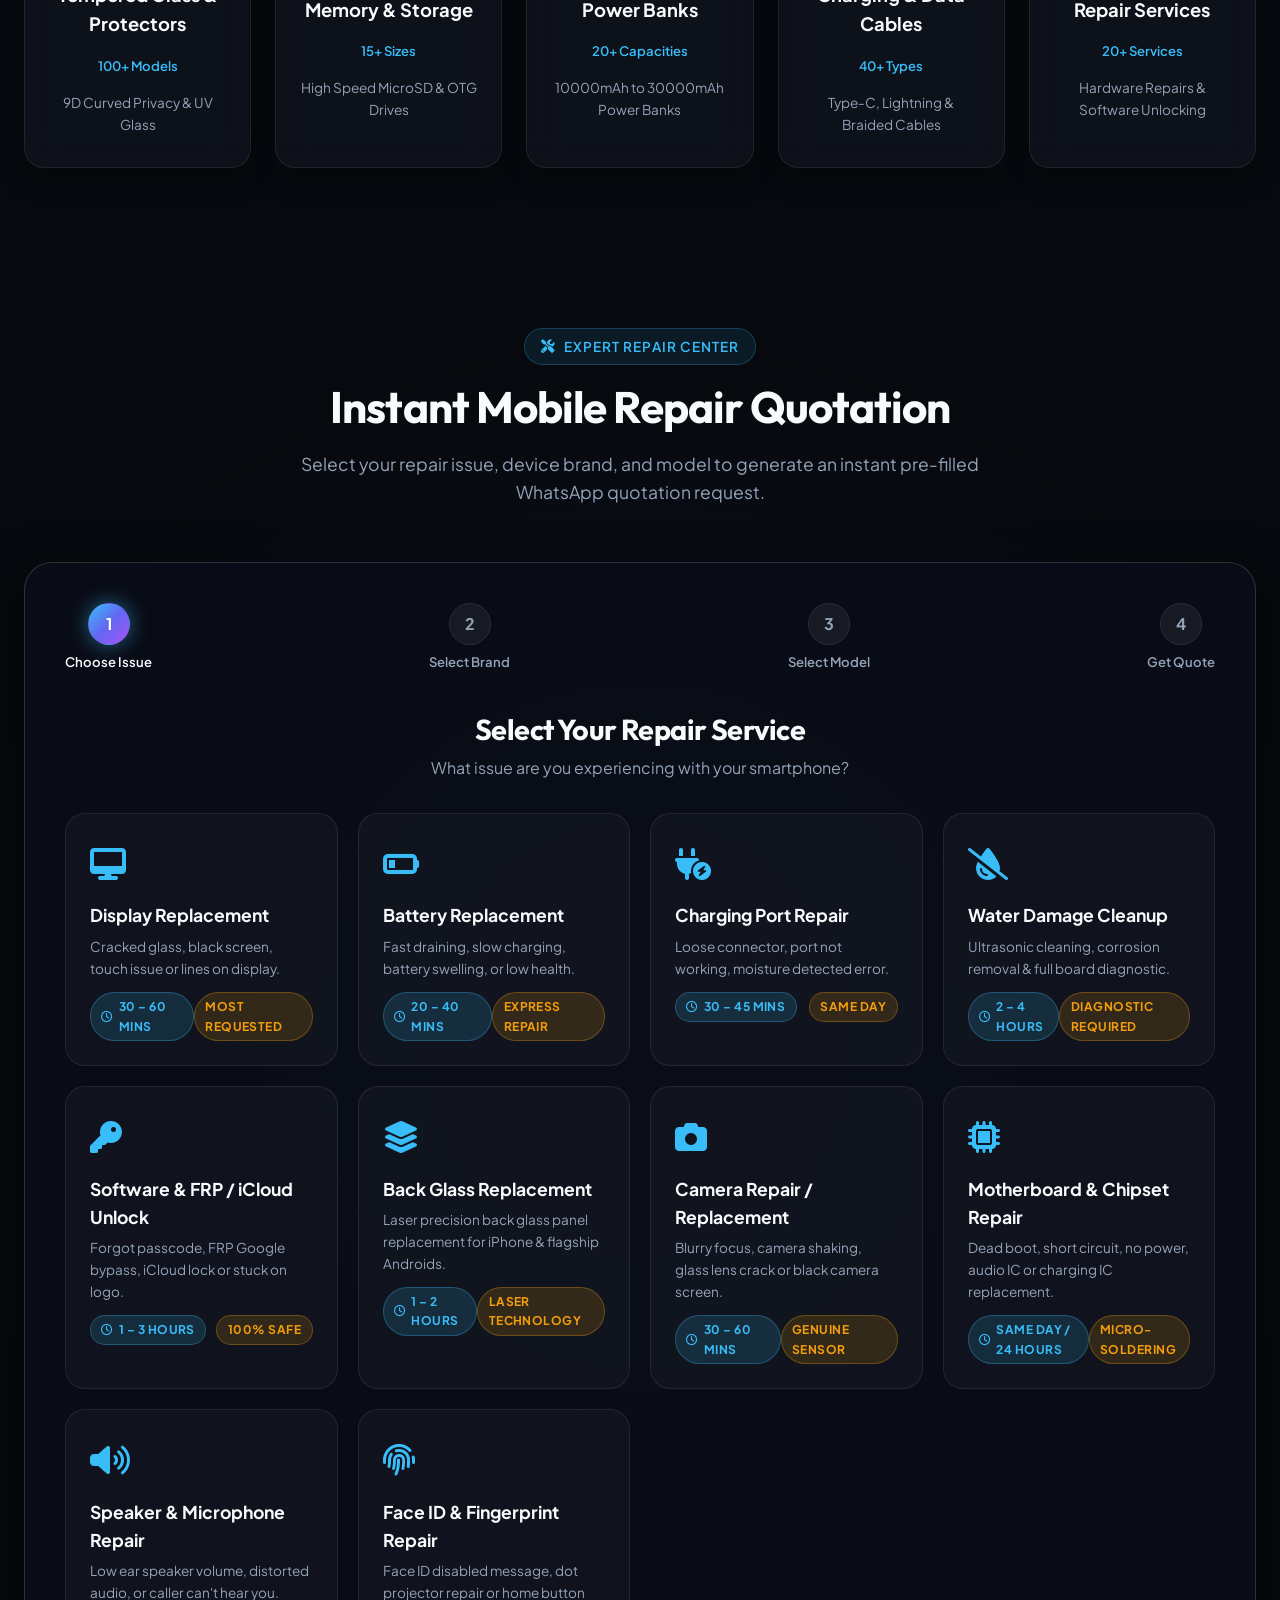
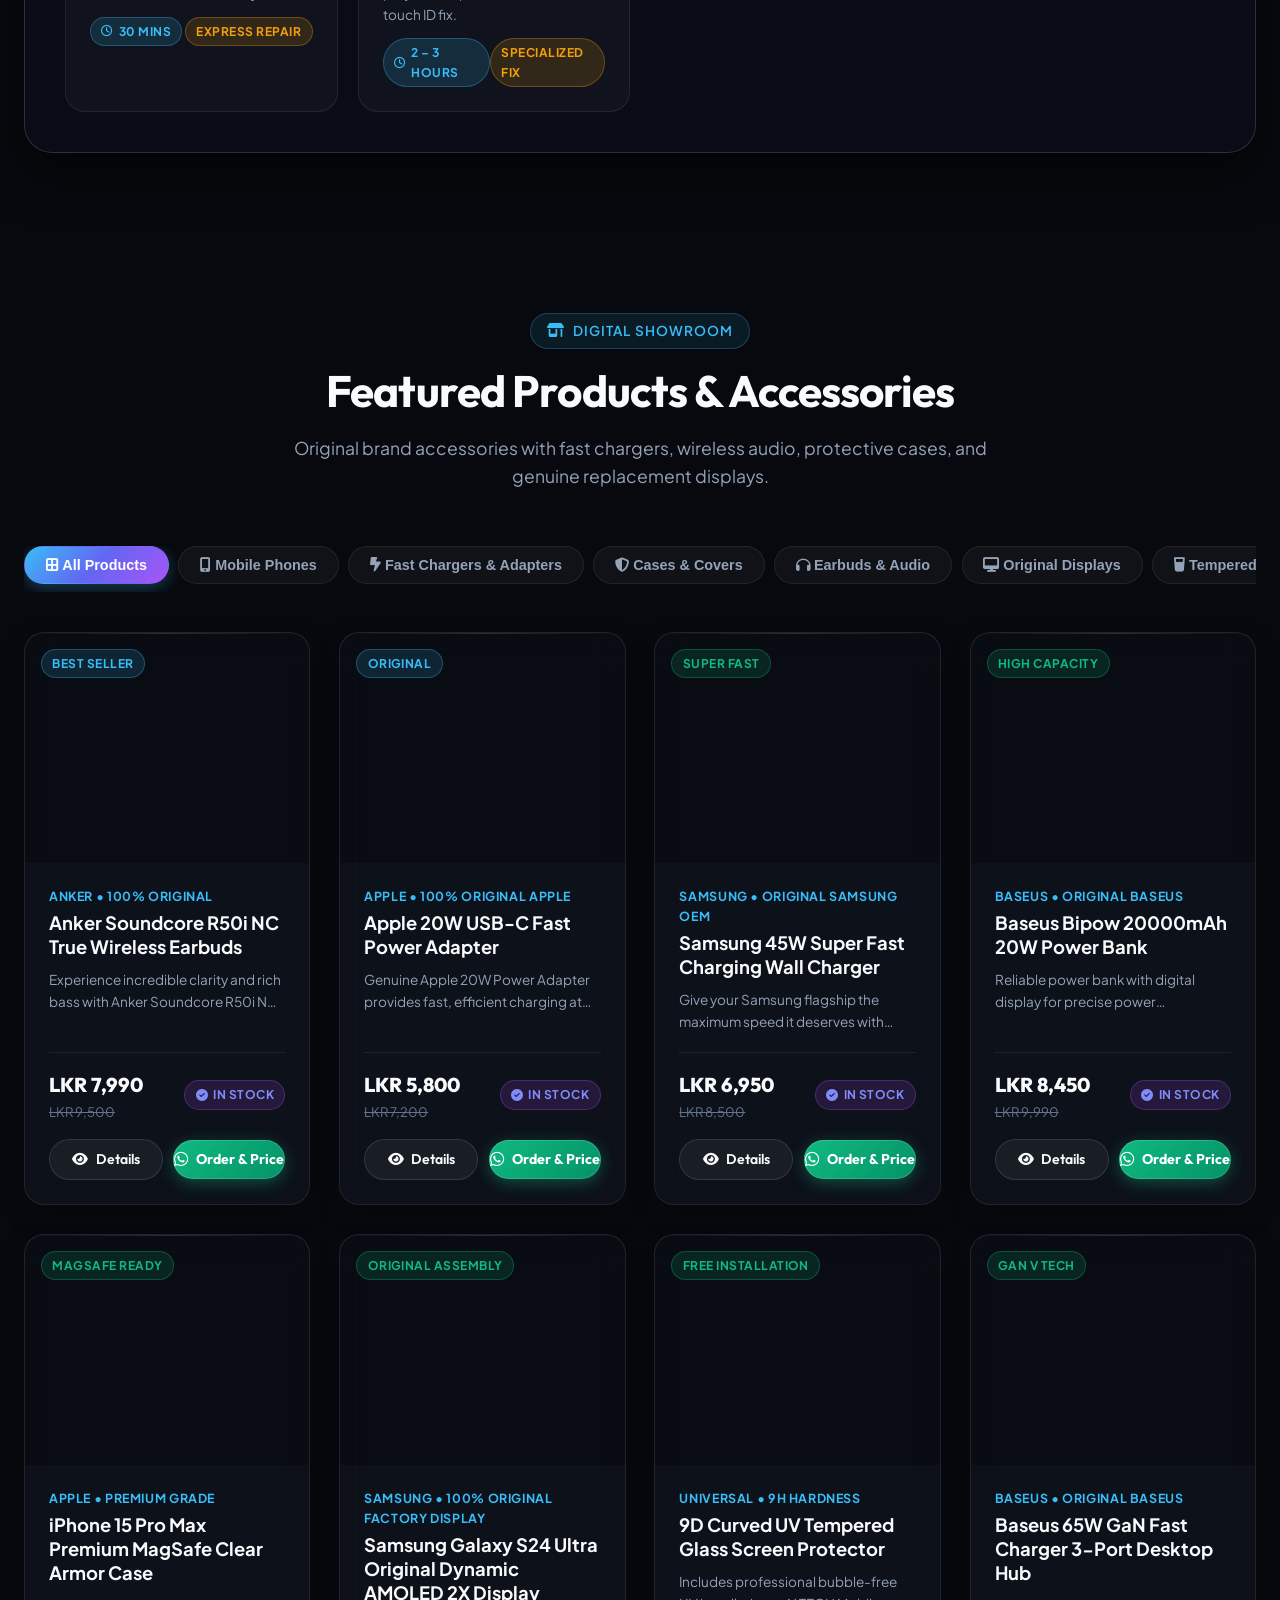
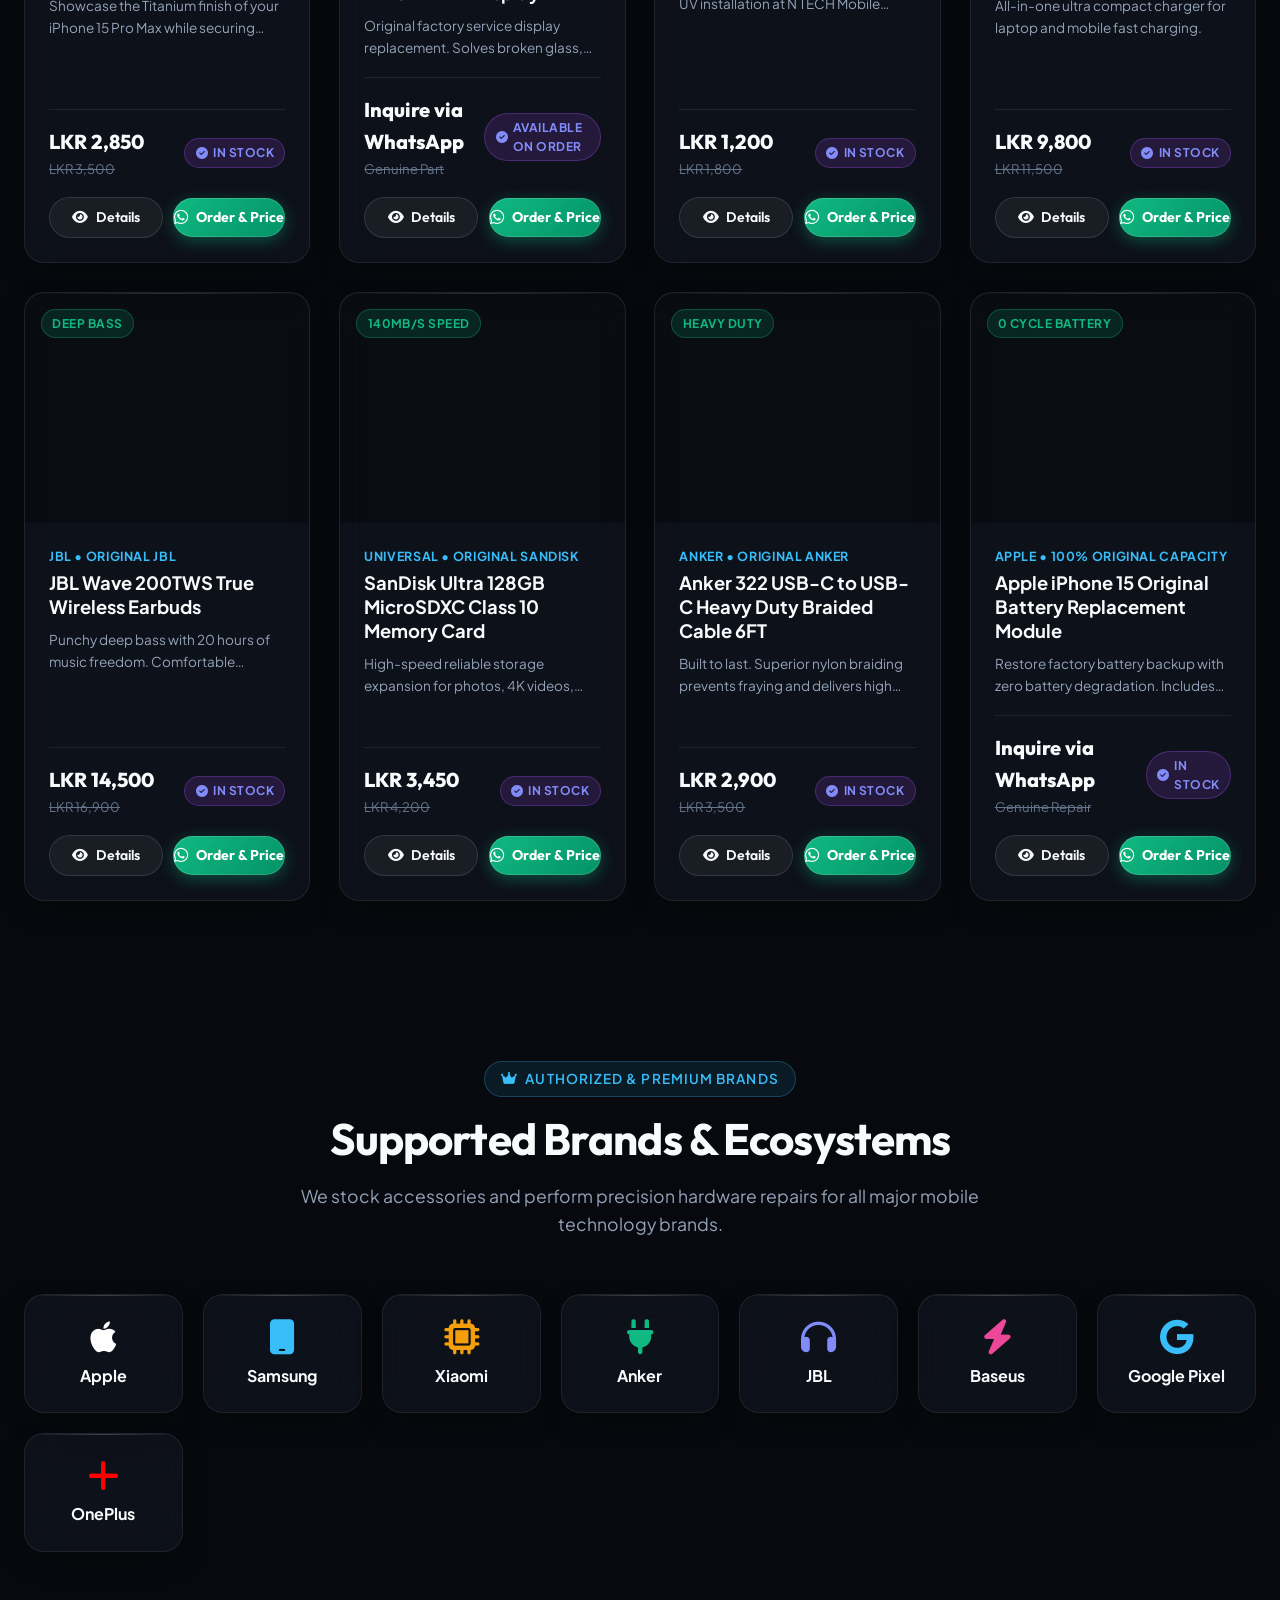
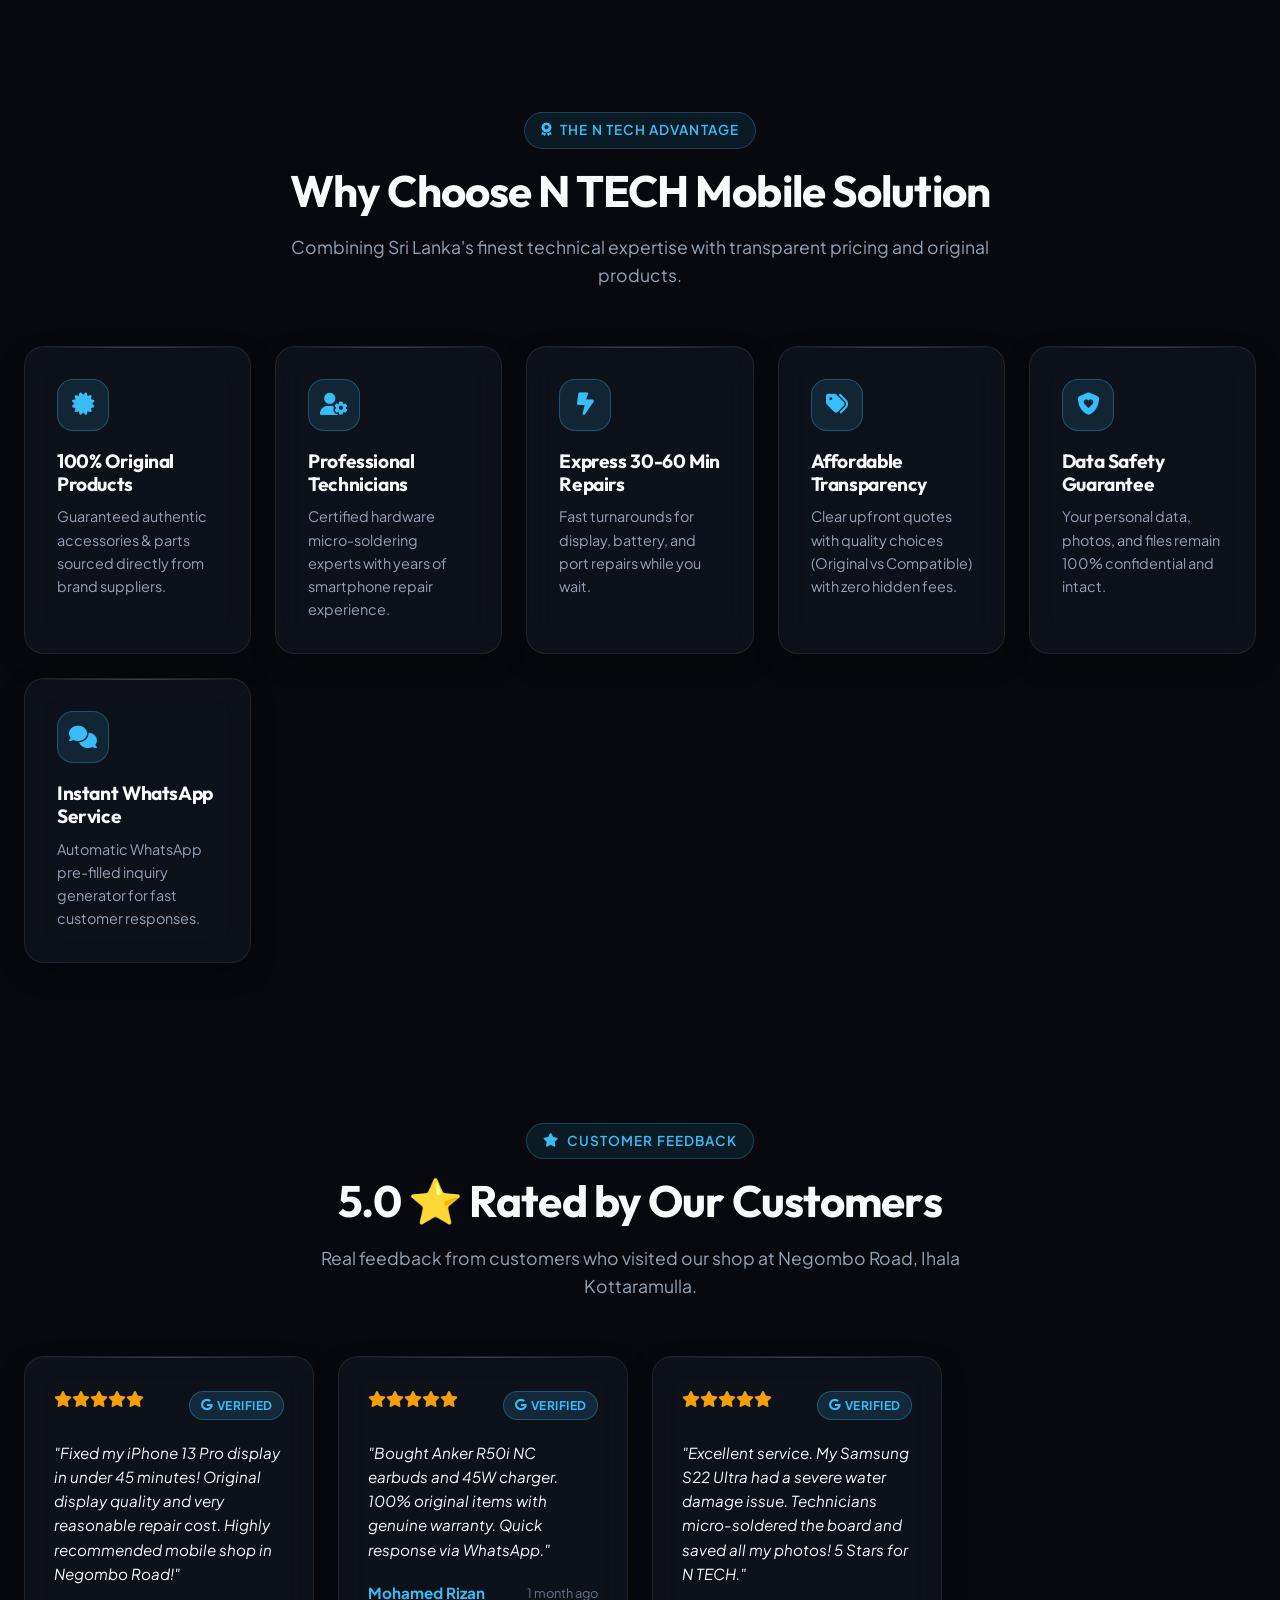
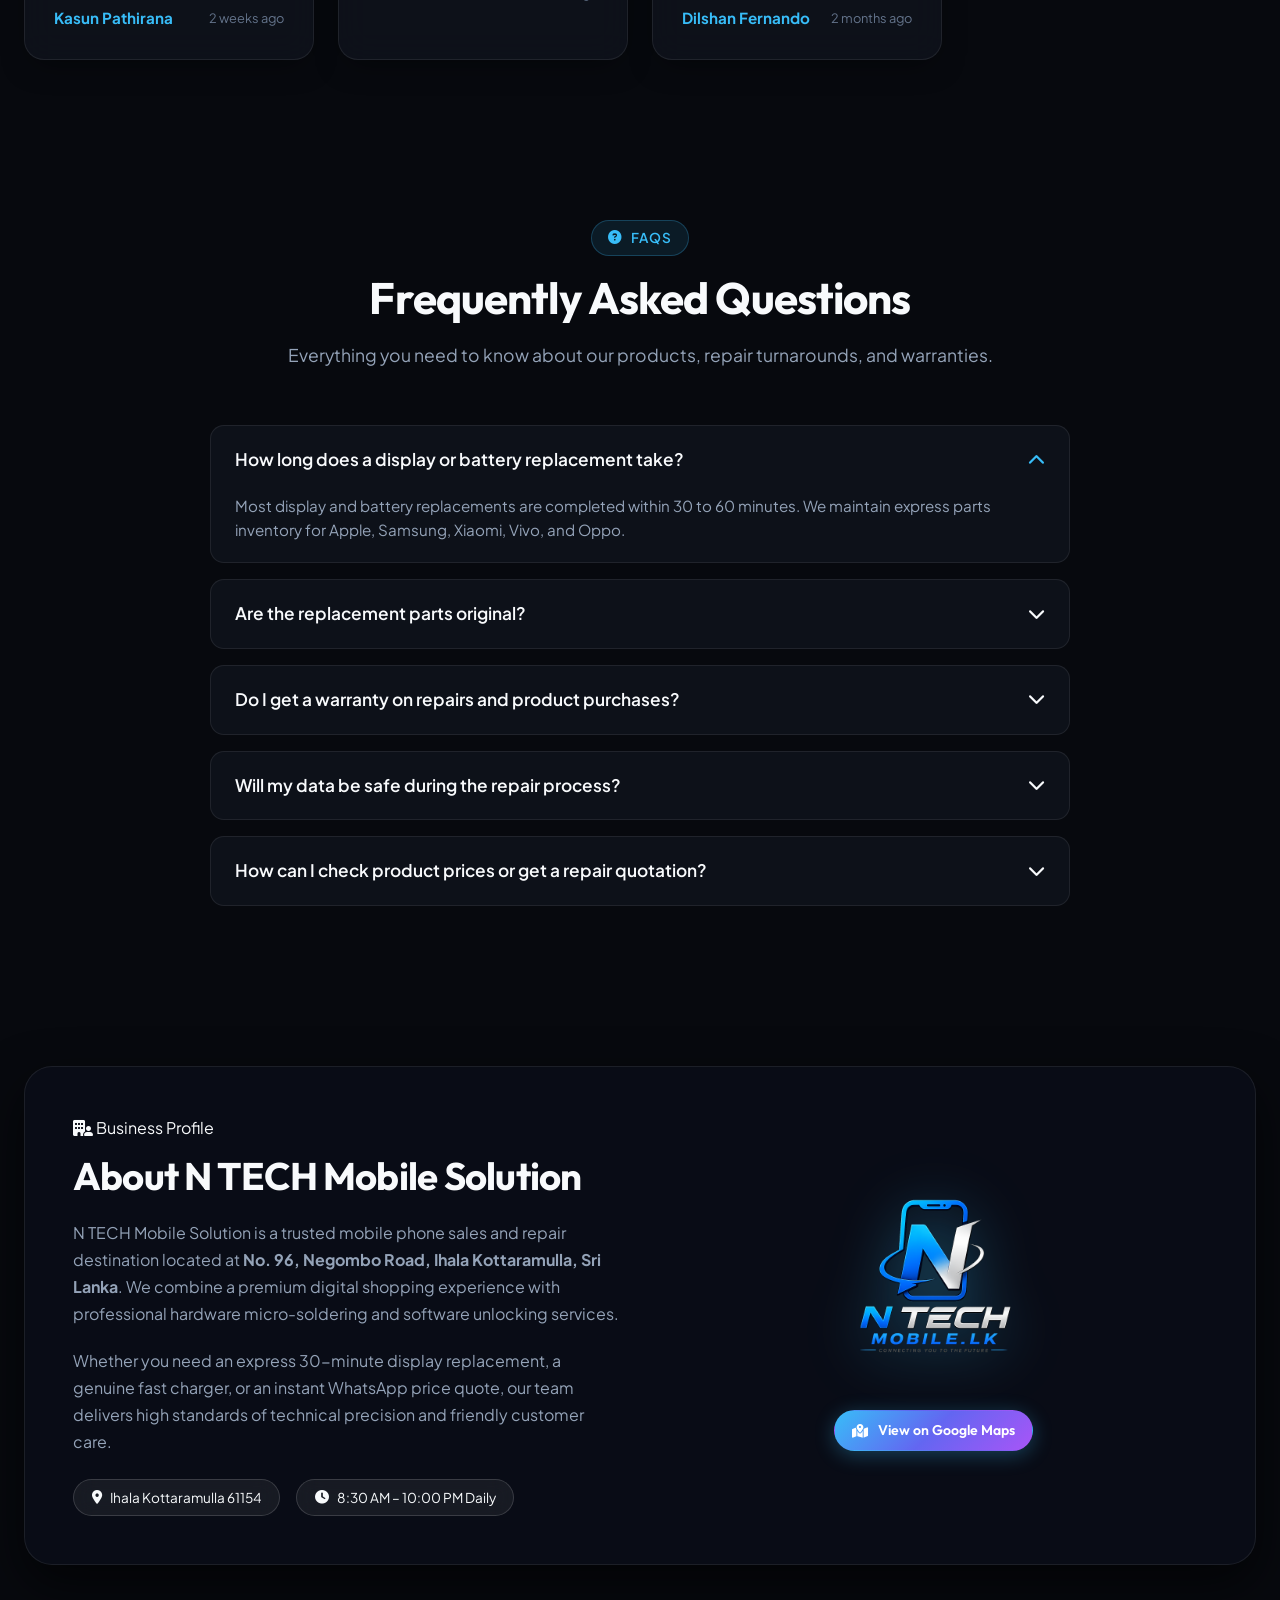
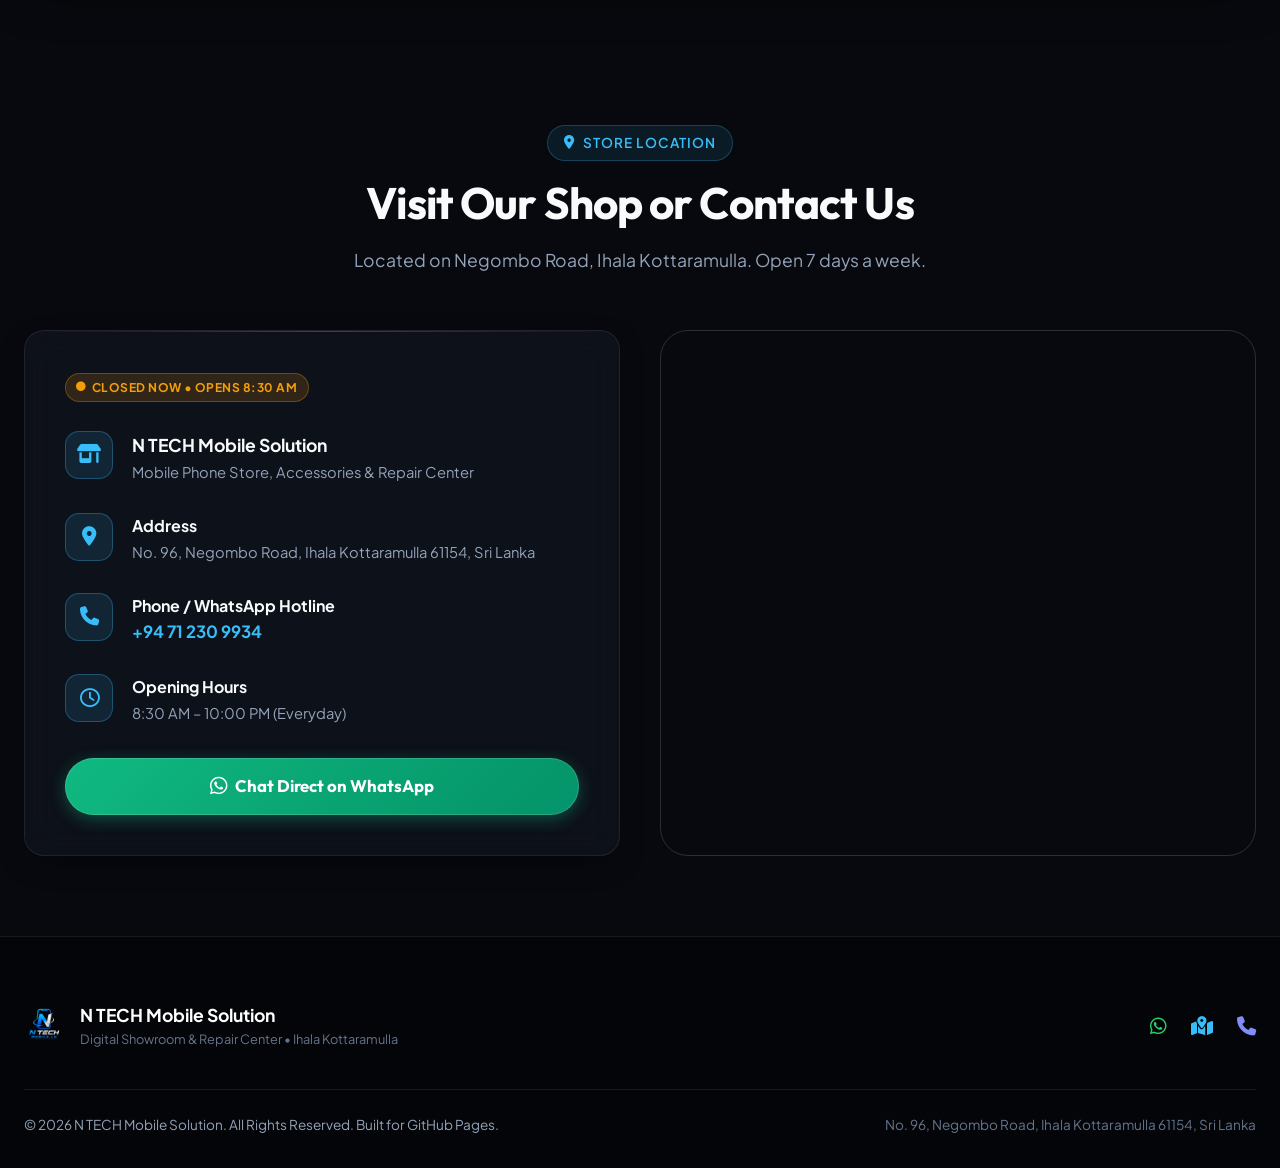
==== commit f4acfd26: "Redesign Chat Direct on WhatsApp button and fix Back-to-Top button positioning on mobile" ====
--- a/index.html
+++ b/index.html
@@ -347,8 +347,8 @@
                     </div>
 
                     <div style="margin-top: 2rem;">
-                        <a href="https://wa.me/94712309934?text=Hi%20N%20TECH%20Mobile%20Solution,%20I%20would%20like%20to%20visit%20your%20shop." target="_blank" class="btn btn-whatsapp btn-lg shimmer-effect" style="width: 100%;">
-                            <i class="fa-brands fa-whatsapp"></i> Chat Direct on WhatsApp
+                        <a href="https://wa.me/94712309934?text=Hi%20N%20TECH%20Mobile%20Solution,%20I%20would%20like%20to%20visit%20your%20shop." target="_blank" class="btn-order-whatsapp shimmer-effect" style="width: 100%; padding: 0.95rem 1.5rem; font-size: 1.05rem;">
+                            <i class="fa-brands fa-whatsapp" style="font-size: 1.25rem;"></i> Chat Direct on WhatsApp
                         </a>
                     </div>
                 </div>
@@ -397,7 +397,7 @@
         <i class="fa-brands fa-whatsapp"></i>
     </a>
 
-    <button id="backToTopBtn" style="position: fixed; bottom: 2rem; left: 2rem; z-index: 1000; width: 44px; height: 44px; border-radius: 50%; background: rgba(255,255,255,0.1); border: 1px solid var(--border-glass-light); color: #fff; display: none; align-items: center; justify-content: center; cursor: pointer;" title="Back to Top">
+    <button id="backToTopBtn" class="back-to-top-btn" title="Back to Top">
         <i class="fa-solid fa-arrow-up"></i>
     </button>
 
--- a/css/components.css
+++ b/css/components.css
@@ -958,8 +958,75 @@
 
 .product-actions {
     display: flex;
-    gap: 0.5rem;
-    margin-top: 1rem;
+    gap: 0.65rem;
+    margin-top: 1.1rem;
+    align-items: center;
+}
+
+.btn-order-whatsapp {
+    flex: 1;
+    background: linear-gradient(135deg, #10b981 0%, #059669 45%, #0284c7 100%);
+    background-size: 200% 200%;
+    color: #ffffff !important;
+    font-family: var(--font-heading);
+    font-weight: 700;
+    font-size: 0.88rem;
+    padding: 0.65rem 0.9rem;
+    border-radius: var(--radius-full);
+    border: none;
+    cursor: pointer;
+    display: inline-flex;
+    align-items: center;
+    justify-content: center;
+    gap: 0.45rem;
+    text-decoration: none;
+    box-shadow: 0 4px 16px rgba(16, 185, 129, 0.38), 0 0 0 1px rgba(255, 255, 255, 0.15) inset;
+    transition: all 0.3s cubic-bezier(0.4, 0, 0.2, 1);
+    position: relative;
+    overflow: hidden;
+    white-space: nowrap;
+}
+
+.btn-order-whatsapp:hover {
+    background-position: 100% 0;
+    transform: translateY(-2px);
+    box-shadow: 0 8px 25px rgba(16, 185, 129, 0.55), 0 0 18px rgba(56, 189, 248, 0.45);
+}
+
+.btn-order-whatsapp i {
+    font-size: 1.05rem;
+    transition: transform 0.25s ease;
+}
+
+.btn-order-whatsapp:hover i {
+    transform: scale(1.15) rotate(-8deg);
+}
+
+.btn-view-details {
+    flex: 1;
+    background: rgba(255, 255, 255, 0.05);
+    border: 1px solid rgba(255, 255, 255, 0.12);
+    color: var(--text-main);
+    font-family: var(--font-heading);
+    font-weight: 600;
+    font-size: 0.88rem;
+    padding: 0.65rem 0.9rem;
+    border-radius: var(--radius-full);
+    cursor: pointer;
+    display: inline-flex;
+    align-items: center;
+    justify-content: center;
+    gap: 0.45rem;
+    transition: all 0.25s ease;
+    white-space: nowrap;
+}
+
+.btn-view-details:hover {
+    background: rgba(56, 189, 248, 0.12);
+    border-color: rgba(56, 189, 248, 0.4);
+    color: #ffffff;
+    box-shadow: 0 0 15px rgba(56, 189, 248, 0.2);
+    transform: translateY(-2px);
 }
 
 /* Product Detail Modal */
@@ -1220,6 +1287,47 @@
     }
 }
 
+/* Back to Top Button */
+.back-to-top-btn {
+    position: fixed;
+    bottom: 2rem;
+    left: 2rem;
+    z-index: 1300;
+    width: 50px;
+    height: 50px;
+    border-radius: 50%;
+    background: rgba(15, 23, 42, 0.85);
+    backdrop-filter: blur(16px);
+    -webkit-backdrop-filter: blur(16px);
+    border: 1px solid rgba(56, 189, 248, 0.35);
+    color: var(--accent-cyan);
+    display: none;
+    align-items: center;
+    justify-content: center;
+    cursor: pointer;
+    font-size: 1.1rem;
+    box-shadow: 0 8px 25px rgba(0, 0, 0, 0.6);
+    transition: all 0.3s cubic-bezier(0.4, 0, 0.2, 1);
+}
+
+.back-to-top-btn:hover {
+    background: rgba(56, 189, 248, 0.22);
+    border-color: var(--accent-cyan);
+    color: #ffffff;
+    transform: translateY(-3px) scale(1.05);
+    box-shadow: 0 12px 30px rgba(56, 189, 248, 0.45);
+}
+
+@media (max-width: 768px) {
+    .back-to-top-btn {
+        bottom: 5rem;
+        left: 1.2rem;
+        width: 48px;
+        height: 48px;
+        font-size: 1rem;
+    }
+}
+
 /* Footer */
 .site-footer {
     background: #040508;
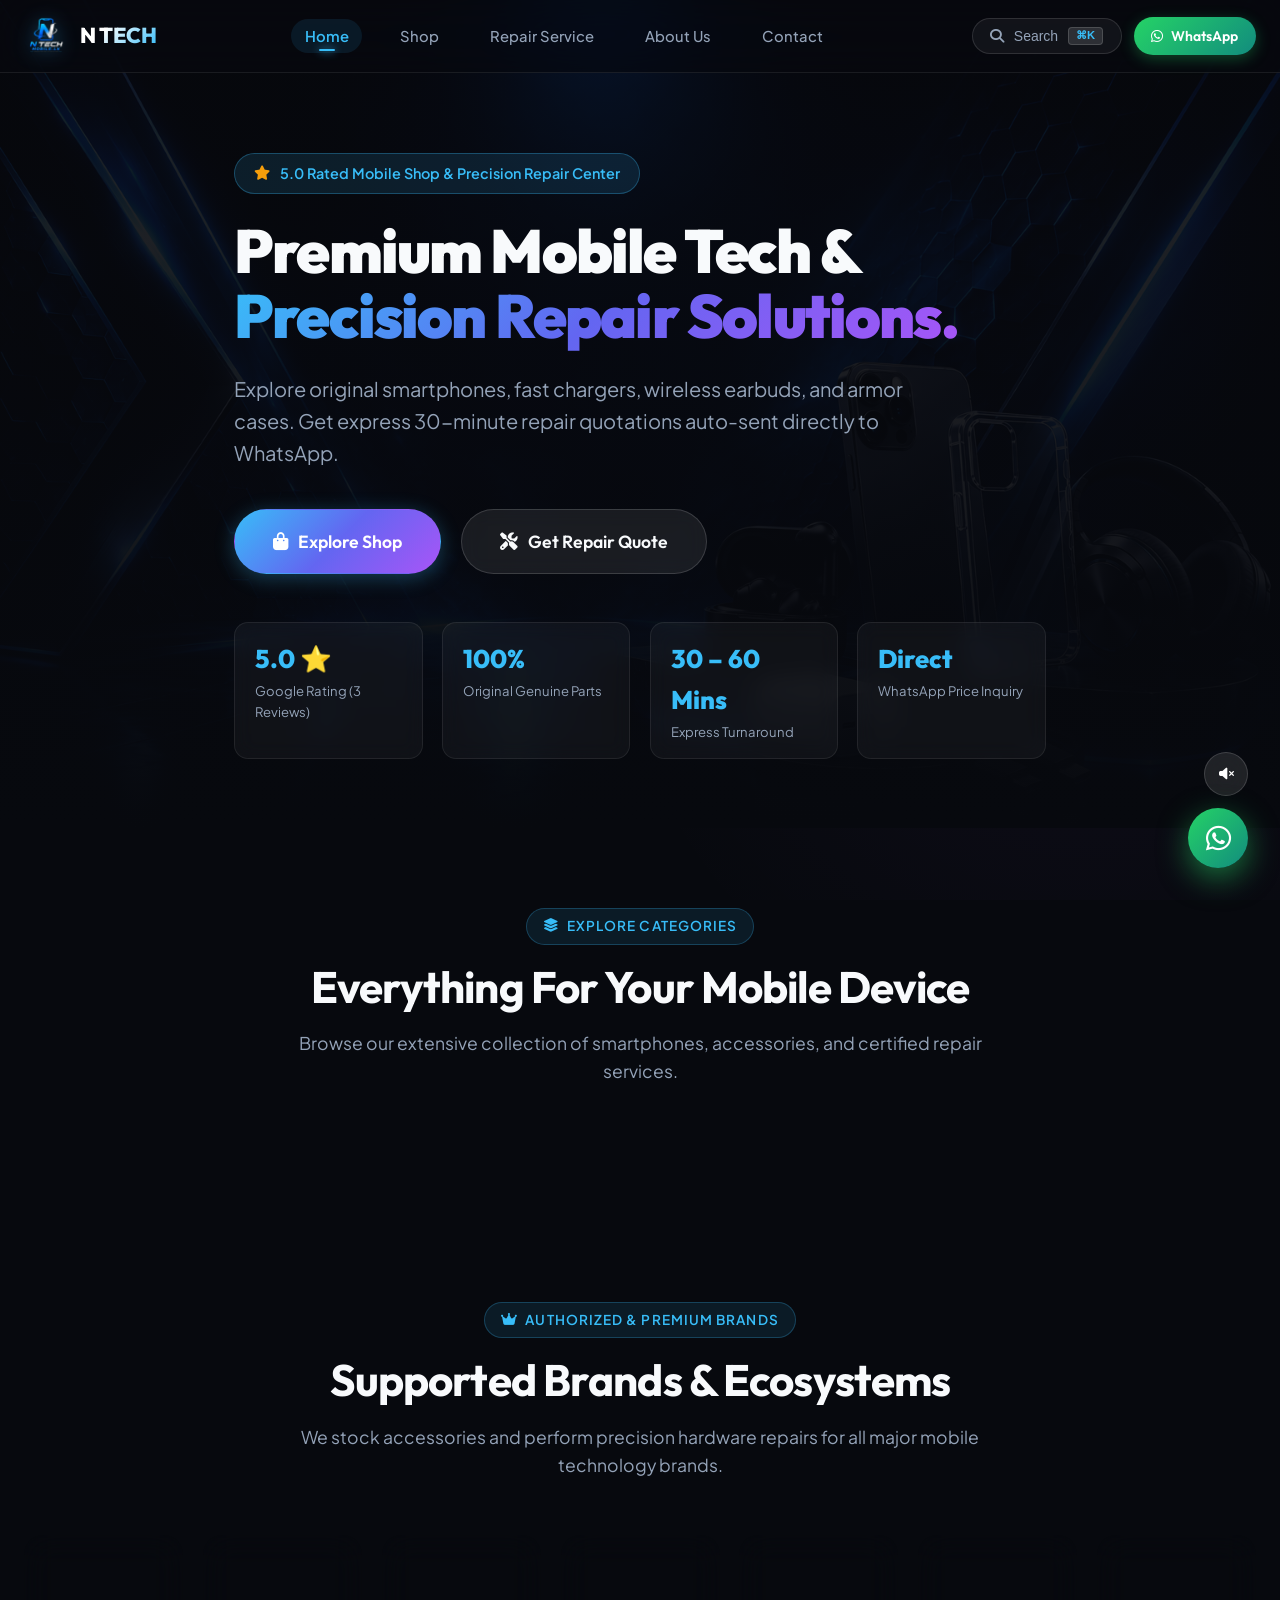
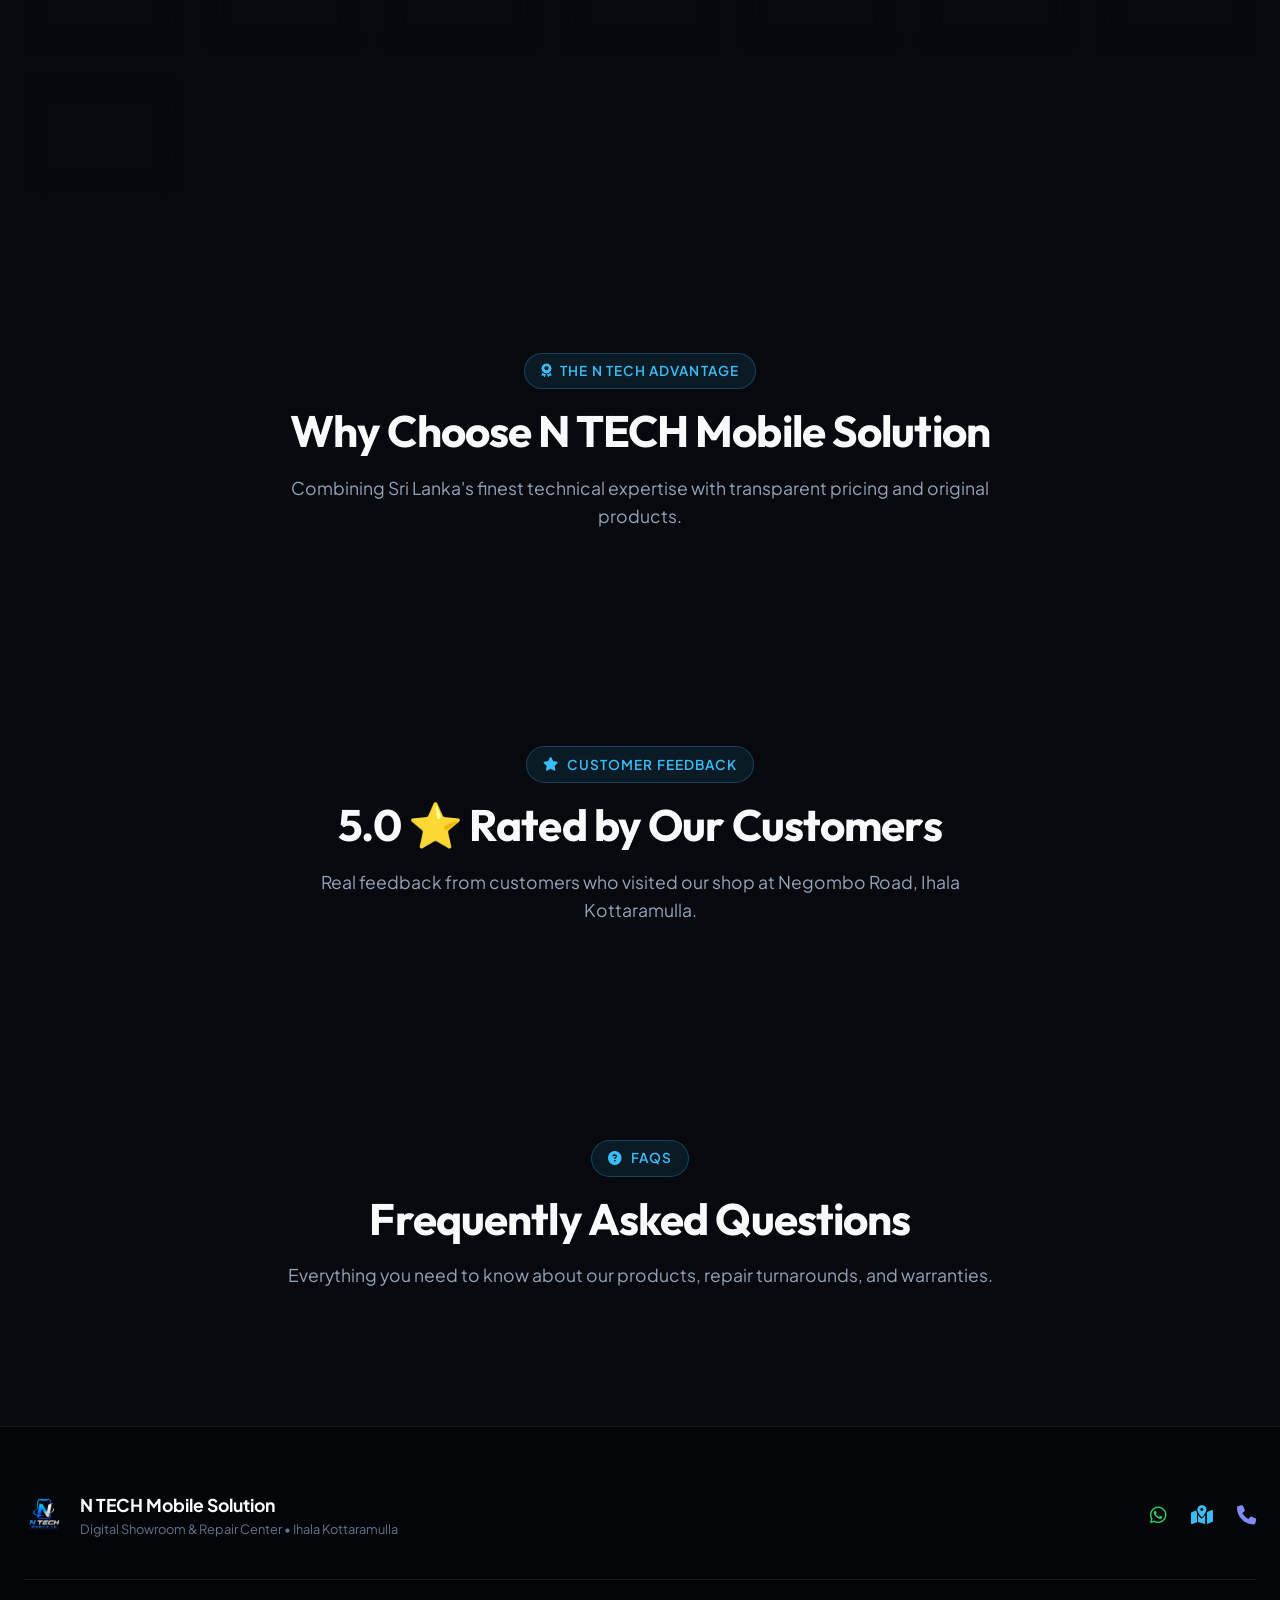
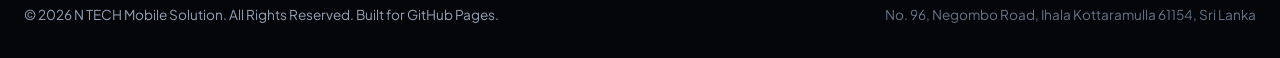
==== commit 2153f01c: "Fix mobile menu toggle reactivity with inline onclick handler, pointer-events reset on icon, and z-i" ====
--- a/index.html
+++ b/index.html
@@ -33,18 +33,17 @@
     <header class="site-header">
         <div class="container">
             <nav class="navbar">
-                <a href="#" class="brand-logo">
+                <a href="index.html" class="brand-logo">
                     <img src="./logo/favicon_io/apple-touch-icon.png" alt="N TECH Logo" onerror="this.onerror=null; this.src='./logo/favicon_io/android-chrome-192x192.png';">
                     <span class="brand-name">N TECH</span>
                 </a>
 
                 <ul class="nav-menu">
-                    <li><a href="#" class="nav-link active">Home</a></li>
-                    <li><a href="#shop" class="nav-link">Shop</a></li>
-                    <li><a href="#repair" class="nav-link">Repair Service</a></li>
-                    <li><a href="#categories" class="nav-link">Categories</a></li>
-                    <li><a href="#about" class="nav-link">About Us</a></li>
-                    <li><a href="#contact" class="nav-link">Contact</a></li>
+                    <li><a href="index.html" class="nav-link active">Home</a></li>
+                    <li><a href="shop.html" class="nav-link">Shop</a></li>
+                    <li><a href="repair.html" class="nav-link">Repair Service</a></li>
+                    <li><a href="about.html#about" class="nav-link">About Us</a></li>
+                    <li><a href="about.html#contact" class="nav-link">Contact</a></li>
                 </ul>
 
                 <div class="nav-actions">
@@ -59,7 +58,7 @@
                         <span>WhatsApp</span>
                     </a>
 
-                    <button class="mobile-menu-toggle" id="mobileMenuToggleBtn" aria-label="Toggle Navigation Menu">
+                    <button class="mobile-menu-toggle" id="mobileMenuToggleBtn" onclick="toggleMobileNav(event)" aria-label="Toggle Navigation Menu">
                         <i class="fa-solid fa-bars"></i>
                     </button>
                 </div>
@@ -96,10 +95,10 @@
             </p>
 
             <div class="hero-btn-group">
-                <a href="#shop" class="btn btn-primary btn-lg shimmer-effect">
+                <a href="shop.html" class="btn btn-primary btn-lg shimmer-effect">
                     <i class="fa-solid fa-bag-shopping"></i> Explore Shop
                 </a>
-                <a href="#repair" class="btn btn-secondary btn-lg">
+                <a href="repair.html" class="btn btn-secondary btn-lg">
                     <i class="fa-solid fa-screwdriver-wrench"></i> Get Repair Quote
                 </a>
             </div>
@@ -153,49 +152,6 @@
             </div>
         </div>
     </section>
-
-    <!-- REPAIR SERVICE & STEP-BY-STEP QUOTATION WIZARD -->
-    <section class="section-padding repair-section-wrapper" id="repair">
-        <div class="container">
-            <div class="section-header">
-                <span class="tag"><i class="fa-solid fa-screwdriver-wrench"></i> Expert Repair Center</span>
-                <h2>Instant Mobile Repair Quotation</h2>
-                <p>Select your repair issue, device brand, and model to generate an instant pre-filled WhatsApp quotation request.</p>
-            </div>
-
-            <div class="wizard-container" id="repairWizardBody">
-                <!-- Multi-step Wizard content rendered dynamically -->
-            </div>
-        </div>
-    </section>
-
-    <!-- PRODUCT SHOWROOM SECTION -->
-    <section class="section-padding" id="shop">
-        <div class="container">
-            <div class="section-header">
-                <span class="tag"><i class="fa-solid fa-shop"></i> Digital Showroom</span>
-                <h2>Featured Products & Accessories</h2>
-                <p>Original brand accessories with fast chargers, wireless audio, protective cases, and genuine replacement displays.</p>
-            </div>
-
-            <div class="shop-filters-bar">
-                <div class="category-tabs" id="categoryTabsBar">
-                    <!-- Dynamic category tabs rendered by JS -->
-                </div>
-            </div>
-
-            <div class="product-grid" id="productsGridContainer">
-                <!-- Product cards rendered dynamically -->
-            </div>
-        </div>
-    </section>
-
-    <!-- PRODUCT DETAIL MODAL -->
-    <div class="modal-backdrop" id="productModal">
-        <div class="modal-content-box" id="productModalContent">
-            <!-- Modal Content rendered dynamically -->
-        </div>
-    </div>
 
     <!-- BRAND SHOWCASE SECTION -->
     <section class="section-padding">
@@ -264,121 +220,24 @@
         </div>
     </section>
 
-    <!-- ABOUT SECTION -->
-    <section class="section-padding" id="about">
-        <div class="container">
-            <div class="glass-container" style="padding: 3rem;">
-                <div class="about-grid contact-wrapper">
-                    <div>
-                        <span class="tag"><i class="fa-solid fa-building-user"></i> Business Profile</span>
-                        <h2 style="font-size: 2.4rem; margin-top: 0.8rem; margin-bottom: 1.2rem;">About N TECH Mobile Solution</h2>
-                        <p style="color: var(--text-muted); line-height: 1.7; margin-bottom: 1.2rem;">
-                            N TECH Mobile Solution is a trusted mobile phone sales and repair destination located at <strong>No. 96, Negombo Road, Ihala Kottaramulla, Sri Lanka</strong>. We combine a premium digital shopping experience with professional hardware micro-soldering and software unlocking services.
-                        </p>
-                        <p style="color: var(--text-muted); line-height: 1.7; margin-bottom: 1.5rem;">
-                            Whether you need an express 30-minute display replacement, a genuine fast charger, or an instant WhatsApp price quote, our team delivers high standards of technical precision and friendly customer care.
-                        </p>
-
-                        <div style="display: flex; gap: 1rem; flex-wrap: wrap;">
-                            <div class="glass-pill"><i class="fa-solid fa-location-dot"></i> Ihala Kottaramulla 61154</div>
-                            <div class="glass-pill"><i class="fa-solid fa-clock"></i> 8:30 AM – 10:00 PM Daily</div>
-                        </div>
-                    </div>
-                    <div style="text-align: center;">
-                        <img src="./logo/favicon_io/android-chrome-512x512.png" alt="N TECH Mobile Solution Shop Logo" style="max-width: 200px; width: 100%; filter: drop-shadow(0 10px 30px rgba(56, 189, 248, 0.4)); margin-bottom: 1.5rem;" onerror="this.onerror=null; this.src='./logo/favicon_io/android-chrome-192x192.png';">
-                        <div style="display: flex; justify-content: center; gap: 1rem;">
-                            <a href="https://maps.app.goo.gl/EK1Euto6gXmWAENE9" target="_blank" class="btn btn-primary btn-sm">
-                                <i class="fa-solid fa-map-location-dot"></i> View on Google Maps
-                            </a>
-                        </div>
-                    </div>
-                </div>
-            </div>
-        </div>
-    </section>
-
-    <!-- CONTACT & LOCATION SECTION -->
-    <section class="section-padding" id="contact">
-        <div class="container">
-            <div class="section-header">
-                <span class="tag"><i class="fa-solid fa-location-dot"></i> Store Location</span>
-                <h2>Visit Our Shop or Contact Us</h2>
-                <p>Located on Negombo Road, Ihala Kottaramulla. Open 7 days a week.</p>
-            </div>
-
-            <div class="contact-wrapper">
-                <div class="glass-card contact-info-card">
-                    <div id="liveHoursBadge" style="margin-bottom: 1.8rem;">
-                        <!-- Live opening hours badge -->
-                    </div>
-
-                    <div class="contact-detail-item">
-                        <div class="contact-detail-icon"><i class="fa-solid fa-shop"></i></div>
-                        <div>
-                            <strong style="display: block; font-size: 1.1rem;">N TECH Mobile Solution</strong>
-                            <span style="color: var(--text-muted); font-size: 0.92rem;">Mobile Phone Store, Accessories & Repair Center</span>
-                        </div>
-                    </div>
-
-                    <div class="contact-detail-item">
-                        <div class="contact-detail-icon"><i class="fa-solid fa-location-dot"></i></div>
-                        <div>
-                            <strong style="display: block; font-size: 1rem;">Address</strong>
-                            <span style="color: var(--text-muted); font-size: 0.92rem;">No. 96, Negombo Road, Ihala Kottaramulla 61154, Sri Lanka</span>
-                        </div>
-                    </div>
-
-                    <div class="contact-detail-item">
-                        <div class="contact-detail-icon"><i class="fa-solid fa-phone"></i></div>
-                        <div>
-                            <strong style="display: block; font-size: 1rem;">Phone / WhatsApp Hotline</strong>
-                            <a href="https://wa.me/94712309934" target="_blank" style="color: var(--accent-cyan); font-size: 1.05rem; font-weight: 700; text-decoration: none;">
-                                +94 71 230 9934
-                            </a>
-                        </div>
-                    </div>
-
-                    <div class="contact-detail-item">
-                        <div class="contact-detail-icon"><i class="fa-regular fa-clock"></i></div>
-                        <div>
-                            <strong style="display: block; font-size: 1rem;">Opening Hours</strong>
-                            <span style="color: var(--text-muted); font-size: 0.92rem;">8:30 AM – 10:00 PM (Everyday)</span>
-                        </div>
-                    </div>
-
-                    <div style="margin-top: 2rem;">
-                        <a href="https://wa.me/94712309934?text=Hi%20N%20TECH%20Mobile%20Solution,%20I%20would%20like%20to%20visit%20your%20shop." target="_blank" class="btn-order-whatsapp shimmer-effect" style="width: 100%; padding: 0.95rem 1.5rem; font-size: 1.05rem;">
-                            <i class="fa-brands fa-whatsapp" style="font-size: 1.25rem;"></i> Chat Direct on WhatsApp
-                        </a>
-                    </div>
-                </div>
-
-                <div class="map-container">
-                    <iframe 
-                        src="https://www.google.com/maps/embed?pb=!1m18!1m12!1m3!1d3956.766984814864!2d79.8707585!3d7.3799911!2m3!1f0!2f0!3f0!3m2!1i1024!2i768!4f13.1!3m3!1m2!1s0x3ae2c30a9f3a6897%3A0x40c5d64a2f8ee4b8!2sN%20TECH%20Mobile%20Solution!5e0!3m2!1sen!2slk!4v1700000000000!5m2!1sen!2slk" 
-                        width="100%" 
-                        height="100%" 
-                        style="border:0; min-height: 380px; filter: drop-shadow(0 0 10px rgba(0,0,0,0.5));" 
-                        allowfullscreen="" 
-                        loading="lazy" 
-                        referrerpolicy="no-referrer-when-downgrade">
-                    </iframe>
-                </div>
-            </div>
-        </div>
-    </section>
+    <!-- PRODUCT DETAIL MODAL (needed for search results on home page) -->
+    <div class="modal-backdrop" id="productModal">
+        <div class="modal-content-box" id="productModalContent">
+            <!-- Modal Content rendered dynamically -->
+        </div>
+    </div>
 
     <!-- MOBILE BOTTOM NAVIGATION BAR -->
     <div class="mobile-bottom-bar">
-        <a href="#home" class="mobile-bottom-item active">
+        <a href="index.html" class="mobile-bottom-item active">
             <i class="fa-solid fa-house"></i>
             <span>Home</span>
         </a>
-        <a href="#shop" class="mobile-bottom-item">
+        <a href="shop.html" class="mobile-bottom-item">
             <i class="fa-solid fa-bag-shopping"></i>
             <span>Shop</span>
         </a>
-        <a href="#repair" class="mobile-bottom-item">
+        <a href="repair.html" class="mobile-bottom-item">
             <i class="fa-solid fa-screwdriver-wrench"></i>
             <span>Repair</span>
         </a>
--- a/css/components.css
+++ b/css/components.css
@@ -186,6 +186,10 @@
     transition: all 0.2s ease;
 }
 
+.mobile-menu-toggle i {
+    pointer-events: none;
+}
+
 .mobile-menu-toggle:hover {
     background: rgba(56, 189, 248, 0.15);
     color: var(--accent-cyan);
@@ -201,18 +205,20 @@
     .nav-menu {
         display: none;
         position: absolute;
-        top: 72px;
+        top: 100%;
         left: 0;
         right: 0;
+        width: 100%;
         flex-direction: column;
         align-items: stretch;
-        background: rgba(7, 9, 14, 0.96);
+        background: rgba(7, 9, 14, 0.98);
         backdrop-filter: blur(24px);
         -webkit-backdrop-filter: blur(24px);
         padding: 1.25rem 1.5rem;
         border-bottom: 1px solid rgba(56, 189, 248, 0.2);
         box-shadow: 0 20px 40px rgba(0, 0, 0, 0.85);
         gap: 0.5rem;
+        z-index: 9999 !important;
     }
 
     .nav-menu.active {
@@ -1290,17 +1296,17 @@
 /* Back to Top Button */
 .back-to-top-btn {
     position: fixed;
-    bottom: 2rem;
-    left: 2rem;
+    bottom: 2.5rem;
+    left: 2.5rem;
     z-index: 1300;
-    width: 50px;
-    height: 50px;
-    border-radius: 50%;
-    background: rgba(15, 23, 42, 0.85);
+    width: 48px;
+    height: 48px;
+    border-radius: 50% !important;
+    background: rgba(15, 23, 42, 0.9) !important;
     backdrop-filter: blur(16px);
     -webkit-backdrop-filter: blur(16px);
-    border: 1px solid rgba(56, 189, 248, 0.35);
-    color: var(--accent-cyan);
+    border: 1px solid rgba(56, 189, 248, 0.4) !important;
+    color: var(--accent-cyan) !important;
     display: none;
     align-items: center;
     justify-content: center;
@@ -1308,23 +1314,22 @@
     font-size: 1.1rem;
     box-shadow: 0 8px 25px rgba(0, 0, 0, 0.6);
     transition: all 0.3s cubic-bezier(0.4, 0, 0.2, 1);
+    -webkit-appearance: none;
+    appearance: none;
+    outline: none;
 }
 
 .back-to-top-btn:hover {
-    background: rgba(56, 189, 248, 0.22);
-    border-color: var(--accent-cyan);
-    color: #ffffff;
-    transform: translateY(-3px) scale(1.05);
-    box-shadow: 0 12px 30px rgba(56, 189, 248, 0.45);
+    background: rgba(56, 189, 248, 0.25) !important;
+    border-color: var(--accent-cyan) !important;
+    color: #ffffff !important;
+    transform: translateY(-3px) scale(1.06);
+    box-shadow: 0 12px 30px rgba(56, 189, 248, 0.5);
 }
 
 @media (max-width: 768px) {
     .back-to-top-btn {
-        bottom: 5rem;
-        left: 1.2rem;
-        width: 48px;
-        height: 48px;
-        font-size: 1rem;
+        display: none !important;
     }
 }
 
@@ -1368,3 +1373,77 @@
         padding: 1.5rem 1.2rem;
     }
 }
+
+/* ============================================================
+   PAGE HERO BANNER — Inner pages (Shop, Repair, About)
+   ============================================================ */
+.page-hero-banner {
+    padding: 7rem 0 3.5rem;
+    background: linear-gradient(160deg,
+        rgba(7, 9, 14, 0.95) 0%,
+        rgba(12, 20, 40, 0.9) 50%,
+        rgba(7, 9, 14, 0.95) 100%);
+    position: relative;
+    overflow: hidden;
+    border-bottom: 1px solid rgba(56, 189, 248, 0.12);
+    text-align: center;
+}
+
+.page-hero-banner::before {
+    content: '';
+    position: absolute;
+    inset: 0;
+    background:
+        radial-gradient(ellipse 80% 60% at 50% 0%, rgba(56, 189, 248, 0.08) 0%, transparent 70%),
+        radial-gradient(ellipse 50% 40% at 20% 100%, rgba(139, 92, 246, 0.06) 0%, transparent 60%);
+    pointer-events: none;
+}
+
+.page-hero-banner .container {
+    position: relative;
+    z-index: 1;
+}
+
+.page-hero-banner .tag {
+    display: inline-flex;
+    align-items: center;
+    gap: 0.5rem;
+    background: rgba(56, 189, 248, 0.1);
+    border: 1px solid rgba(56, 189, 248, 0.25);
+    color: var(--accent-cyan);
+    padding: 0.4rem 1.1rem;
+    border-radius: 100px;
+    font-size: 0.9rem;
+    font-weight: 600;
+    letter-spacing: 0.02em;
+    margin-bottom: 1.2rem;
+}
+
+.page-hero-banner h1 {
+    font-size: clamp(2rem, 5vw, 3.2rem);
+    font-weight: 800;
+    line-height: 1.15;
+    margin-bottom: 1rem;
+    color: #fff;
+}
+
+.page-hero-banner p {
+    font-size: 1.1rem;
+    color: var(--text-muted);
+    max-width: 660px;
+    margin: 0 auto;
+    line-height: 1.7;
+}
+
+@media (max-width: 480px) {
+    .page-hero-banner {
+        padding: 5.5rem 0 2.5rem;
+    }
+    .page-hero-banner h1 {
+        font-size: 1.8rem;
+    }
+    .page-hero-banner p {
+        font-size: 0.95rem;
+    }
+}
+
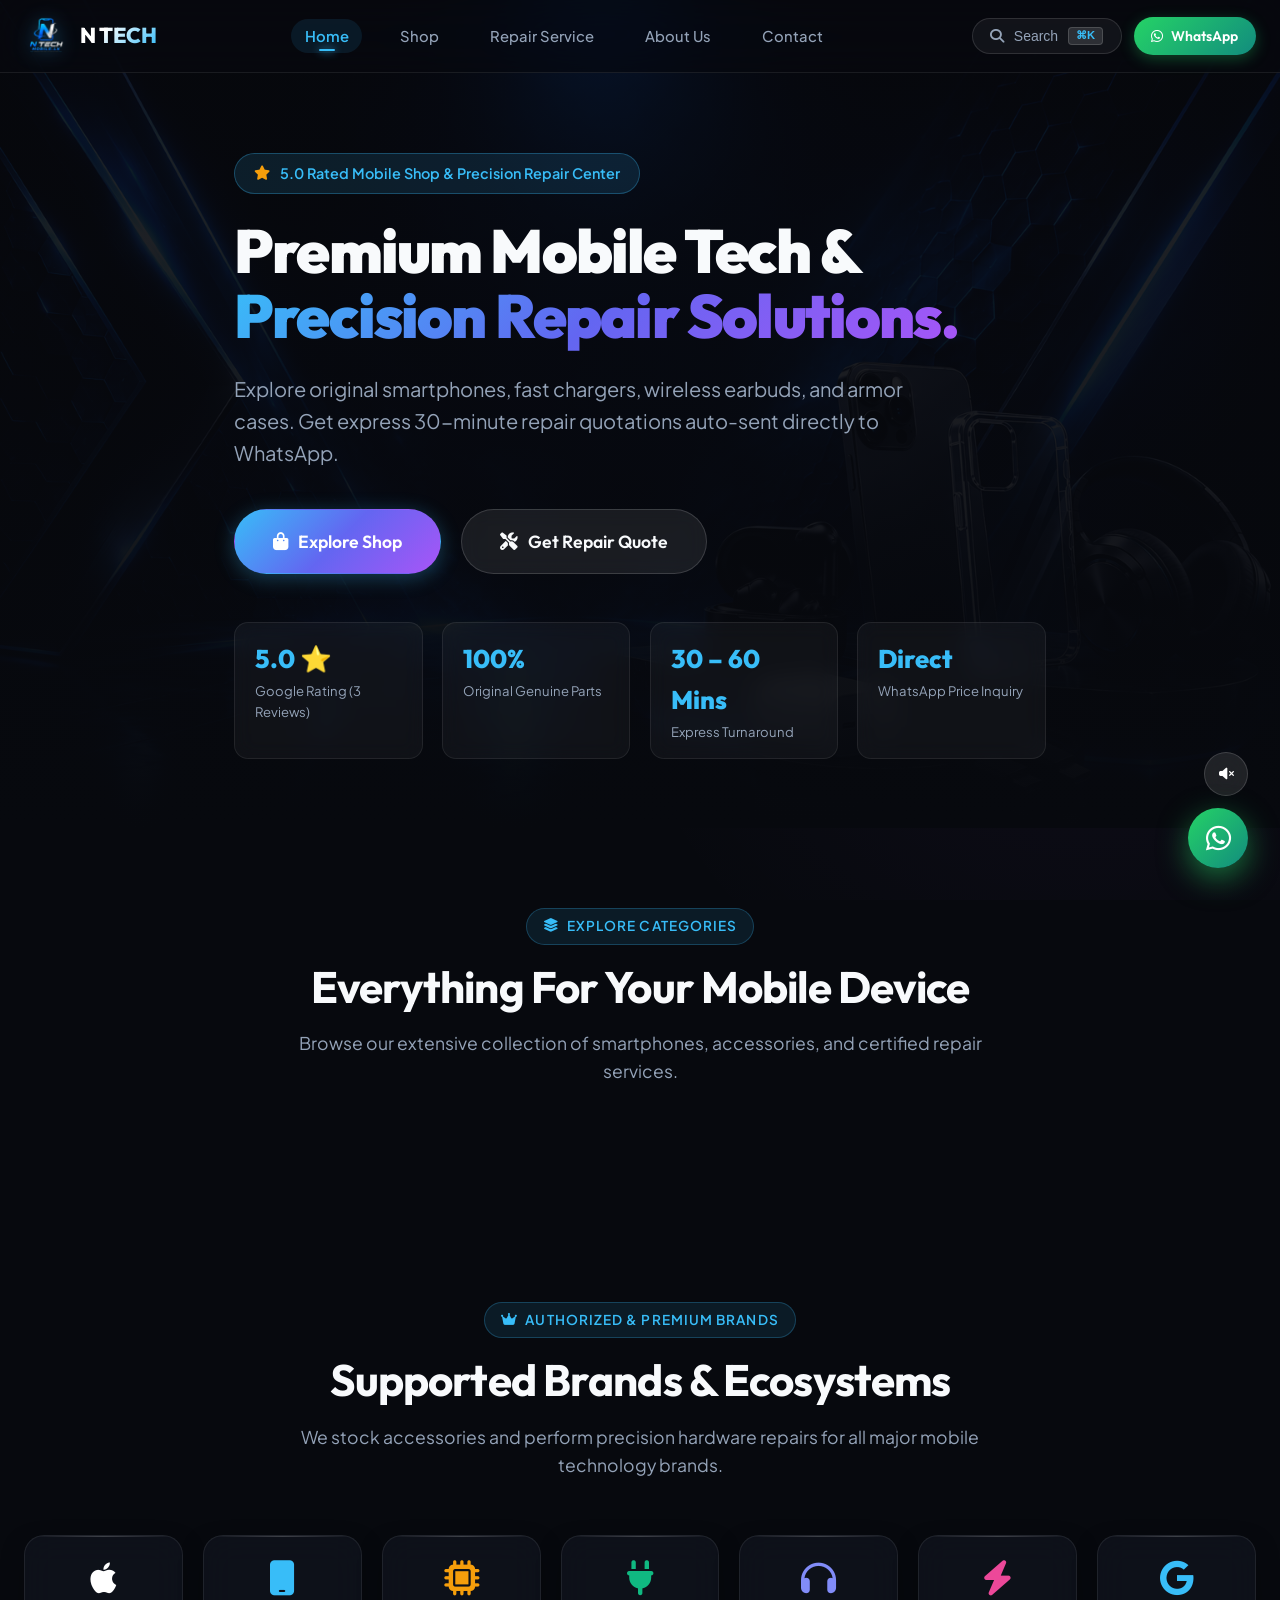
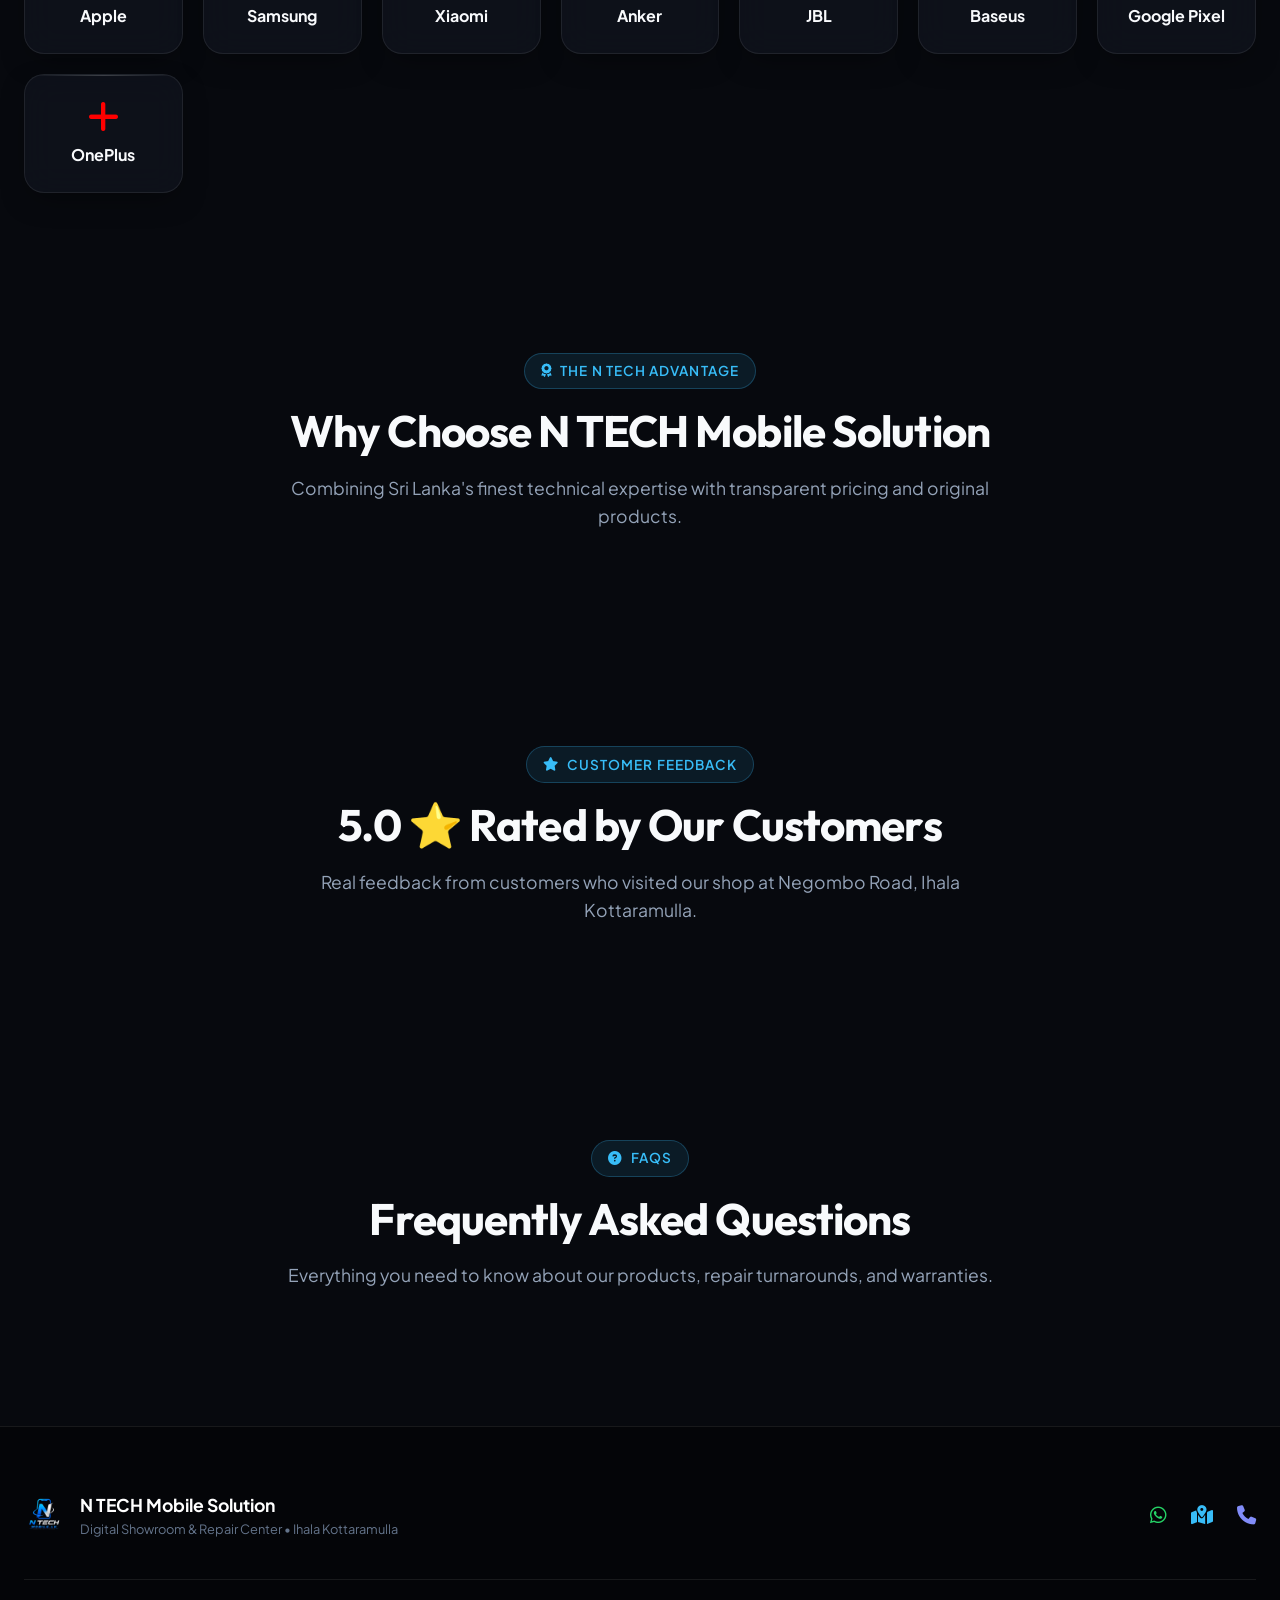
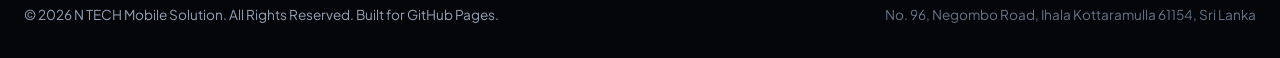
==== commit f6705c33: "fix: resolve mobile menu toggle double-trigger bug and enhance accessibility" ====
--- a/index.html
+++ b/index.html
@@ -58,7 +58,7 @@
                         <span>WhatsApp</span>
                     </a>
 
-                    <button class="mobile-menu-toggle" id="mobileMenuToggleBtn" onclick="toggleMobileNav(event)" aria-label="Toggle Navigation Menu">
+                    <button class="mobile-menu-toggle" id="mobileMenuToggleBtn" aria-label="Toggle Navigation Menu" aria-expanded="false">
                         <i class="fa-solid fa-bars"></i>
                     </button>
                 </div>
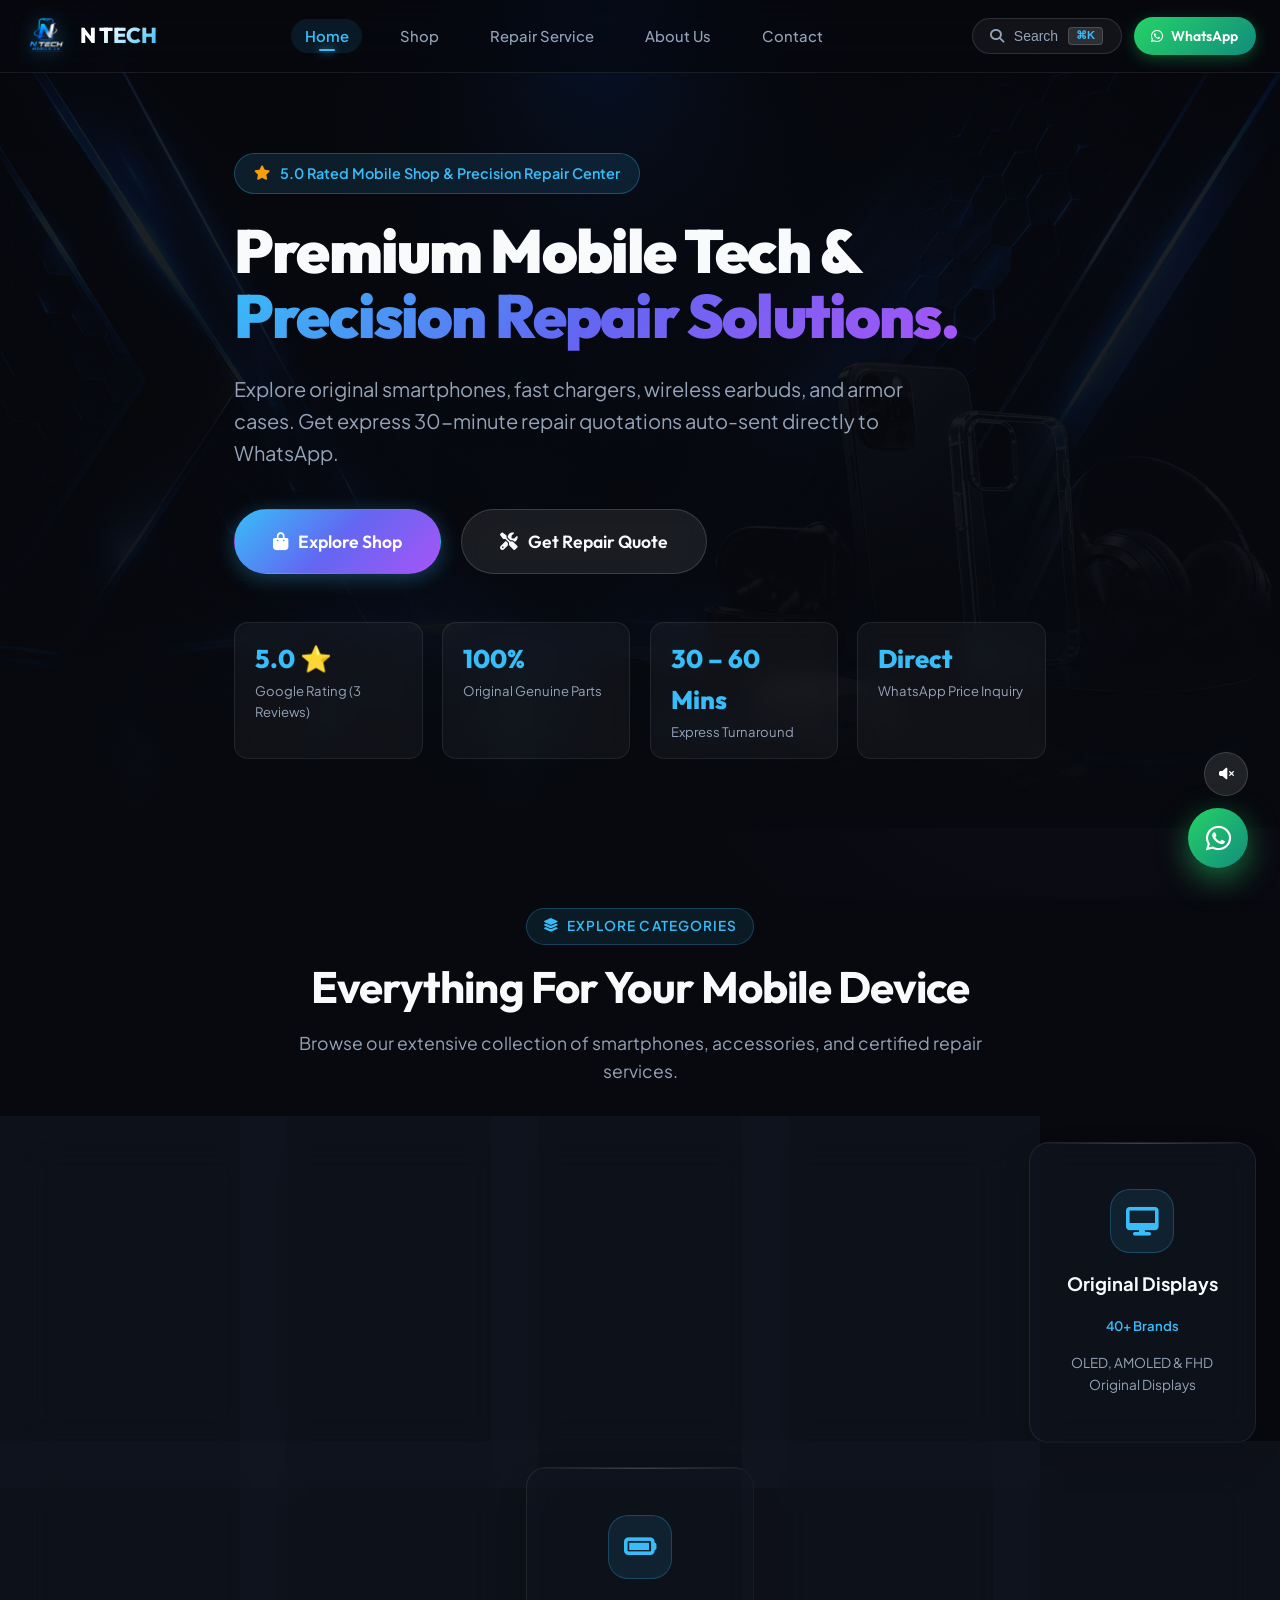
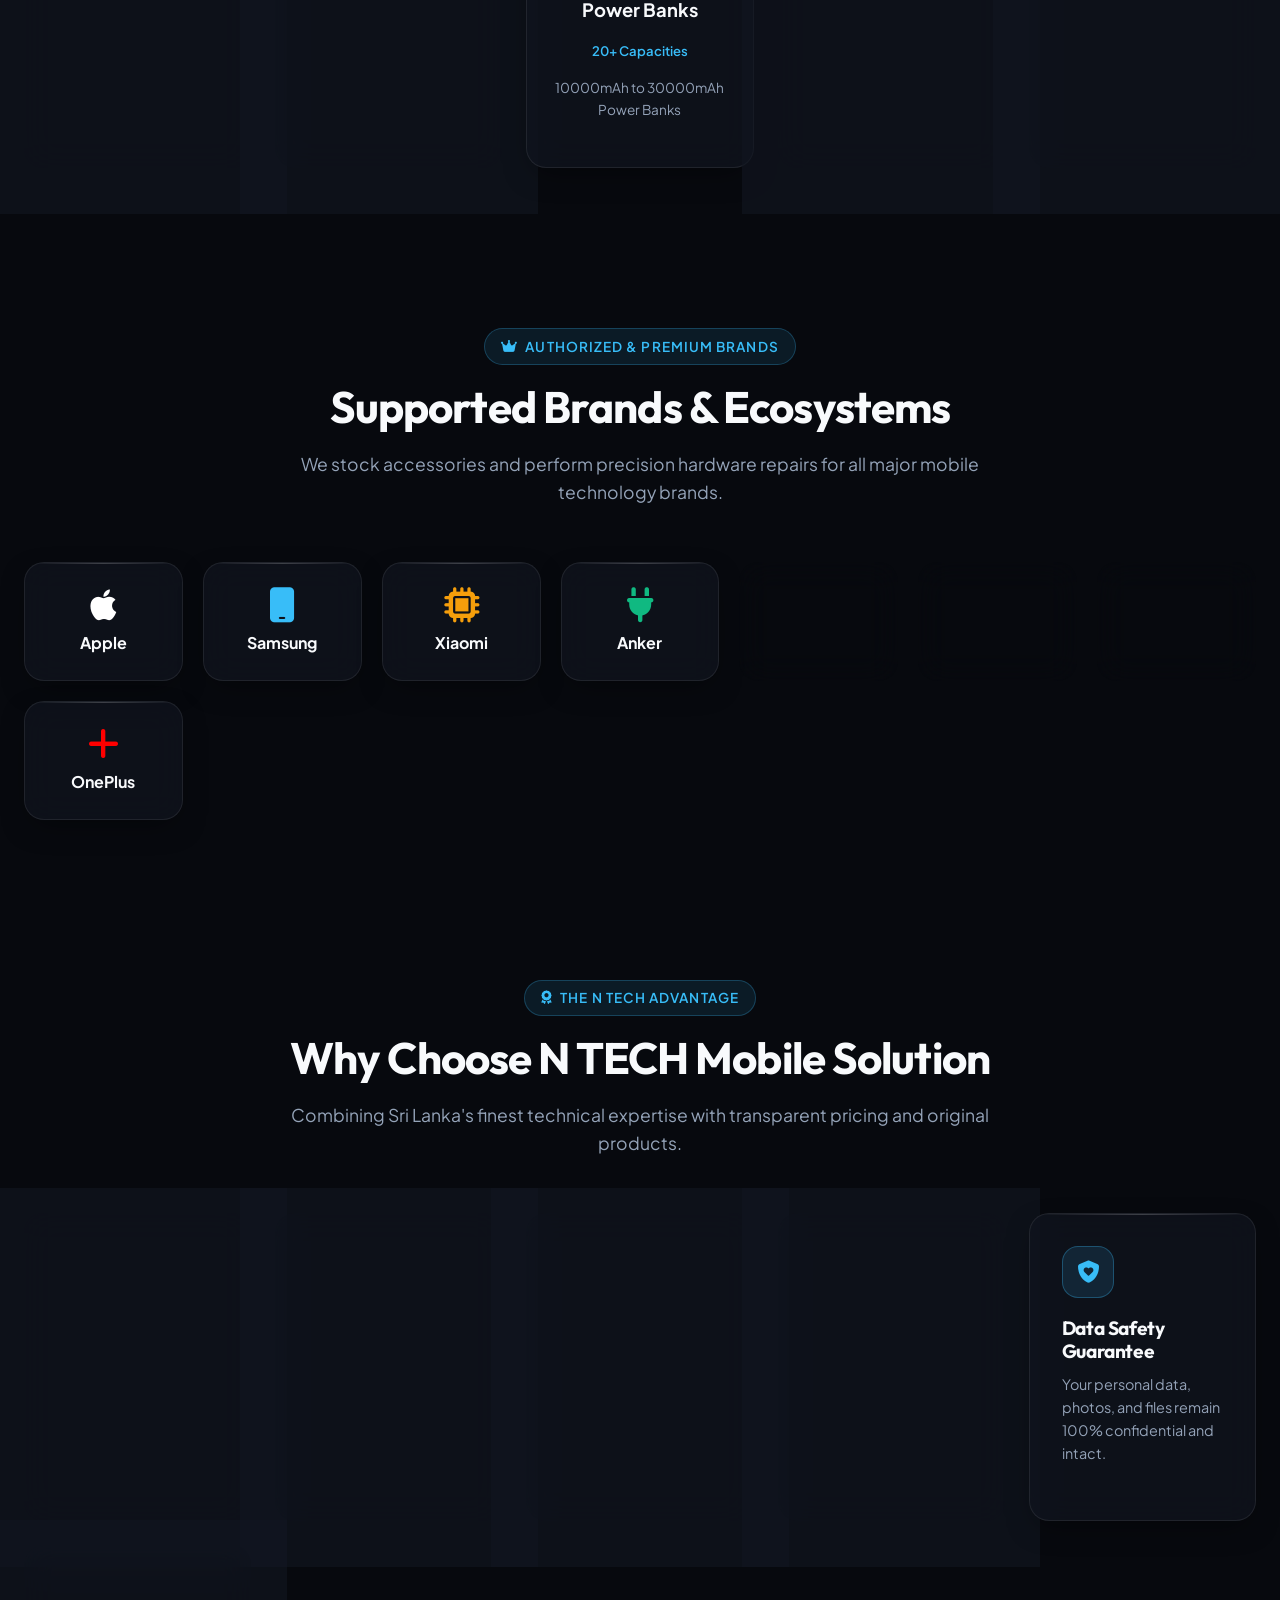
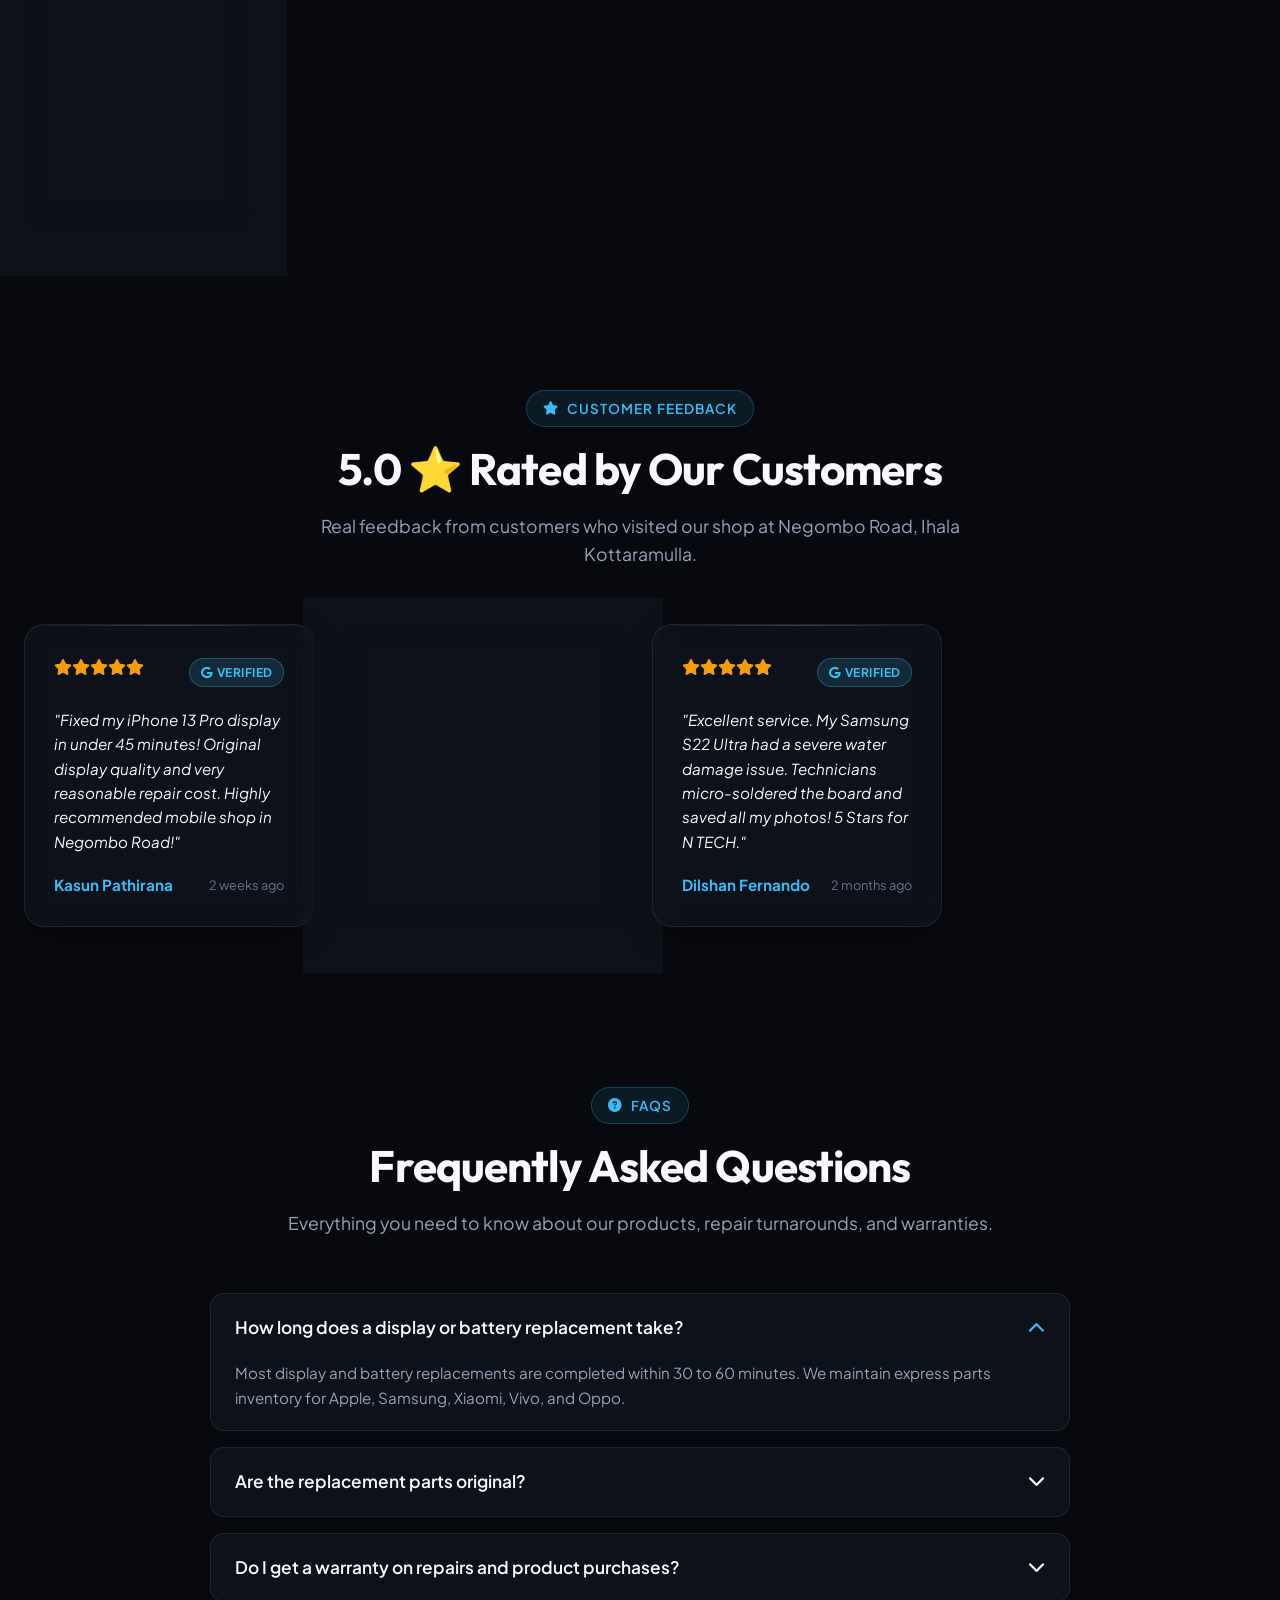
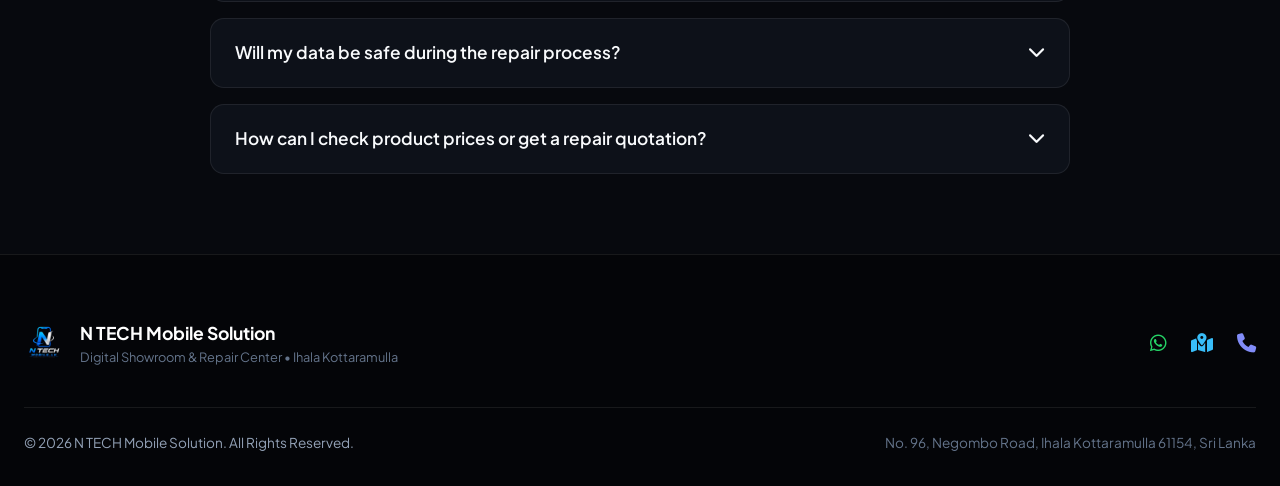
==== commit 610c8248: "style: remove 'Built for GitHub Pages' text from page footers" ====
--- a/index.html
+++ b/index.html
@@ -281,7 +281,7 @@
 
             <div style="display: flex; flex-wrap: wrap; justify-content: space-between; align-items: center; padding-top: 1.5rem; font-size: 0.85rem;">
                 <div>
-                    © 2026 N TECH Mobile Solution. All Rights Reserved. Built for GitHub Pages.
+                    © 2026 N TECH Mobile Solution. All Rights Reserved.
                 </div>
                 <div style="color: var(--text-dim);">
                     No. 96, Negombo Road, Ihala Kottaramulla 61154, Sri Lanka
--- a/css/components.css
+++ b/css/components.css
@@ -664,19 +664,23 @@
 
 .wizard-steps-header {
     display: flex;
-    align-items: center;
+    align-items: flex-start;
     justify-content: space-between;
     margin-bottom: 2.5rem;
     position: relative;
+    gap: 0.5rem;
 }
 
 .wizard-step-indicator {
     display: flex;
     flex-direction: column;
     align-items: center;
+    text-align: center;
     gap: 0.4rem;
     z-index: 2;
     cursor: pointer;
+    flex: 1;
+    min-width: 0;
 }
 
 .step-num {
@@ -691,6 +695,7 @@
     font-weight: 700;
     color: var(--text-muted);
     transition: var(--transition-fast);
+    flex-shrink: 0;
 }
 
 .wizard-step-indicator.active .step-num {
@@ -709,6 +714,11 @@
     font-size: 0.82rem;
     font-weight: 600;
     color: var(--text-muted);
+    text-align: center;
+    width: 100%;
+    line-height: 1.25;
+    word-wrap: break-word;
+    overflow-wrap: break-word;
 }
 
 .wizard-step-indicator.active .step-label {
@@ -773,9 +783,29 @@
     transform: translateY(-2px);
 }
 
-.brand-select-card i {
+.brand-select-card i,
+.brand-select-card .brand-logo-icon {
     font-size: 1.8rem;
     color: var(--accent-cyan);
+    height: 36px;
+    display: flex;
+    align-items: center;
+    justify-content: center;
+    transition: transform 0.2s ease, color 0.2s ease;
+}
+
+.brand-select-card .brand-logo-icon svg {
+    max-height: 28px;
+    width: auto;
+    max-width: 68px;
+}
+
+.brand-select-card:hover i,
+.brand-select-card.selected i,
+.brand-select-card:hover .brand-logo-icon,
+.brand-select-card.selected .brand-logo-icon {
+    color: var(--accent-cyan);
+    transform: scale(1.08);
 }
 
 .wizard-search-box {
@@ -1372,6 +1402,26 @@
     .modal-content-box {
         padding: 1.5rem 1.2rem;
     }
+
+    .wizard-container {
+        padding: 1.5rem 1rem !important;
+    }
+
+    .wizard-steps-header {
+        margin-bottom: 1.75rem;
+        gap: 0.25rem;
+    }
+
+    .step-num {
+        width: 36px;
+        height: 36px;
+        font-size: 0.9rem;
+    }
+
+    .step-label {
+        font-size: 0.725rem;
+        text-align: center;
+    }
 }
 
 /* ============================================================
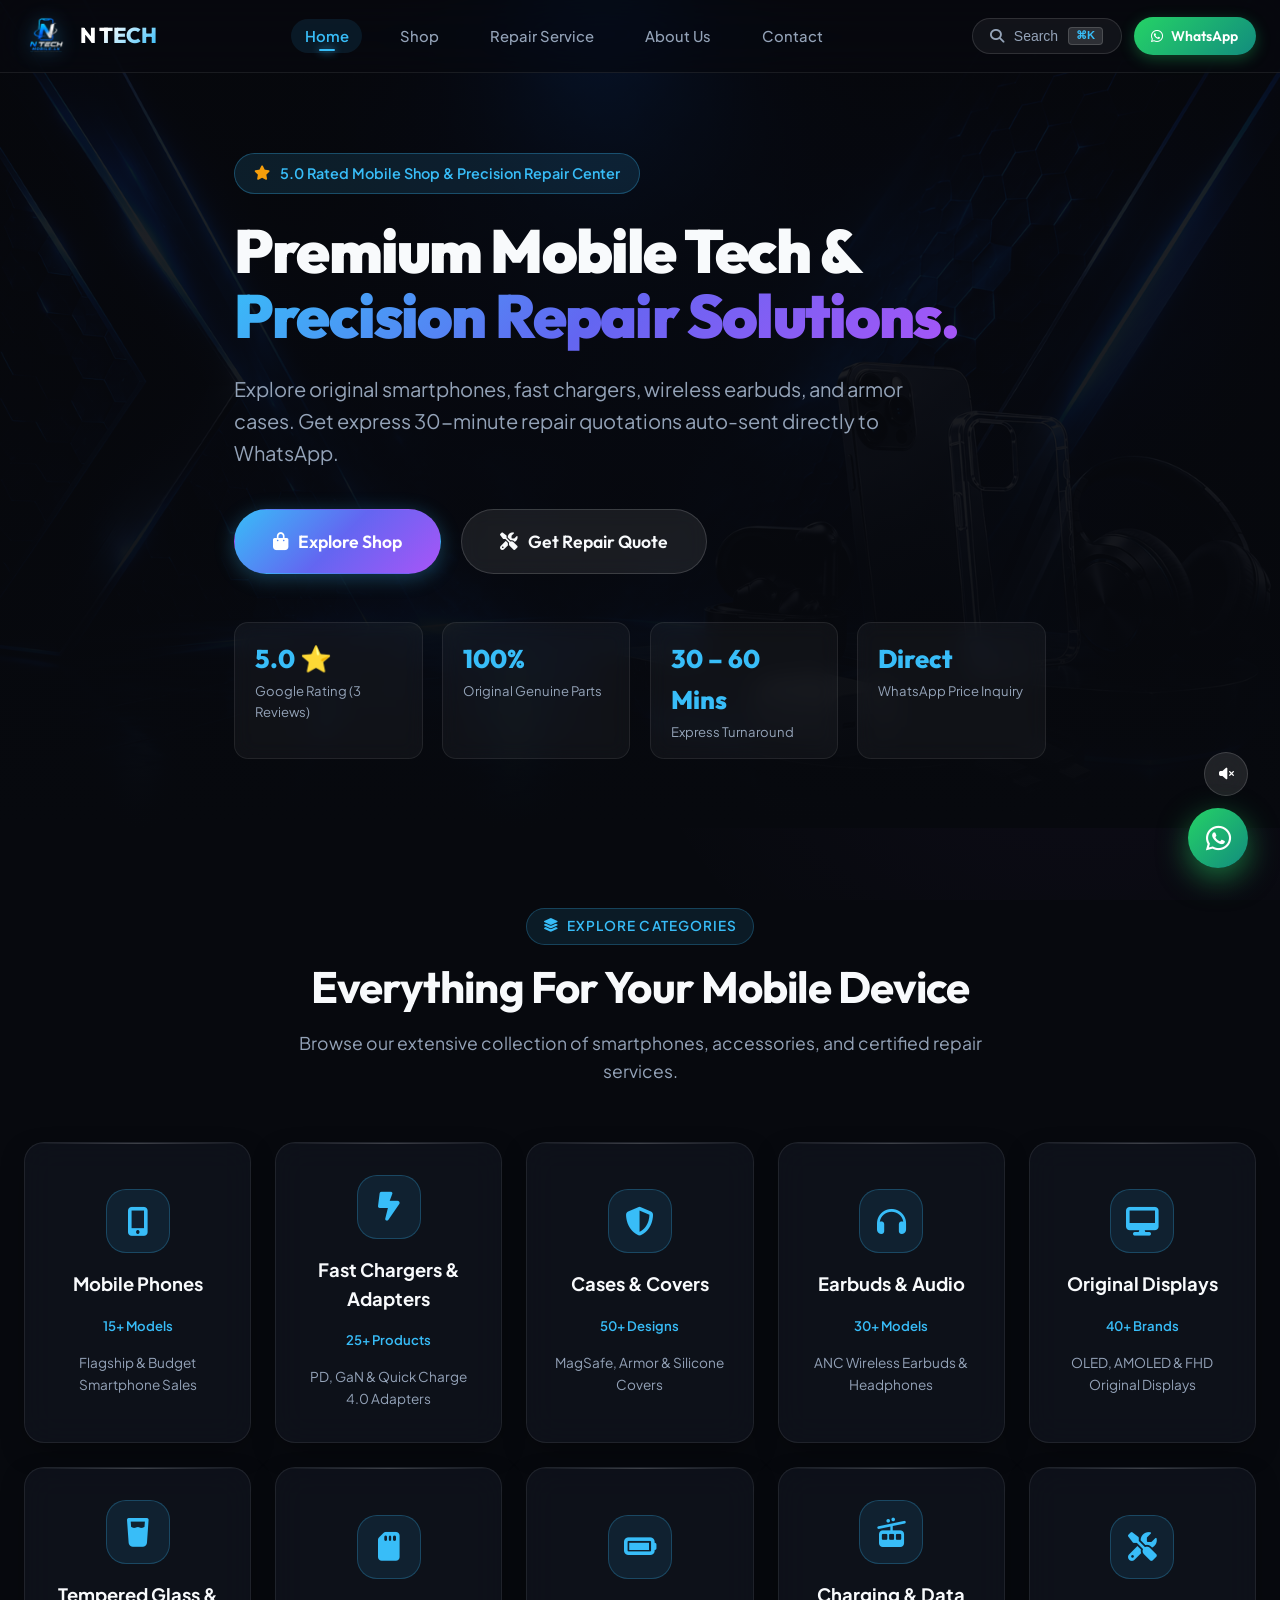
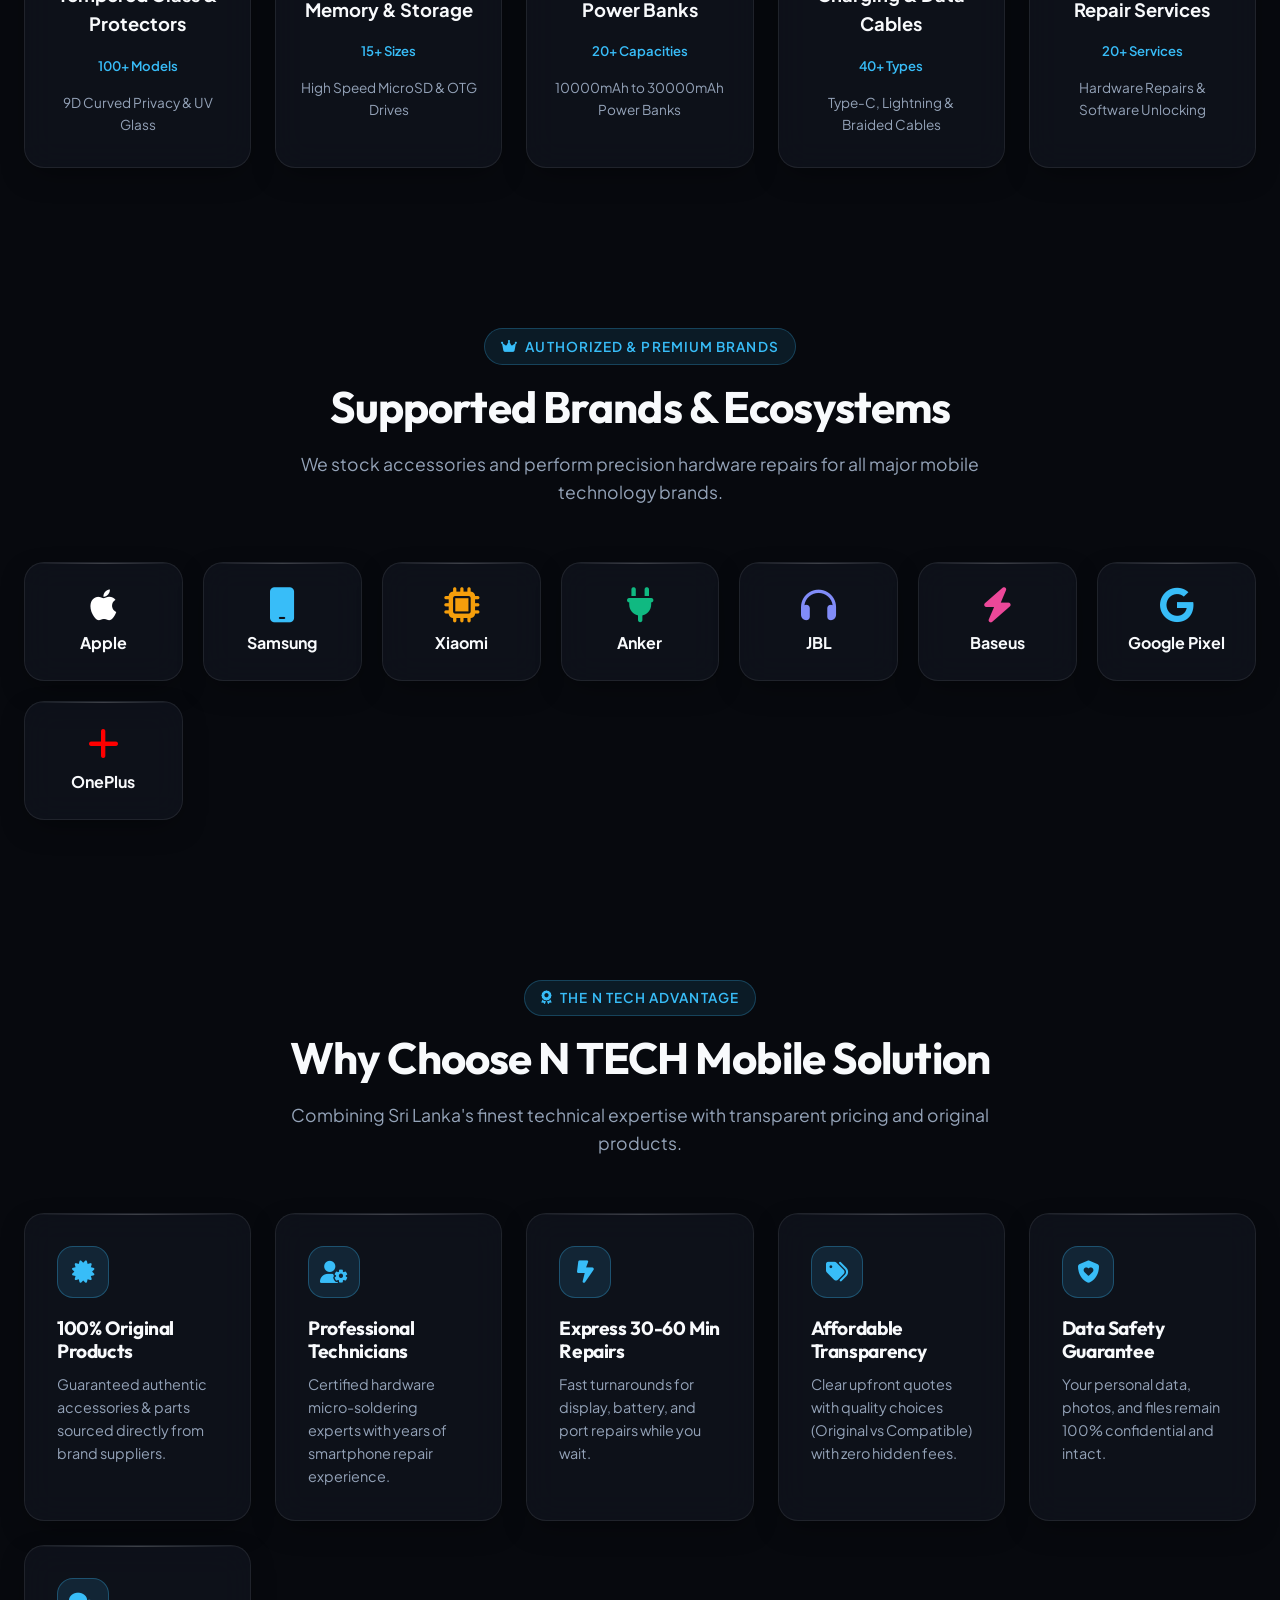
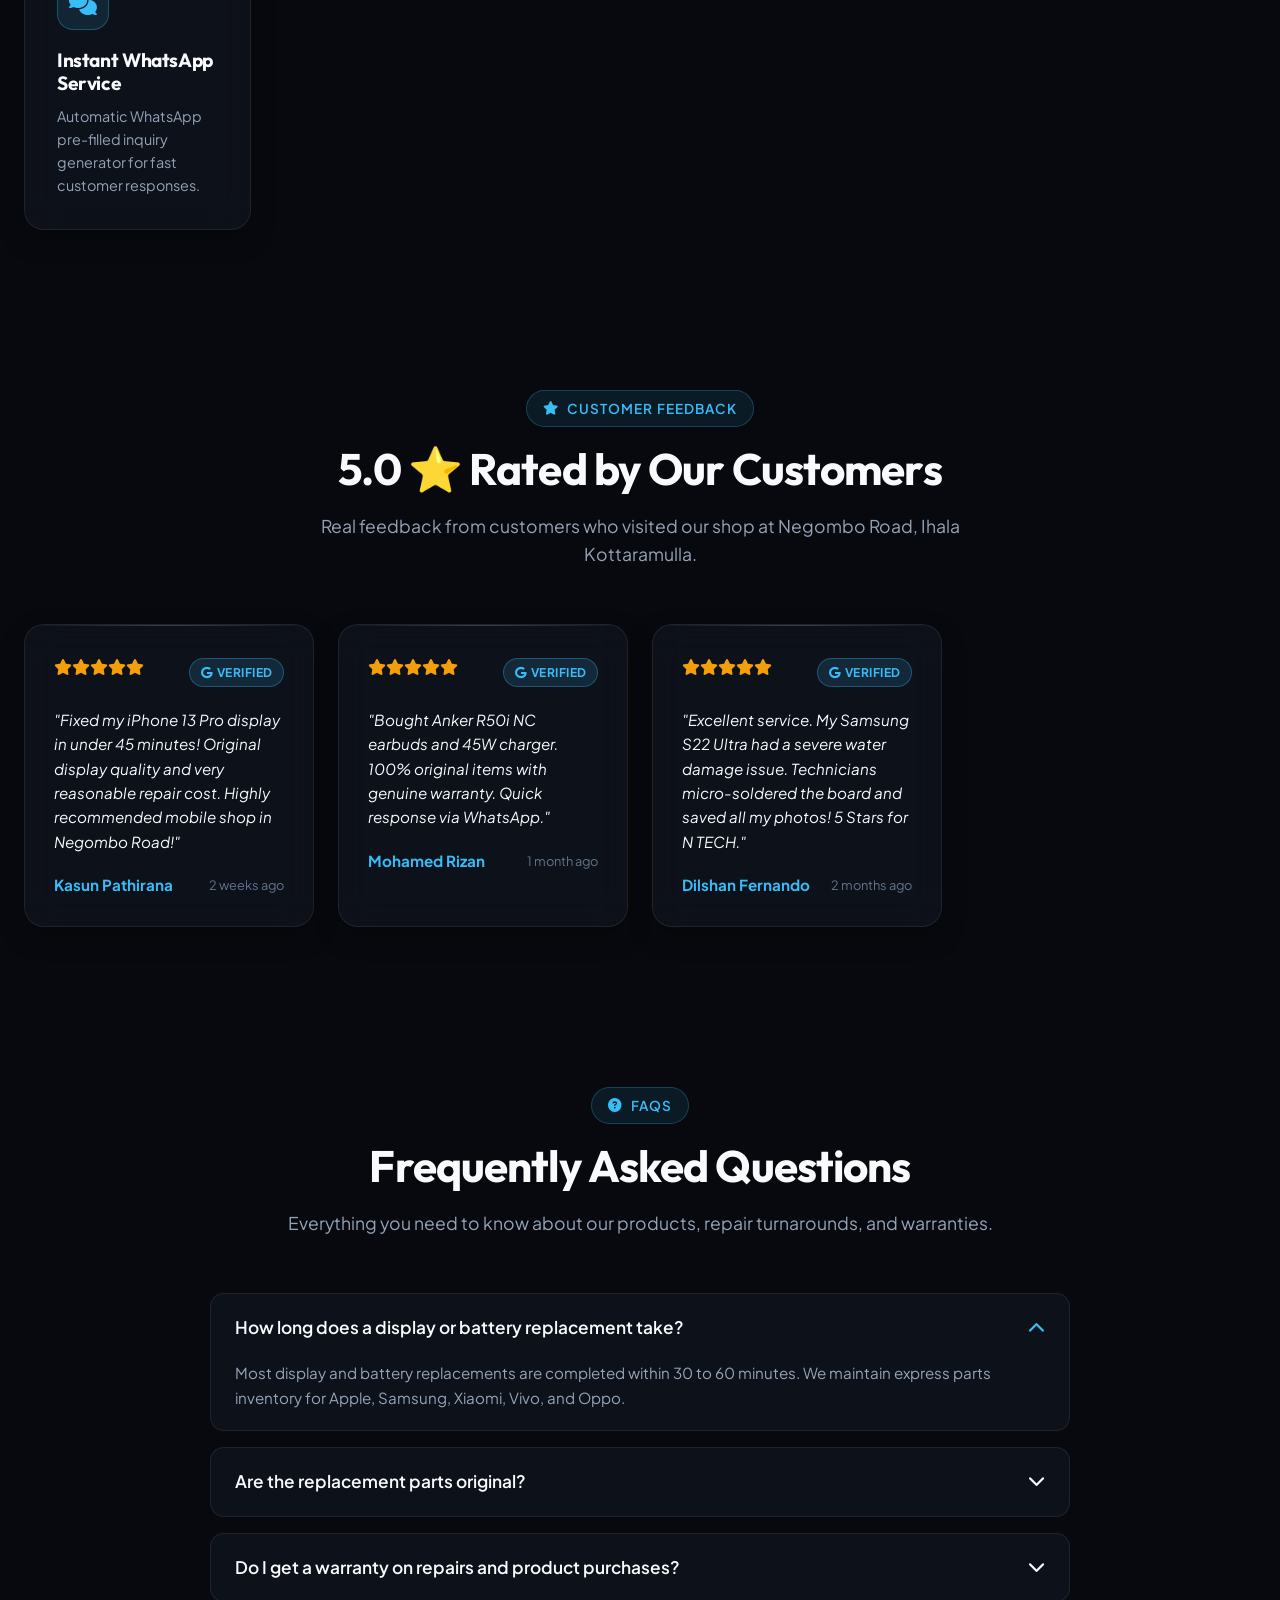
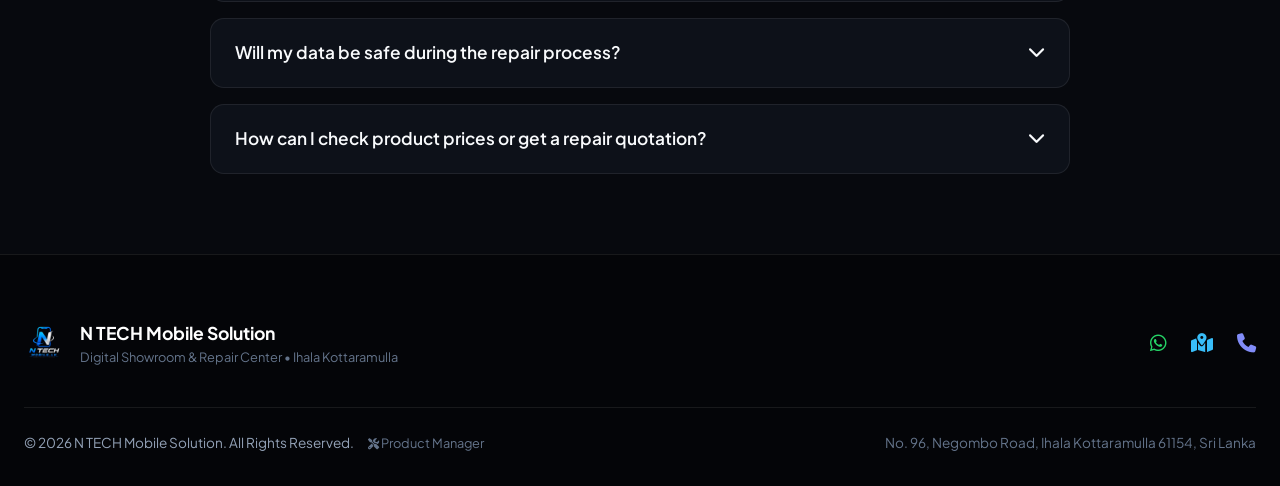
==== commit 9445cad6: "Add web-based Product Management System (admin.html) & dynamic JSON data integration" ====
--- a/index.html
+++ b/index.html
@@ -281,7 +281,7 @@
 
             <div style="display: flex; flex-wrap: wrap; justify-content: space-between; align-items: center; padding-top: 1.5rem; font-size: 0.85rem;">
                 <div>
-                    © 2026 N TECH Mobile Solution. All Rights Reserved.
+                    © 2026 N TECH Mobile Solution. All Rights Reserved. <a href="admin.html" style="color: var(--text-dim); text-decoration: none; font-size: 0.8rem; margin-left: 0.75rem;"><i class="fa-solid fa-screwdriver-wrench" style="font-size:0.7rem;"></i> Product Manager</a>
                 </div>
                 <div style="color: var(--text-dim);">
                     No. 96, Negombo Road, Ihala Kottaramulla 61154, Sri Lanka
--- a/css/components.css
+++ b/css/components.css
@@ -783,29 +783,20 @@
     transform: translateY(-2px);
 }
 
-.brand-select-card i,
-.brand-select-card .brand-logo-icon {
-    font-size: 1.8rem;
-    color: var(--accent-cyan);
-    height: 36px;
+.brand-select-card i {
+    font-size: 2rem;
+    color: var(--accent-cyan);
+    height: 40px;
     display: flex;
     align-items: center;
     justify-content: center;
     transition: transform 0.2s ease, color 0.2s ease;
 }
 
-.brand-select-card .brand-logo-icon svg {
-    max-height: 28px;
-    width: auto;
-    max-width: 68px;
-}
-
 .brand-select-card:hover i,
-.brand-select-card.selected i,
-.brand-select-card:hover .brand-logo-icon,
-.brand-select-card.selected .brand-logo-icon {
-    color: var(--accent-cyan);
-    transform: scale(1.08);
+.brand-select-card.selected i {
+    color: var(--accent-cyan);
+    transform: scale(1.15);
 }
 
 .wizard-search-box {
